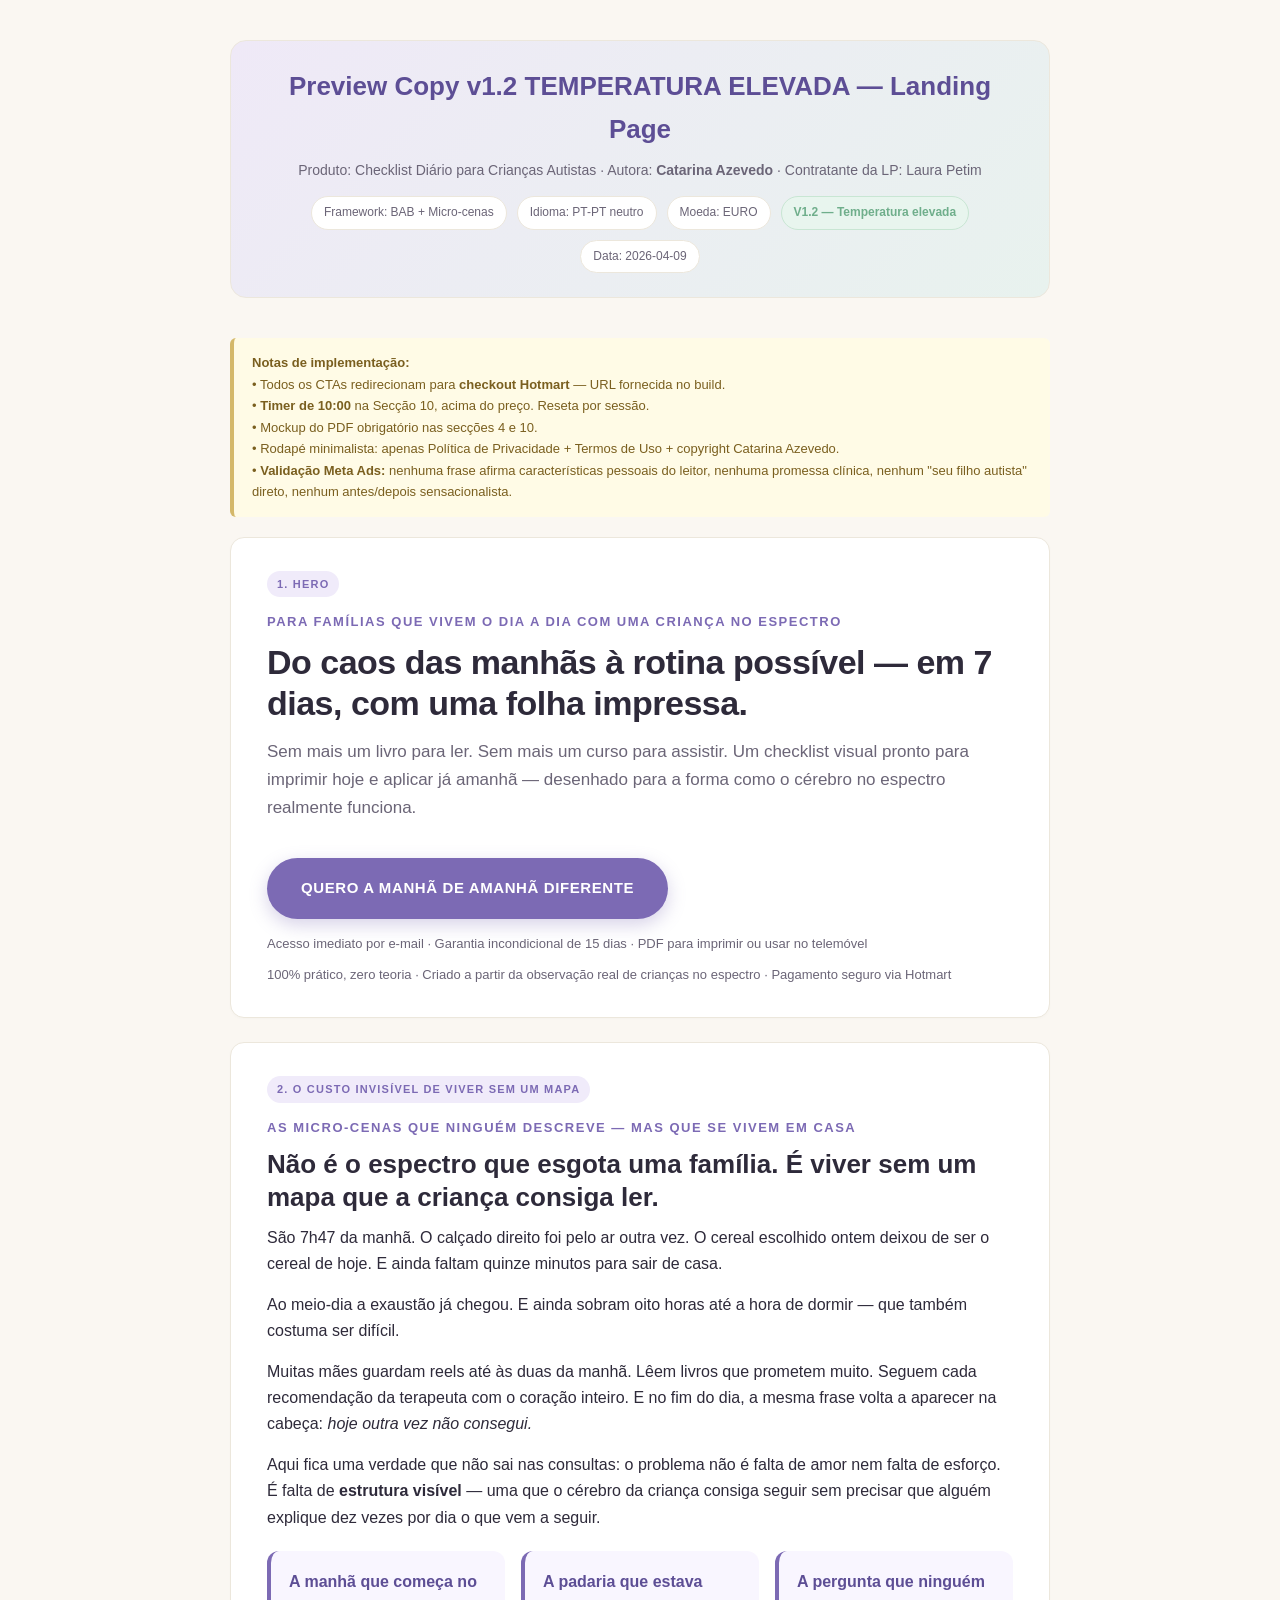
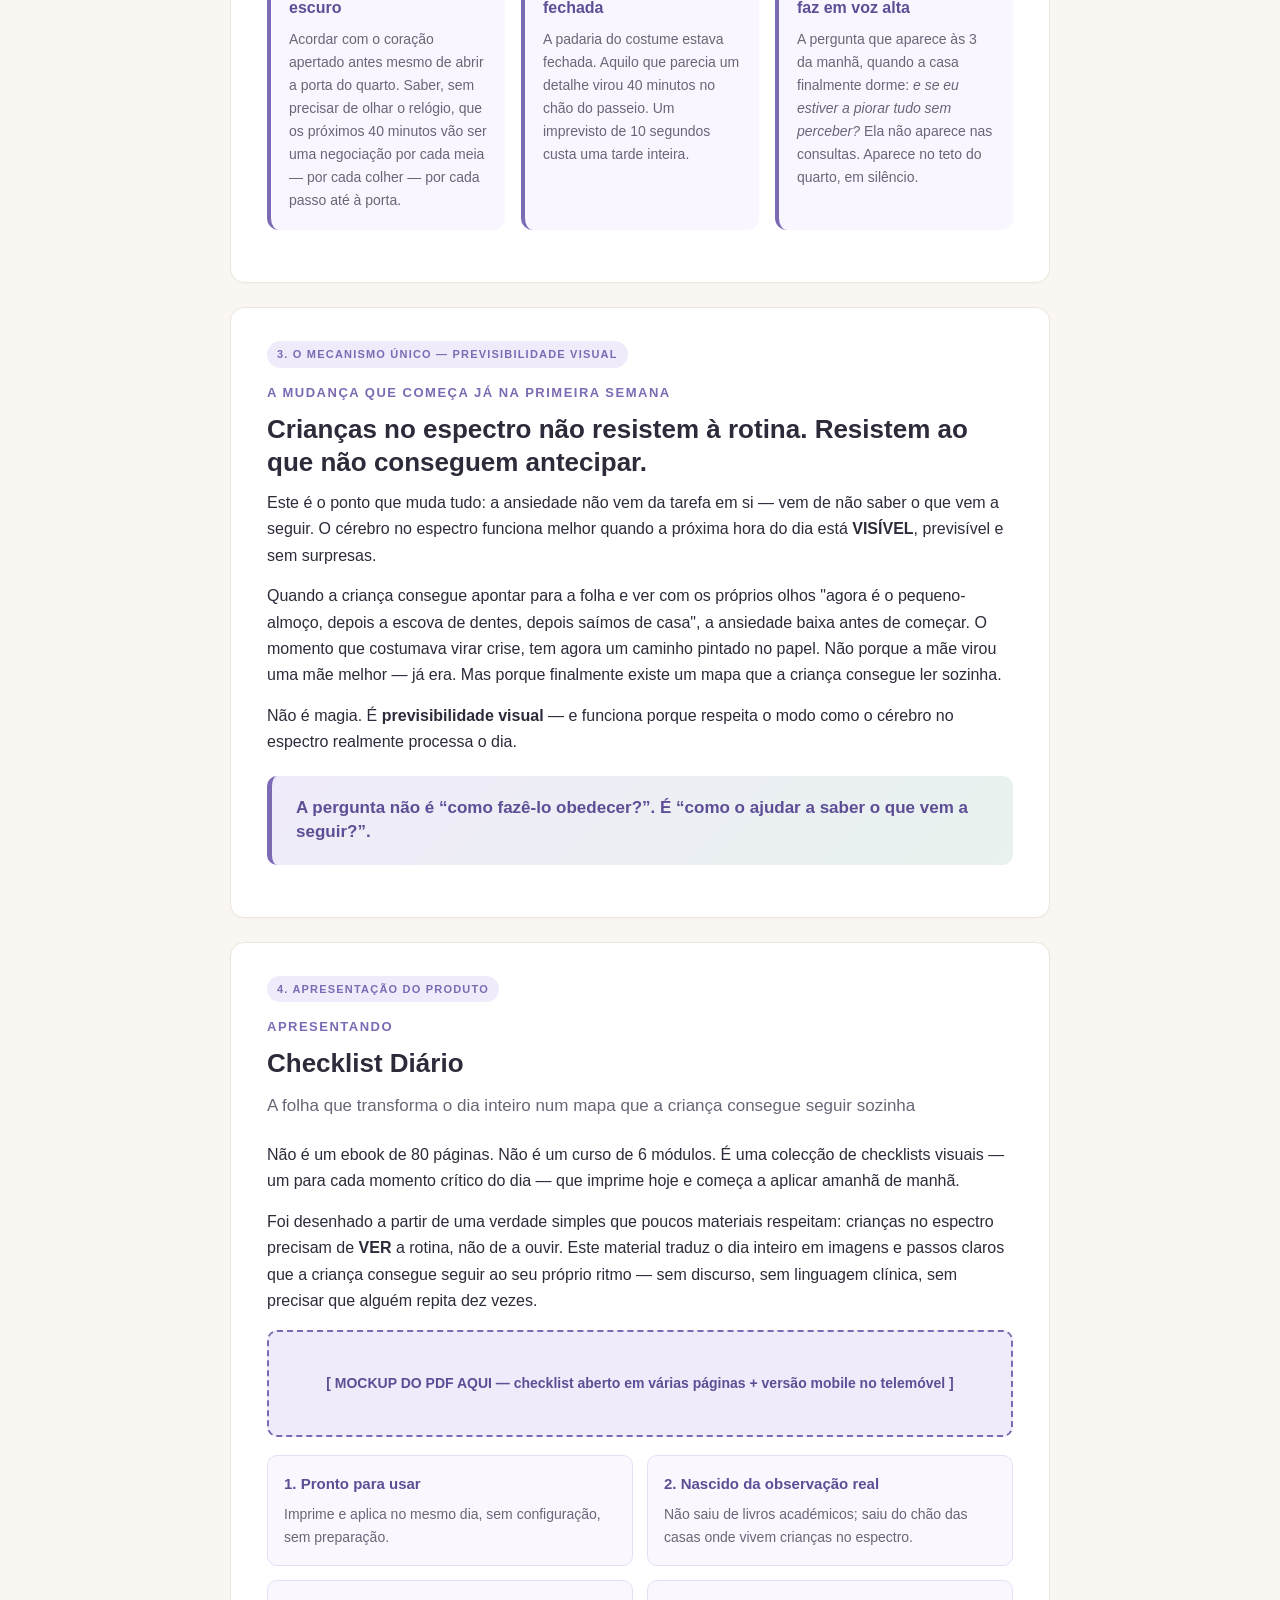
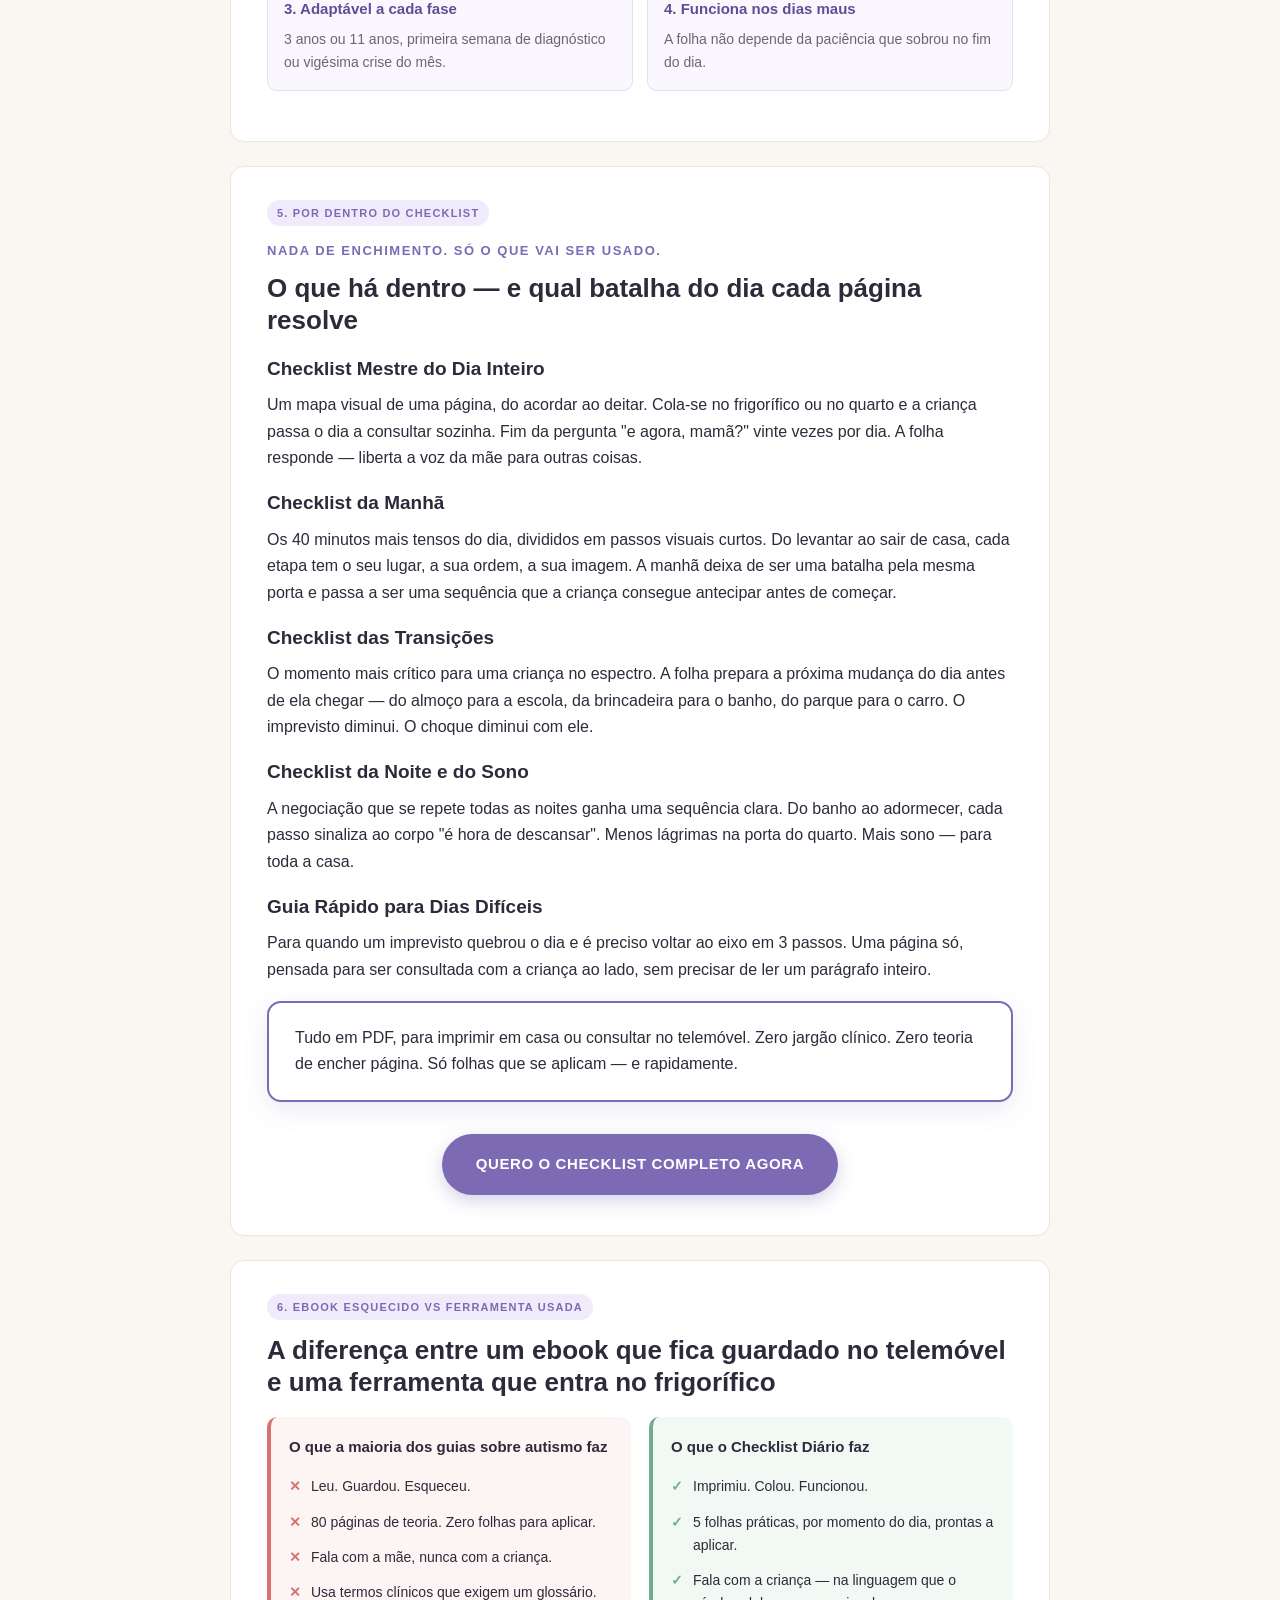
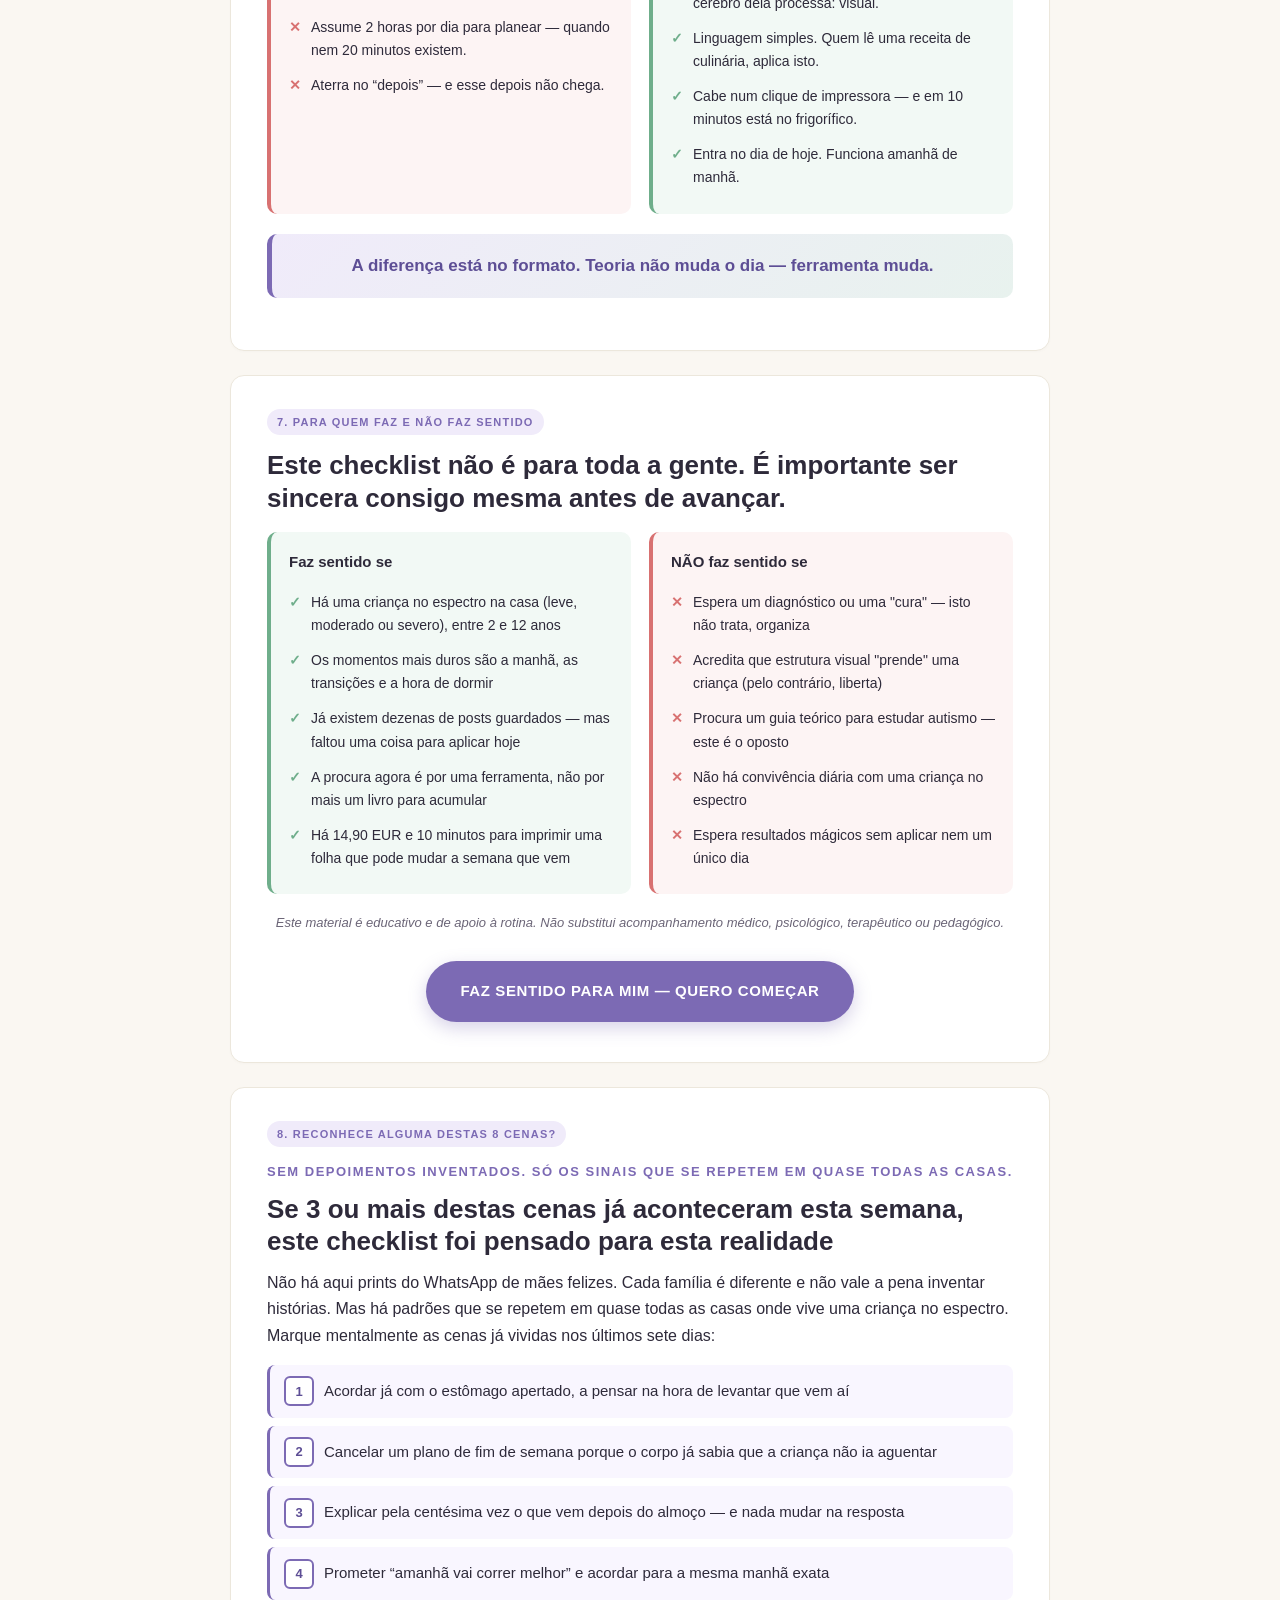
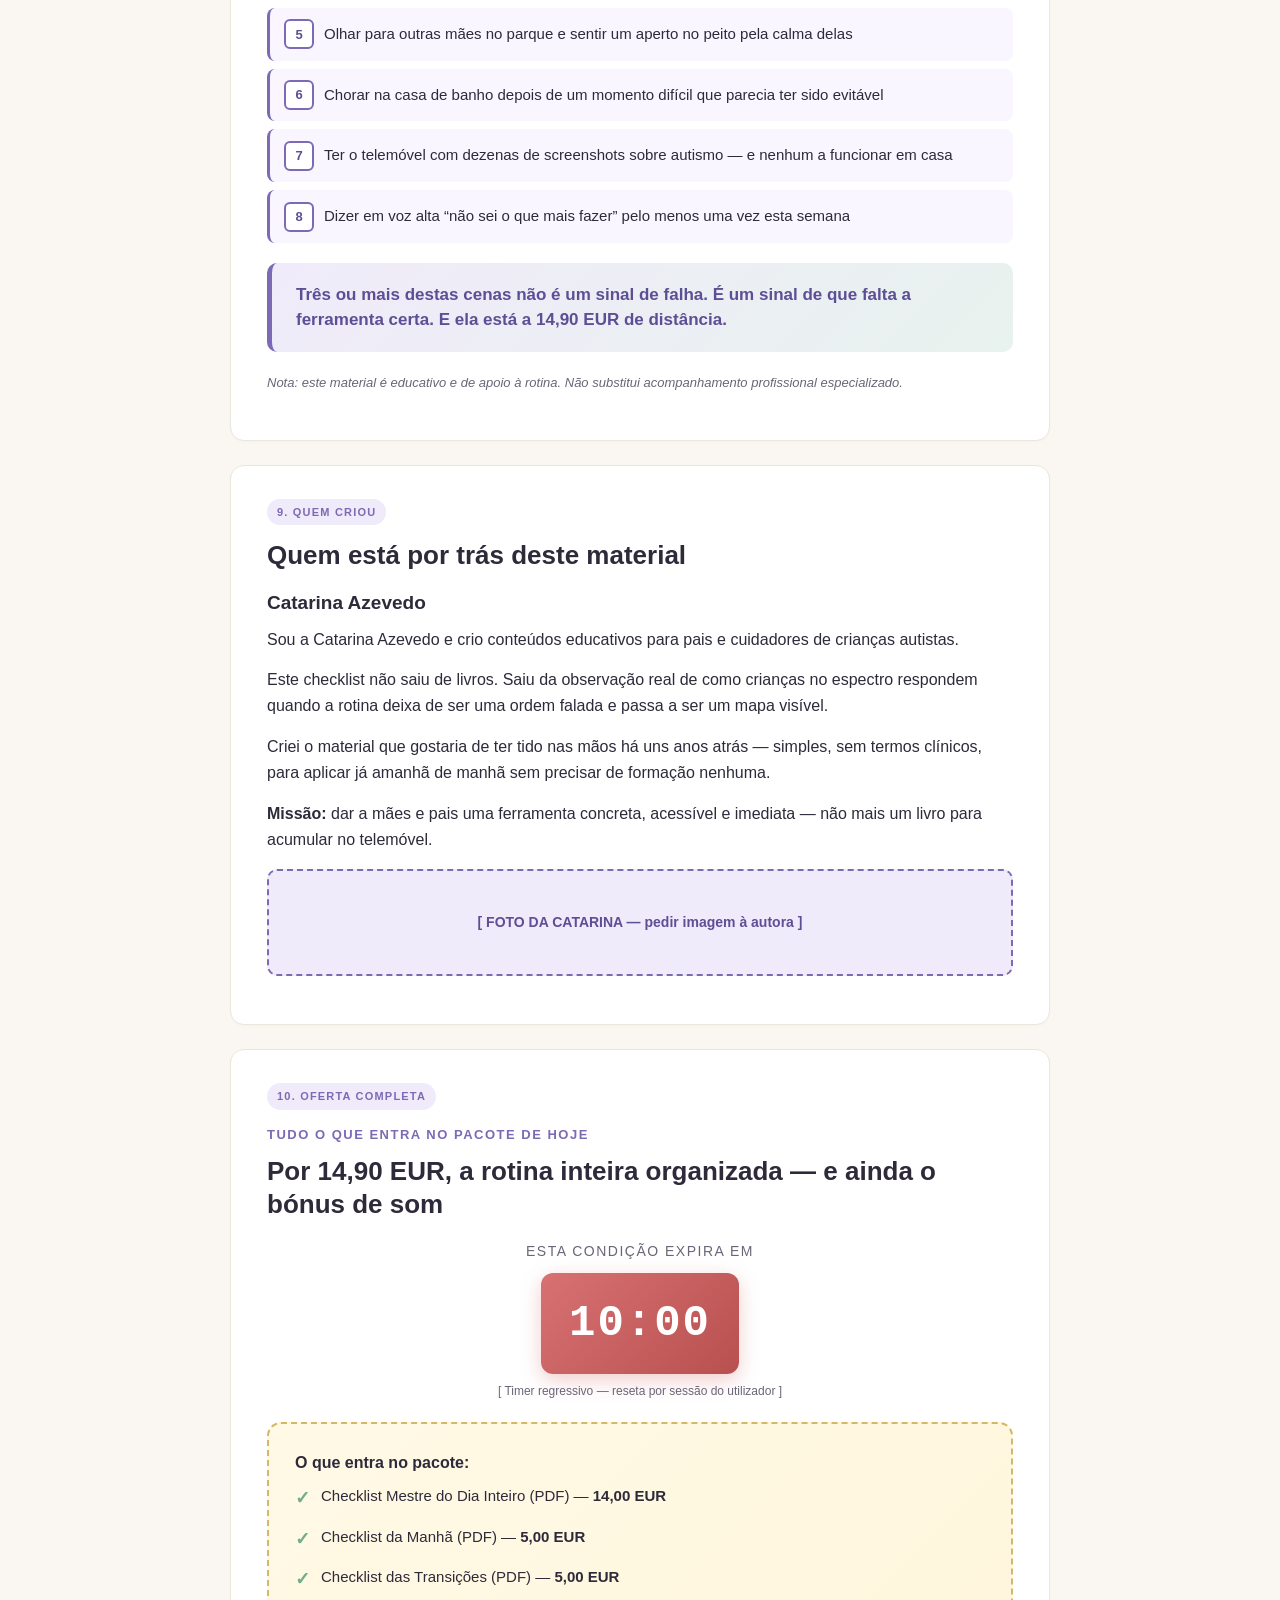
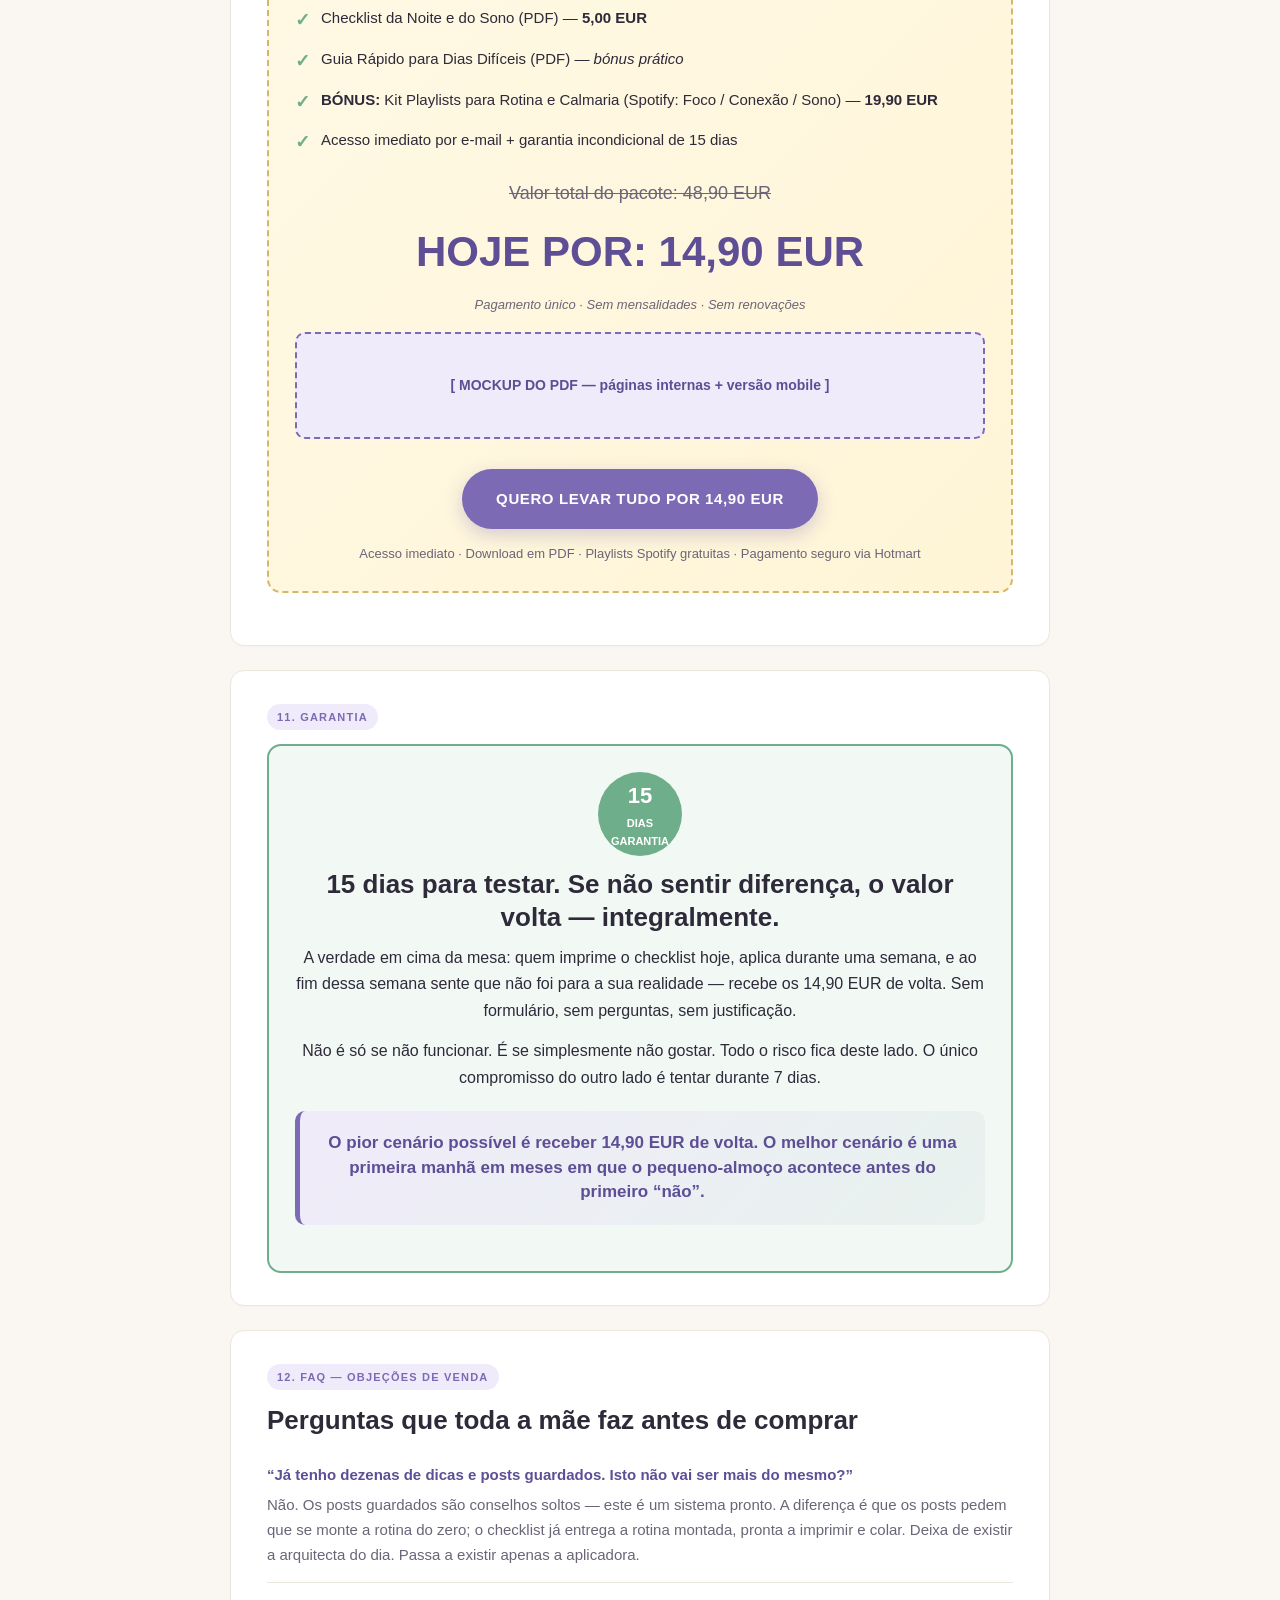
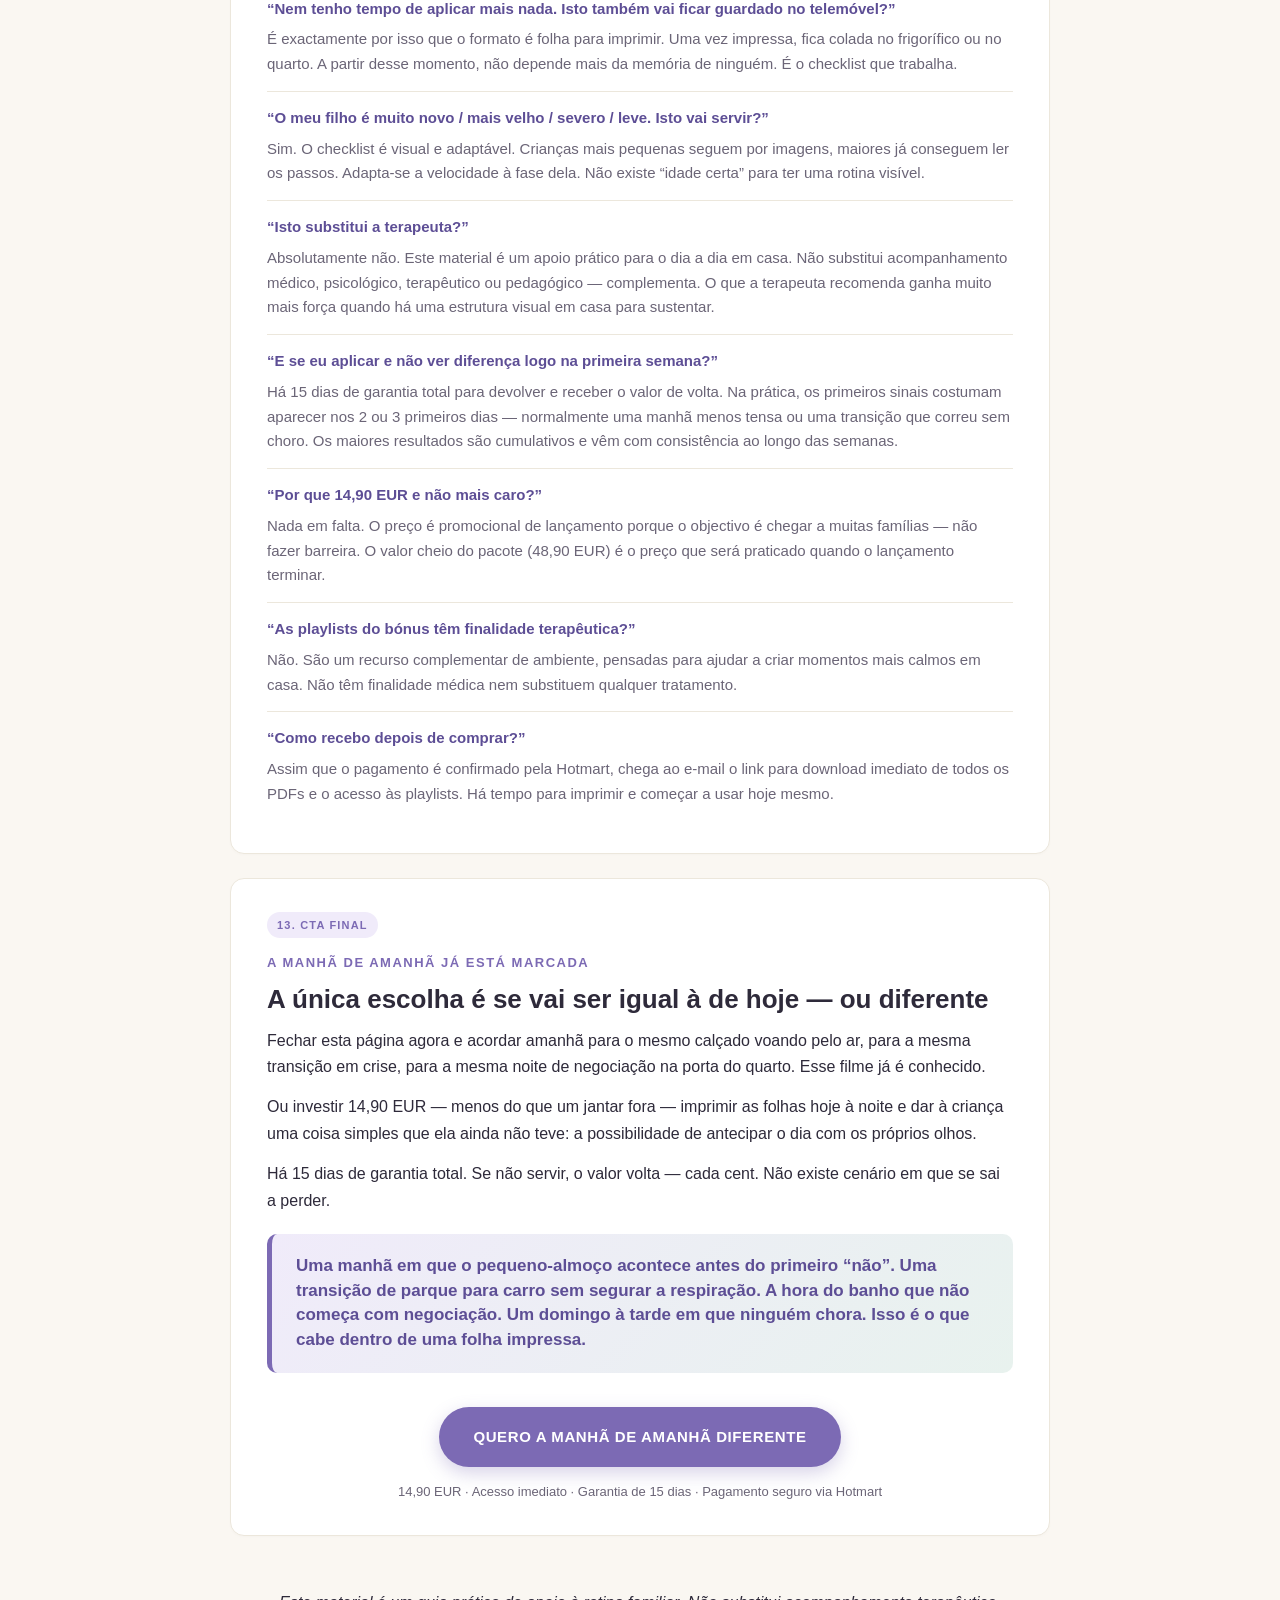
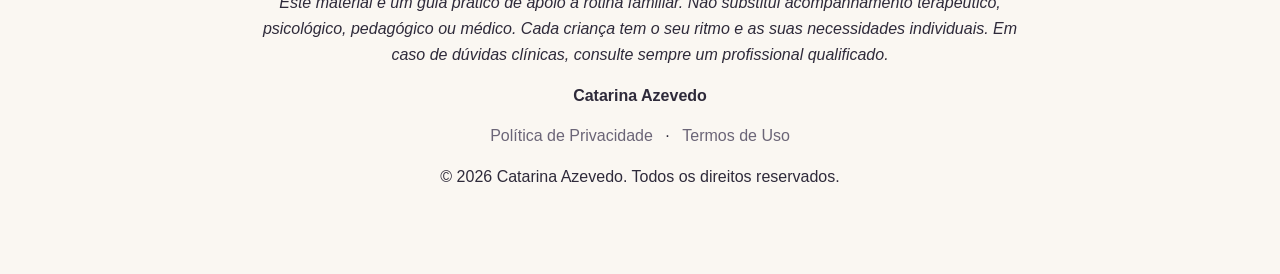
==== preview-copy-v1.html @ 0c99489f "feat: copy v1.2 - raise emotional temperature, Meta-safe" ====
<!DOCTYPE html>
<html lang="pt-PT">
<head>
<meta charset="UTF-8">
<meta name="viewport" content="width=device-width, initial-scale=1.0">
<title>Preview Copy v1.2 TEMPERATURA ELEVADA — Catarina Azevedo | Checklist Diário</title>
<style>
  :root {
    --bg: #faf7f2;
    --card: #ffffff;
    --primary: #7c6ab4;
    --primary-dark: #5d4e95;
    --accent: #a8d8c9;
    --text: #2e2a3a;
    --muted: #6b6577;
    --border: #ece7dc;
    --danger: #d87171;
    --success: #6fae8b;
    --gold: #d4b86a;
  }
  * { box-sizing: border-box; margin: 0; padding: 0; }
  body {
    font-family: -apple-system, "Segoe UI", "Inter", "Helvetica Neue", sans-serif;
    background: var(--bg);
    color: var(--text);
    line-height: 1.65;
    padding: 40px 20px;
  }
  .container { max-width: 820px; margin: 0 auto; }
  .doc-header {
    text-align: center;
    margin-bottom: 40px;
    padding: 24px;
    background: linear-gradient(135deg, #efe9f7 0%, #e8f2ee 100%);
    border-radius: 16px;
    border: 1px solid var(--border);
  }
  .doc-header h1 { font-size: 26px; color: var(--primary-dark); margin-bottom: 8px; }
  .doc-header p { color: var(--muted); font-size: 14px; }
  .doc-header .meta {
    display: flex; gap: 10px; justify-content: center;
    margin-top: 14px; flex-wrap: wrap; font-size: 12px;
  }
  .doc-header .meta span {
    background: white; padding: 6px 12px;
    border-radius: 20px; border: 1px solid var(--border); color: var(--muted);
  }
  .doc-header .meta .ok {
    background: #e8f5ee; color: var(--success);
    border-color: #c8e6d3; font-weight: 600;
  }
  .section {
    background: var(--card); border-radius: 14px;
    padding: 32px 36px; margin-bottom: 24px;
    border: 1px solid var(--border);
    box-shadow: 0 1px 3px rgba(0,0,0,0.02);
  }
  .section-label {
    display: inline-block; font-size: 11px; font-weight: 700;
    letter-spacing: 1.2px; color: var(--primary); text-transform: uppercase;
    background: #f0ebfa; padding: 4px 10px; border-radius: 20px; margin-bottom: 14px;
  }
  .pre-head {
    font-size: 13px; color: var(--primary);
    text-transform: uppercase; letter-spacing: 1.5px;
    font-weight: 600; margin-bottom: 10px;
  }
  .h1 {
    font-size: 34px; line-height: 1.2; font-weight: 800;
    color: var(--text); margin-bottom: 14px; letter-spacing: -0.5px;
  }
  .h2 {
    font-size: 26px; line-height: 1.25; font-weight: 700;
    color: var(--text); margin-bottom: 12px;
  }
  .h3 { font-size: 19px; font-weight: 700; color: var(--text); margin: 16px 0 8px; }
  .sub { font-size: 17px; color: var(--muted); margin-bottom: 22px; }
  p { margin-bottom: 14px; color: var(--text); font-size: 16px; }
  .cta {
    display: inline-block; background: var(--primary); color: white;
    font-weight: 700; text-transform: uppercase; letter-spacing: 0.6px;
    padding: 18px 34px; border-radius: 50px; text-decoration: none;
    font-size: 15px; box-shadow: 0 6px 18px rgba(124, 106, 180, 0.3);
    margin: 14px 0 8px;
  }
  .micro { font-size: 13px; color: var(--muted); margin-top: 6px; }
  .bullets { list-style: none; margin: 14px 0; }
  .bullets li {
    padding: 10px 0 10px 32px; position: relative;
    font-size: 16px; border-bottom: 1px dashed var(--border);
  }
  .bullets li:last-child { border-bottom: none; }
  .bullets li::before {
    content: "\2713"; position: absolute; left: 0; top: 10px;
    width: 22px; height: 22px; background: var(--accent);
    color: white; border-radius: 50%; display: flex;
    align-items: center; justify-content: center;
    font-size: 13px; font-weight: 700;
  }
  .cards-grid {
    display: grid; grid-template-columns: repeat(auto-fit, minmax(220px, 1fr));
    gap: 16px; margin: 20px 0;
  }
  .card {
    background: #f9f6ff; border-radius: 12px;
    padding: 18px; border-left: 4px solid var(--primary);
  }
  .card h4 { font-size: 16px; color: var(--primary-dark); margin-bottom: 6px; }
  .card p { font-size: 14px; margin: 0; color: var(--muted); }
  .two-col {
    display: grid; grid-template-columns: 1fr 1fr;
    gap: 18px; margin: 18px 0;
  }
  .col { padding: 18px; border-radius: 10px; }
  .col.yes { background: #f2f9f5; border-left: 4px solid var(--success); }
  .col.no  { background: #fdf4f4; border-left: 4px solid var(--danger); }
  .col h4 { font-size: 15px; margin-bottom: 10px; }
  .col ul { list-style: none; }
  .col ul li { padding: 6px 0 6px 22px; position: relative; font-size: 14px; }
  .col.yes ul li::before { content: "\2713"; color: var(--success); position: absolute; left: 0; font-weight: 700; }
  .col.no  ul li::before { content: "\2715"; color: var(--danger); position: absolute; left: 0; font-weight: 700; }
  .timer-wrap { text-align: center; margin: 20px 0 14px; }
  .timer-label {
    font-size: 14px; color: var(--muted);
    text-transform: uppercase; letter-spacing: 1.5px; margin-bottom: 10px;
  }
  .timer {
    display: inline-flex; gap: 10px; justify-content: center; align-items: center;
    font-family: "Courier New", monospace; font-size: 44px; font-weight: 800;
    color: white; background: linear-gradient(135deg, #d87171 0%, #b85050 100%);
    padding: 14px 28px; border-radius: 12px;
    box-shadow: 0 6px 20px rgba(216, 113, 113, 0.35); letter-spacing: 2px;
  }
  .timer-note { display: block; font-size: 12px; color: var(--muted); margin-top: 8px; font-family: -apple-system, sans-serif; letter-spacing: 0; }
  .offer-box {
    background: linear-gradient(135deg, #fff9e6 0%, #fff4d6 100%);
    border: 2px dashed var(--gold); border-radius: 14px;
    padding: 26px; margin: 20px 0;
  }
  .offer-box ul { list-style: none; }
  .offer-box ul li { padding: 8px 0 8px 26px; position: relative; font-size: 15px; }
  .offer-box ul li::before {
    content: "\2713"; position: absolute; left: 0;
    color: var(--success); font-weight: 700; font-size: 18px;
  }
  .price-old { text-decoration: line-through; color: var(--muted); font-size: 18px; }
  .price-new { font-size: 42px; font-weight: 800; color: var(--primary-dark); margin: 8px 0; }
  .guarantee-box {
    background: #f2f9f5; border: 2px solid var(--success);
    border-radius: 14px; padding: 26px; text-align: center;
  }
  .guarantee-box .seal {
    background: var(--success); color: white; border-radius: 50%;
    width: 84px; height: 84px; font-weight: 800; font-size: 11px;
    margin-bottom: 12px; display: inline-flex; align-items: center;
    justify-content: center; flex-direction: column; text-align: center;
  }
  .guarantee-box .seal strong { font-size: 22px; display: block; }
  .faq-item { padding: 14px 0; border-bottom: 1px solid var(--border); }
  .faq-item:last-child { border-bottom: none; }
  .faq-item .q { font-weight: 700; color: var(--primary-dark); margin-bottom: 6px; font-size: 15px; }
  .faq-item .a { font-size: 15px; color: var(--muted); }
  .signals-list { list-style: none; margin: 16px 0; counter-reset: sig; }
  .signals-list li {
    padding: 14px 16px 14px 54px; position: relative; font-size: 15px;
    background: #f9f6ff; border-radius: 8px; margin-bottom: 8px;
    border-left: 3px solid var(--primary); counter-increment: sig;
  }
  .signals-list li::before {
    content: counter(sig); position: absolute; left: 14px; top: 50%;
    transform: translateY(-50%); width: 26px; height: 26px;
    border: 2px solid var(--primary); border-radius: 6px;
    background: white; color: var(--primary-dark);
    font-weight: 800; font-size: 13px;
    display: flex; align-items: center; justify-content: center;
  }
  .mockup-placeholder {
    background: #f0ebfa; border: 2px dashed var(--primary);
    padding: 40px 20px; text-align: center; border-radius: 10px;
    color: var(--primary-dark); margin: 16px 0;
    font-weight: 600; font-size: 14px;
  }
  .impl-note {
    background: #fffbe6; border-left: 4px solid var(--gold);
    padding: 14px 18px; border-radius: 6px; margin: 20px 0;
    font-size: 13px; color: #7a5f1f;
  }
  .highlight-box {
    background: linear-gradient(135deg, #f0ebfa 0%, #e8f2ee 100%);
    border-left: 5px solid var(--primary); padding: 20px 24px;
    border-radius: 10px; margin: 20px 0; font-size: 17px;
    font-weight: 600; color: var(--primary-dark); line-height: 1.45;
  }
  .mechanism-box {
    background: #fff; border: 2px solid var(--primary);
    border-radius: 14px; padding: 22px 26px; margin: 18px 0;
    box-shadow: 0 8px 26px rgba(124,106,180,0.14);
  }
  .mechanism-box .tag {
    display: inline-block; background: var(--primary); color: white;
    font-size: 11px; font-weight: 700; letter-spacing: 1.2px;
    text-transform: uppercase; padding: 4px 10px; border-radius: 20px;
    margin-bottom: 10px;
  }
  .mechanism-box h3 { color: var(--primary-dark); font-size: 20px; margin-bottom: 8px; }
  .pillars {
    display: grid; grid-template-columns: repeat(auto-fit, minmax(260px, 1fr));
    gap: 14px; margin: 18px 0;
  }
  .pillar {
    background: #faf7ff; border-radius: 10px;
    padding: 16px; border: 1px solid #e6def5;
  }
  .pillar h4 { color: var(--primary-dark); font-size: 15px; margin-bottom: 6px; }
  .pillar p { font-size: 14px; color: var(--muted); margin: 0; }
  footer { text-align: center; padding: 30px; color: var(--muted); font-size: 13px; }
  footer a { color: var(--muted); text-decoration: none; margin: 0 8px; }
  @media (max-width: 640px) {
    body { padding: 20px 12px; }
    .section { padding: 22px 20px; }
    .h1 { font-size: 26px; }
    .h2 { font-size: 22px; }
    .two-col { grid-template-columns: 1fr; }
    .timer { font-size: 32px; padding: 12px 20px; }
    .price-new { font-size: 34px; }
  }
</style>
</head>
<body>

<div class="container">

  <div class="doc-header">
    <h1>Preview Copy v1.2 TEMPERATURA ELEVADA — Landing Page</h1>
    <p>Produto: Checklist Diário para Crianças Autistas &middot; Autora: <strong>Catarina Azevedo</strong> &middot; Contratante da LP: Laura Petim</p>
    <div class="meta">
      <span>Framework: BAB + Micro-cenas</span>
      <span>Idioma: PT-PT neutro</span>
      <span>Moeda: EURO</span>
      <span class="ok">V1.2 — Temperatura elevada</span>
      <span>Data: 2026-04-09</span>
    </div>
  </div>

  <div class="impl-note">
    <strong>Notas de implementação:</strong><br>
    &bull; Todos os CTAs redirecionam para <strong>checkout Hotmart</strong> — URL fornecida no build.<br>
    &bull; <strong>Timer de 10:00</strong> na Secção 10, acima do preço. Reseta por sessão.<br>
    &bull; Mockup do PDF obrigatório nas secções 4 e 10.<br>
    &bull; Rodapé minimalista: apenas Política de Privacidade + Termos de Uso + copyright Catarina Azevedo.<br>
    &bull; <strong>Validação Meta Ads:</strong> nenhuma frase afirma características pessoais do leitor, nenhuma promessa clínica, nenhum "seu filho autista" direto, nenhum antes/depois sensacionalista.
  </div>

  <!-- SECÇÃO 1 — HERO -->
  <div class="section">
    <span class="section-label">1. Hero</span>
    <div class="pre-head">Para famílias que vivem o dia a dia com uma criança no espectro</div>
    <h1 class="h1">Do caos das manhãs à rotina possível — em 7 dias, com uma folha impressa.</h1>
    <p class="sub">Sem mais um livro para ler. Sem mais um curso para assistir. Um checklist visual pronto para imprimir hoje e aplicar já amanhã — desenhado para a forma como o cérebro no espectro realmente funciona.</p>
    <a href="#oferta" class="cta">Quero a manhã de amanhã diferente</a>
    <div class="micro">Acesso imediato por e-mail &middot; Garantia incondicional de 15 dias &middot; PDF para imprimir ou usar no telemóvel</div>
    <div class="micro" style="margin-top:10px;">100% prático, zero teoria &middot; Criado a partir da observação real de crianças no espectro &middot; Pagamento seguro via Hotmart</div>
  </div>

  <!-- SECÇÃO 2 — BEFORE (custo invisível) -->
  <div class="section">
    <span class="section-label">2. O custo invisível de viver sem um mapa</span>
    <div class="pre-head">As micro-cenas que ninguém descreve — mas que se vivem em casa</div>
    <h2 class="h2">Não é o espectro que esgota uma família. É viver sem um mapa que a criança consiga ler.</h2>
    <p>São 7h47 da manhã. O calçado direito foi pelo ar outra vez. O cereal escolhido ontem deixou de ser o cereal de hoje. E ainda faltam quinze minutos para sair de casa.</p>
    <p>Ao meio-dia a exaustão já chegou. E ainda sobram oito horas até a hora de dormir — que também costuma ser difícil.</p>
    <p>Muitas mães guardam reels até às duas da manhã. Lêem livros que prometem muito. Seguem cada recomendação da terapeuta com o coração inteiro. E no fim do dia, a mesma frase volta a aparecer na cabeça: <em>hoje outra vez não consegui.</em></p>
    <p>Aqui fica uma verdade que não sai nas consultas: o problema não é falta de amor nem falta de esforço. É falta de <strong>estrutura visível</strong> — uma que o cérebro da criança consiga seguir sem precisar que alguém explique dez vezes por dia o que vem a seguir.</p>

    <div class="cards-grid">
      <div class="card">
        <h4>A manhã que começa no escuro</h4>
        <p>Acordar com o coração apertado antes mesmo de abrir a porta do quarto. Saber, sem precisar de olhar o relógio, que os próximos 40 minutos vão ser uma negociação por cada meia — por cada colher — por cada passo até à porta.</p>
      </div>
      <div class="card">
        <h4>A padaria que estava fechada</h4>
        <p>A padaria do costume estava fechada. Aquilo que parecia um detalhe virou 40 minutos no chão do passeio. Um imprevisto de 10 segundos custa uma tarde inteira.</p>
      </div>
      <div class="card">
        <h4>A pergunta que ninguém faz em voz alta</h4>
        <p>A pergunta que aparece às 3 da manhã, quando a casa finalmente dorme: <em>e se eu estiver a piorar tudo sem perceber?</em> Ela não aparece nas consultas. Aparece no teto do quarto, em silêncio.</p>
      </div>
    </div>
  </div>

  <!-- SECÇÃO 3 — EDUCAÇÃO DO MECANISMO -->
  <div class="section">
    <span class="section-label">3. O mecanismo único — previsibilidade visual</span>
    <div class="pre-head">A mudança que começa já na primeira semana</div>
    <h2 class="h2">Crianças no espectro não resistem à rotina. Resistem ao que não conseguem antecipar.</h2>
    <p>Este é o ponto que muda tudo: a ansiedade não vem da tarefa em si — vem de não saber o que vem a seguir. O cérebro no espectro funciona melhor quando a próxima hora do dia está <strong>VISÍVEL</strong>, previsível e sem surpresas.</p>
    <p>Quando a criança consegue apontar para a folha e ver com os próprios olhos "agora é o pequeno-almoço, depois a escova de dentes, depois saímos de casa", a ansiedade baixa antes de começar. O momento que costumava virar crise, tem agora um caminho pintado no papel. Não porque a mãe virou uma mãe melhor — já era. Mas porque finalmente existe um mapa que a criança consegue ler sozinha.</p>
    <p>Não é magia. É <strong>previsibilidade visual</strong> — e funciona porque respeita o modo como o cérebro no espectro realmente processa o dia.</p>

    <div class="highlight-box">
      A pergunta não é &ldquo;como fazê-lo obedecer?&rdquo;. É &ldquo;como o ajudar a saber o que vem a seguir?&rdquo;.
    </div>
  </div>

  <!-- SECÇÃO 4 — APRESENTAÇÃO DO PRODUTO -->
  <div class="section">
    <span class="section-label">4. Apresentação do produto</span>
    <div class="pre-head">Apresentando</div>
    <h2 class="h2">Checklist Diário</h2>
    <p class="sub">A folha que transforma o dia inteiro num mapa que a criança consegue seguir sozinha</p>
    <p>Não é um ebook de 80 páginas. Não é um curso de 6 módulos. É uma colecção de checklists visuais — um para cada momento crítico do dia — que imprime hoje e começa a aplicar amanhã de manhã.</p>
    <p>Foi desenhado a partir de uma verdade simples que poucos materiais respeitam: crianças no espectro precisam de <strong>VER</strong> a rotina, não de a ouvir. Este material traduz o dia inteiro em imagens e passos claros que a criança consegue seguir ao seu próprio ritmo — sem discurso, sem linguagem clínica, sem precisar que alguém repita dez vezes.</p>

    <div class="mockup-placeholder">[ MOCKUP DO PDF AQUI — checklist aberto em várias páginas + versão mobile no telemóvel ]</div>

    <div class="pillars">
      <div class="pillar"><h4>1. Pronto para usar</h4><p>Imprime e aplica no mesmo dia, sem configuração, sem preparação.</p></div>
      <div class="pillar"><h4>2. Nascido da observação real</h4><p>Não saiu de livros académicos; saiu do chão das casas onde vivem crianças no espectro.</p></div>
      <div class="pillar"><h4>3. Adaptável a cada fase</h4><p>3 anos ou 11 anos, primeira semana de diagnóstico ou vigésima crise do mês.</p></div>
      <div class="pillar"><h4>4. Funciona nos dias maus</h4><p>A folha não depende da paciência que sobrou no fim do dia.</p></div>
    </div>
  </div>

  <!-- SECÇÃO 5 — POR DENTRO DO CHECKLIST -->
  <div class="section">
    <span class="section-label">5. Por dentro do checklist</span>
    <div class="pre-head">Nada de enchimento. Só o que vai ser usado.</div>
    <h2 class="h2">O que há dentro — e qual batalha do dia cada página resolve</h2>

    <h3 class="h3">Checklist Mestre do Dia Inteiro</h3>
    <p>Um mapa visual de uma página, do acordar ao deitar. Cola-se no frigorífico ou no quarto e a criança passa o dia a consultar sozinha. Fim da pergunta "e agora, mamã?" vinte vezes por dia. A folha responde — liberta a voz da mãe para outras coisas.</p>

    <h3 class="h3">Checklist da Manhã</h3>
    <p>Os 40 minutos mais tensos do dia, divididos em passos visuais curtos. Do levantar ao sair de casa, cada etapa tem o seu lugar, a sua ordem, a sua imagem. A manhã deixa de ser uma batalha pela mesma porta e passa a ser uma sequência que a criança consegue antecipar antes de começar.</p>

    <h3 class="h3">Checklist das Transições</h3>
    <p>O momento mais crítico para uma criança no espectro. A folha prepara a próxima mudança do dia antes de ela chegar — do almoço para a escola, da brincadeira para o banho, do parque para o carro. O imprevisto diminui. O choque diminui com ele.</p>

    <h3 class="h3">Checklist da Noite e do Sono</h3>
    <p>A negociação que se repete todas as noites ganha uma sequência clara. Do banho ao adormecer, cada passo sinaliza ao corpo "é hora de descansar". Menos lágrimas na porta do quarto. Mais sono — para toda a casa.</p>

    <h3 class="h3">Guia Rápido para Dias Difíceis</h3>
    <p>Para quando um imprevisto quebrou o dia e é preciso voltar ao eixo em 3 passos. Uma página só, pensada para ser consultada com a criança ao lado, sem precisar de ler um parágrafo inteiro.</p>

    <div class="mechanism-box">
      Tudo em PDF, para imprimir em casa ou consultar no telemóvel. Zero jargão clínico. Zero teoria de encher página. Só folhas que se aplicam — e rapidamente.
    </div>

    <div style="text-align:center;margin-top:16px;">
      <a href="#oferta" class="cta">Quero o checklist completo agora</a>
    </div>
  </div>

  <!-- SECÇÃO 6 — COMPARATIVO -->
  <div class="section">
    <span class="section-label">6. Ebook esquecido vs Ferramenta usada</span>
    <h2 class="h2">A diferença entre um ebook que fica guardado no telemóvel e uma ferramenta que entra no frigorífico</h2>
    <div class="two-col">
      <div class="col no">
        <h4>O que a maioria dos guias sobre autismo faz</h4>
        <ul>
          <li>Leu. Guardou. Esqueceu.</li>
          <li>80 páginas de teoria. Zero folhas para aplicar.</li>
          <li>Fala com a mãe, nunca com a criança.</li>
          <li>Usa termos clínicos que exigem um glossário.</li>
          <li>Assume 2 horas por dia para planear — quando nem 20 minutos existem.</li>
          <li>Aterra no &ldquo;depois&rdquo; — e esse depois não chega.</li>
        </ul>
      </div>
      <div class="col yes">
        <h4>O que o Checklist Diário faz</h4>
        <ul>
          <li>Imprimiu. Colou. Funcionou.</li>
          <li>5 folhas práticas, por momento do dia, prontas a aplicar.</li>
          <li>Fala com a criança — na linguagem que o cérebro dela processa: visual.</li>
          <li>Linguagem simples. Quem lê uma receita de culinária, aplica isto.</li>
          <li>Cabe num clique de impressora — e em 10 minutos está no frigorífico.</li>
          <li>Entra no dia de hoje. Funciona amanhã de manhã.</li>
        </ul>
      </div>
    </div>
    <div class="highlight-box" style="text-align:center;">
      A diferença está no formato. Teoria não muda o dia — ferramenta muda.
    </div>
  </div>

  <!-- SECÇÃO 7 — PARA QUEM FAZ / NÃO FAZ SENTIDO -->
  <div class="section">
    <span class="section-label">7. Para quem faz e não faz sentido</span>
    <h2 class="h2">Este checklist não é para toda a gente. É importante ser sincera consigo mesma antes de avançar.</h2>
    <div class="two-col">
      <div class="col yes">
        <h4>Faz sentido se</h4>
        <ul>
          <li>Há uma criança no espectro na casa (leve, moderado ou severo), entre 2 e 12 anos</li>
          <li>Os momentos mais duros são a manhã, as transições e a hora de dormir</li>
          <li>Já existem dezenas de posts guardados — mas faltou uma coisa para aplicar hoje</li>
          <li>A procura agora é por uma ferramenta, não por mais um livro para acumular</li>
          <li>Há 14,90 EUR e 10 minutos para imprimir uma folha que pode mudar a semana que vem</li>
        </ul>
      </div>
      <div class="col no">
        <h4>NÃO faz sentido se</h4>
        <ul>
          <li>Espera um diagnóstico ou uma "cura" — isto não trata, organiza</li>
          <li>Acredita que estrutura visual "prende" uma criança (pelo contrário, liberta)</li>
          <li>Procura um guia teórico para estudar autismo — este é o oposto</li>
          <li>Não há convivência diária com uma criança no espectro</li>
          <li>Espera resultados mágicos sem aplicar nem um único dia</li>
        </ul>
      </div>
    </div>
    <p class="micro" style="text-align:center;margin-top:16px;"><em>Este material é educativo e de apoio à rotina. Não substitui acompanhamento médico, psicológico, terapêutico ou pedagógico.</em></p>
    <div style="text-align:center;margin-top:10px;">
      <a href="#oferta" class="cta">Faz sentido para mim — quero começar</a>
    </div>
  </div>

  <!-- SECÇÃO 8 — RECONHECE ESTAS 8 CENAS? -->
  <div class="section">
    <span class="section-label">8. Reconhece alguma destas 8 cenas?</span>
    <div class="pre-head">Sem depoimentos inventados. Só os sinais que se repetem em quase todas as casas.</div>
    <h2 class="h2">Se 3 ou mais destas cenas já aconteceram esta semana, este checklist foi pensado para esta realidade</h2>
    <p>Não há aqui prints do WhatsApp de mães felizes. Cada família é diferente e não vale a pena inventar histórias. Mas há padrões que se repetem em quase todas as casas onde vive uma criança no espectro. Marque mentalmente as cenas já vividas nos últimos sete dias:</p>

    <ol class="signals-list">
      <li>Acordar já com o estômago apertado, a pensar na hora de levantar que vem aí</li>
      <li>Cancelar um plano de fim de semana porque o corpo já sabia que a criança não ia aguentar</li>
      <li>Explicar pela centésima vez o que vem depois do almoço — e nada mudar na resposta</li>
      <li>Prometer &ldquo;amanhã vai correr melhor&rdquo; e acordar para a mesma manhã exata</li>
      <li>Olhar para outras mães no parque e sentir um aperto no peito pela calma delas</li>
      <li>Chorar na casa de banho depois de um momento difícil que parecia ter sido evitável</li>
      <li>Ter o telemóvel com dezenas de screenshots sobre autismo — e nenhum a funcionar em casa</li>
      <li>Dizer em voz alta &ldquo;não sei o que mais fazer&rdquo; pelo menos uma vez esta semana</li>
    </ol>

    <div class="highlight-box">
      Três ou mais destas cenas não é um sinal de falha. É um sinal de que falta a ferramenta certa. E ela está a 14,90 EUR de distância.
    </div>
    <p class="micro"><em>Nota: este material é educativo e de apoio à rotina. Não substitui acompanhamento profissional especializado.</em></p>
  </div>

  <!-- SECÇÃO 9 — AUTORA -->
  <div class="section">
    <span class="section-label">9. Quem criou</span>
    <h2 class="h2">Quem está por trás deste material</h2>
    <h3 class="h3">Catarina Azevedo</h3>
    <p>Sou a Catarina Azevedo e crio conteúdos educativos para pais e cuidadores de crianças autistas.</p>
    <p>Este checklist não saiu de livros. Saiu da observação real de como crianças no espectro respondem quando a rotina deixa de ser uma ordem falada e passa a ser um mapa visível.</p>
    <p>Criei o material que gostaria de ter tido nas mãos há uns anos atrás — simples, sem termos clínicos, para aplicar já amanhã de manhã sem precisar de formação nenhuma.</p>
    <p><strong>Missão:</strong> dar a mães e pais uma ferramenta concreta, acessível e imediata — não mais um livro para acumular no telemóvel.</p>
    <div class="mockup-placeholder">[ FOTO DA CATARINA — pedir imagem à autora ]</div>
  </div>

  <!-- SECÇÃO 10 — OFERTA -->
  <div class="section" id="oferta">
    <span class="section-label">10. Oferta completa</span>
    <div class="pre-head">Tudo o que entra no pacote de hoje</div>
    <h2 class="h2">Por 14,90 EUR, a rotina inteira organizada — e ainda o bónus de som</h2>

    <div class="timer-wrap">
      <div class="timer-label">Esta condição expira em</div>
      <div class="timer">10:00</div>
      <span class="timer-note">[ Timer regressivo — reseta por sessão do utilizador ]</span>
    </div>

    <div class="offer-box">
      <strong>O que entra no pacote:</strong>
      <ul>
        <li>Checklist Mestre do Dia Inteiro (PDF) — <strong>14,00 EUR</strong></li>
        <li>Checklist da Manhã (PDF) — <strong>5,00 EUR</strong></li>
        <li>Checklist das Transições (PDF) — <strong>5,00 EUR</strong></li>
        <li>Checklist da Noite e do Sono (PDF) — <strong>5,00 EUR</strong></li>
        <li>Guia Rápido para Dias Difíceis (PDF) — <em>bónus prático</em></li>
        <li><strong>BÓNUS:</strong> Kit Playlists para Rotina e Calmaria (Spotify: Foco / Conexão / Sono) — <strong>19,90 EUR</strong></li>
        <li>Acesso imediato por e-mail + garantia incondicional de 15 dias</li>
      </ul>
      <div style="text-align:center;margin-top:18px;">
        <span class="price-old">Valor total do pacote: 48,90 EUR</span>
        <div class="price-new">HOJE POR: 14,90 EUR</div>
        <p class="micro"><em>Pagamento único &middot; Sem mensalidades &middot; Sem renovações</em></p>
      </div>

      <div class="mockup-placeholder">[ MOCKUP DO PDF — páginas internas + versão mobile ]</div>

      <div style="text-align:center;">
        <a href="#" class="cta">Quero levar tudo por 14,90 EUR</a>
        <div class="micro">Acesso imediato &middot; Download em PDF &middot; Playlists Spotify gratuitas &middot; Pagamento seguro via Hotmart</div>
      </div>
    </div>
  </div>

  <!-- SECÇÃO 11 — GARANTIA -->
  <div class="section">
    <span class="section-label">11. Garantia</span>
    <div class="guarantee-box">
      <div class="seal"><strong>15</strong>DIAS<br>GARANTIA</div>
      <h2 class="h2">15 dias para testar. Se não sentir diferença, o valor volta — integralmente.</h2>
      <p>A verdade em cima da mesa: quem imprime o checklist hoje, aplica durante uma semana, e ao fim dessa semana sente que não foi para a sua realidade — recebe os 14,90 EUR de volta. Sem formulário, sem perguntas, sem justificação.</p>
      <p>Não é só se não funcionar. É se simplesmente não gostar. Todo o risco fica deste lado. O único compromisso do outro lado é tentar durante 7 dias.</p>
      <div class="highlight-box">
        O pior cenário possível é receber 14,90 EUR de volta. O melhor cenário é uma primeira manhã em meses em que o pequeno-almoço acontece antes do primeiro &ldquo;não&rdquo;.
      </div>
    </div>
  </div>

  <!-- SECÇÃO 12 — FAQ -->
  <div class="section">
    <span class="section-label">12. FAQ — objeções de venda</span>
    <h2 class="h2">Perguntas que toda a mãe faz antes de comprar</h2>

    <div class="faq-item">
      <div class="q">&ldquo;Já tenho dezenas de dicas e posts guardados. Isto não vai ser mais do mesmo?&rdquo;</div>
      <div class="a">Não. Os posts guardados são conselhos soltos — este é um sistema pronto. A diferença é que os posts pedem que se monte a rotina do zero; o checklist já entrega a rotina montada, pronta a imprimir e colar. Deixa de existir a arquitecta do dia. Passa a existir apenas a aplicadora.</div>
    </div>

    <div class="faq-item">
      <div class="q">&ldquo;Nem tenho tempo de aplicar mais nada. Isto também vai ficar guardado no telemóvel?&rdquo;</div>
      <div class="a">É exactamente por isso que o formato é folha para imprimir. Uma vez impressa, fica colada no frigorífico ou no quarto. A partir desse momento, não depende mais da memória de ninguém. É o checklist que trabalha.</div>
    </div>

    <div class="faq-item">
      <div class="q">&ldquo;O meu filho é muito novo / mais velho / severo / leve. Isto vai servir?&rdquo;</div>
      <div class="a">Sim. O checklist é visual e adaptável. Crianças mais pequenas seguem por imagens, maiores já conseguem ler os passos. Adapta-se a velocidade à fase dela. Não existe &ldquo;idade certa&rdquo; para ter uma rotina visível.</div>
    </div>

    <div class="faq-item">
      <div class="q">&ldquo;Isto substitui a terapeuta?&rdquo;</div>
      <div class="a">Absolutamente não. Este material é um apoio prático para o dia a dia em casa. Não substitui acompanhamento médico, psicológico, terapêutico ou pedagógico — complementa. O que a terapeuta recomenda ganha muito mais força quando há uma estrutura visual em casa para sustentar.</div>
    </div>

    <div class="faq-item">
      <div class="q">&ldquo;E se eu aplicar e não ver diferença logo na primeira semana?&rdquo;</div>
      <div class="a">Há 15 dias de garantia total para devolver e receber o valor de volta. Na prática, os primeiros sinais costumam aparecer nos 2 ou 3 primeiros dias — normalmente uma manhã menos tensa ou uma transição que correu sem choro. Os maiores resultados são cumulativos e vêm com consistência ao longo das semanas.</div>
    </div>

    <div class="faq-item">
      <div class="q">&ldquo;Por que 14,90 EUR e não mais caro?&rdquo;</div>
      <div class="a">Nada em falta. O preço é promocional de lançamento porque o objectivo é chegar a muitas famílias — não fazer barreira. O valor cheio do pacote (48,90 EUR) é o preço que será praticado quando o lançamento terminar.</div>
    </div>

    <div class="faq-item">
      <div class="q">&ldquo;As playlists do bónus têm finalidade terapêutica?&rdquo;</div>
      <div class="a">Não. São um recurso complementar de ambiente, pensadas para ajudar a criar momentos mais calmos em casa. Não têm finalidade médica nem substituem qualquer tratamento.</div>
    </div>

    <div class="faq-item">
      <div class="q">&ldquo;Como recebo depois de comprar?&rdquo;</div>
      <div class="a">Assim que o pagamento é confirmado pela Hotmart, chega ao e-mail o link para download imediato de todos os PDFs e o acesso às playlists. Há tempo para imprimir e começar a usar hoje mesmo.</div>
    </div>
  </div>

  <!-- SECÇÃO 13 — CTA FINAL -->
  <div class="section">
    <span class="section-label">13. CTA final</span>
    <div class="pre-head">A manhã de amanhã já está marcada</div>
    <h2 class="h2">A única escolha é se vai ser igual à de hoje — ou diferente</h2>
    <p>Fechar esta página agora e acordar amanhã para o mesmo calçado voando pelo ar, para a mesma transição em crise, para a mesma noite de negociação na porta do quarto. Esse filme já é conhecido.</p>
    <p>Ou investir 14,90 EUR — menos do que um jantar fora — imprimir as folhas hoje à noite e dar à criança uma coisa simples que ela ainda não teve: a possibilidade de antecipar o dia com os próprios olhos.</p>
    <p>Há 15 dias de garantia total. Se não servir, o valor volta — cada cent. Não existe cenário em que se sai a perder.</p>

    <div class="highlight-box">
      Uma manhã em que o pequeno-almoço acontece antes do primeiro &ldquo;não&rdquo;. Uma transição de parque para carro sem segurar a respiração. A hora do banho que não começa com negociação. Um domingo à tarde em que ninguém chora. Isso é o que cabe dentro de uma folha impressa.
    </div>

    <div style="text-align:center;margin-top:16px;">
      <a href="#" class="cta">Quero a manhã de amanhã diferente</a>
      <div class="micro">14,90 EUR &middot; Acesso imediato &middot; Garantia de 15 dias &middot; Pagamento seguro via Hotmart</div>
    </div>
  </div>

  <footer>
    <p><em>Este material é um guia prático de apoio à rotina familiar. Não substitui acompanhamento terapêutico, psicológico, pedagógico ou médico. Cada criança tem o seu ritmo e as suas necessidades individuais. Em caso de dúvidas clínicas, consulte sempre um profissional qualificado.</em></p>
    <p style="margin-top:14px;"><strong>Catarina Azevedo</strong></p>
    <p><a href="#">Política de Privacidade</a> &middot; <a href="#">Termos de Uso</a></p>
    <p style="margin-top:8px;">&copy; 2026 Catarina Azevedo. Todos os direitos reservados.</p>
  </footer>

</div>
</body>
</html>
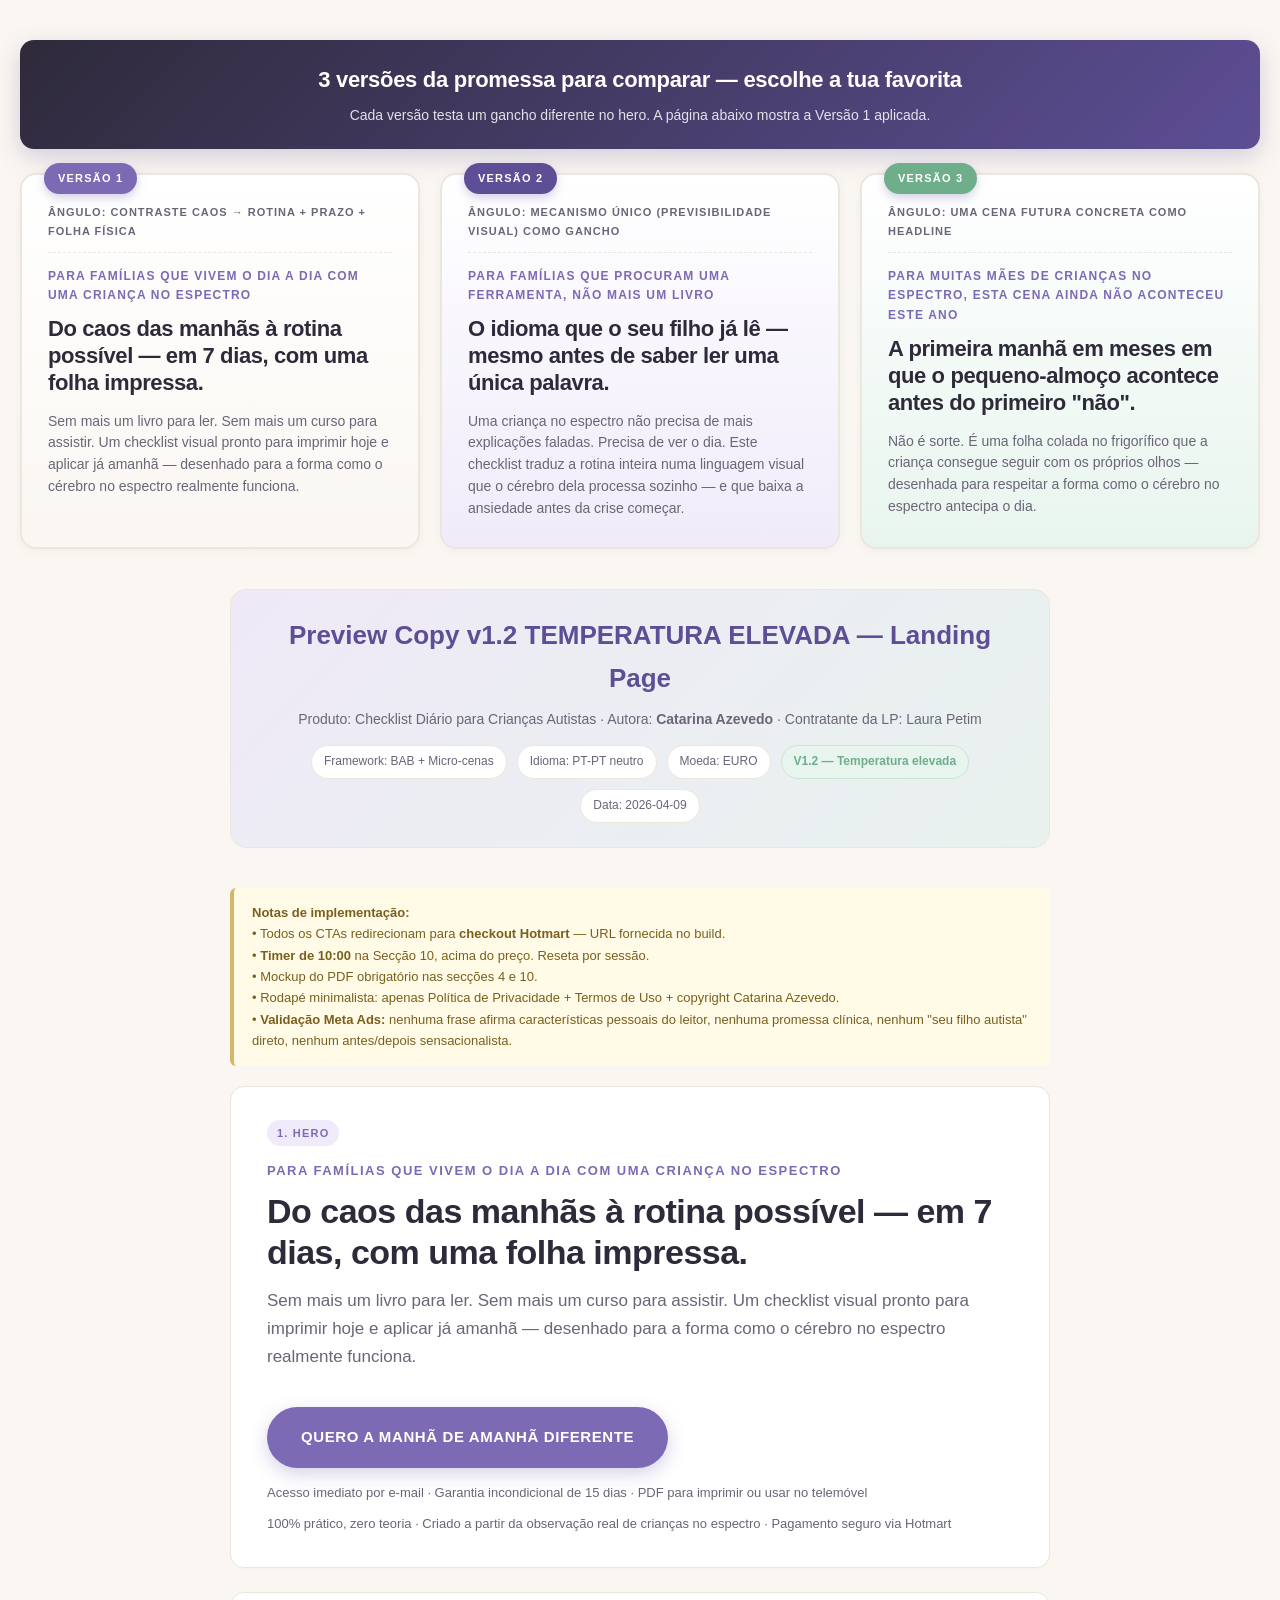
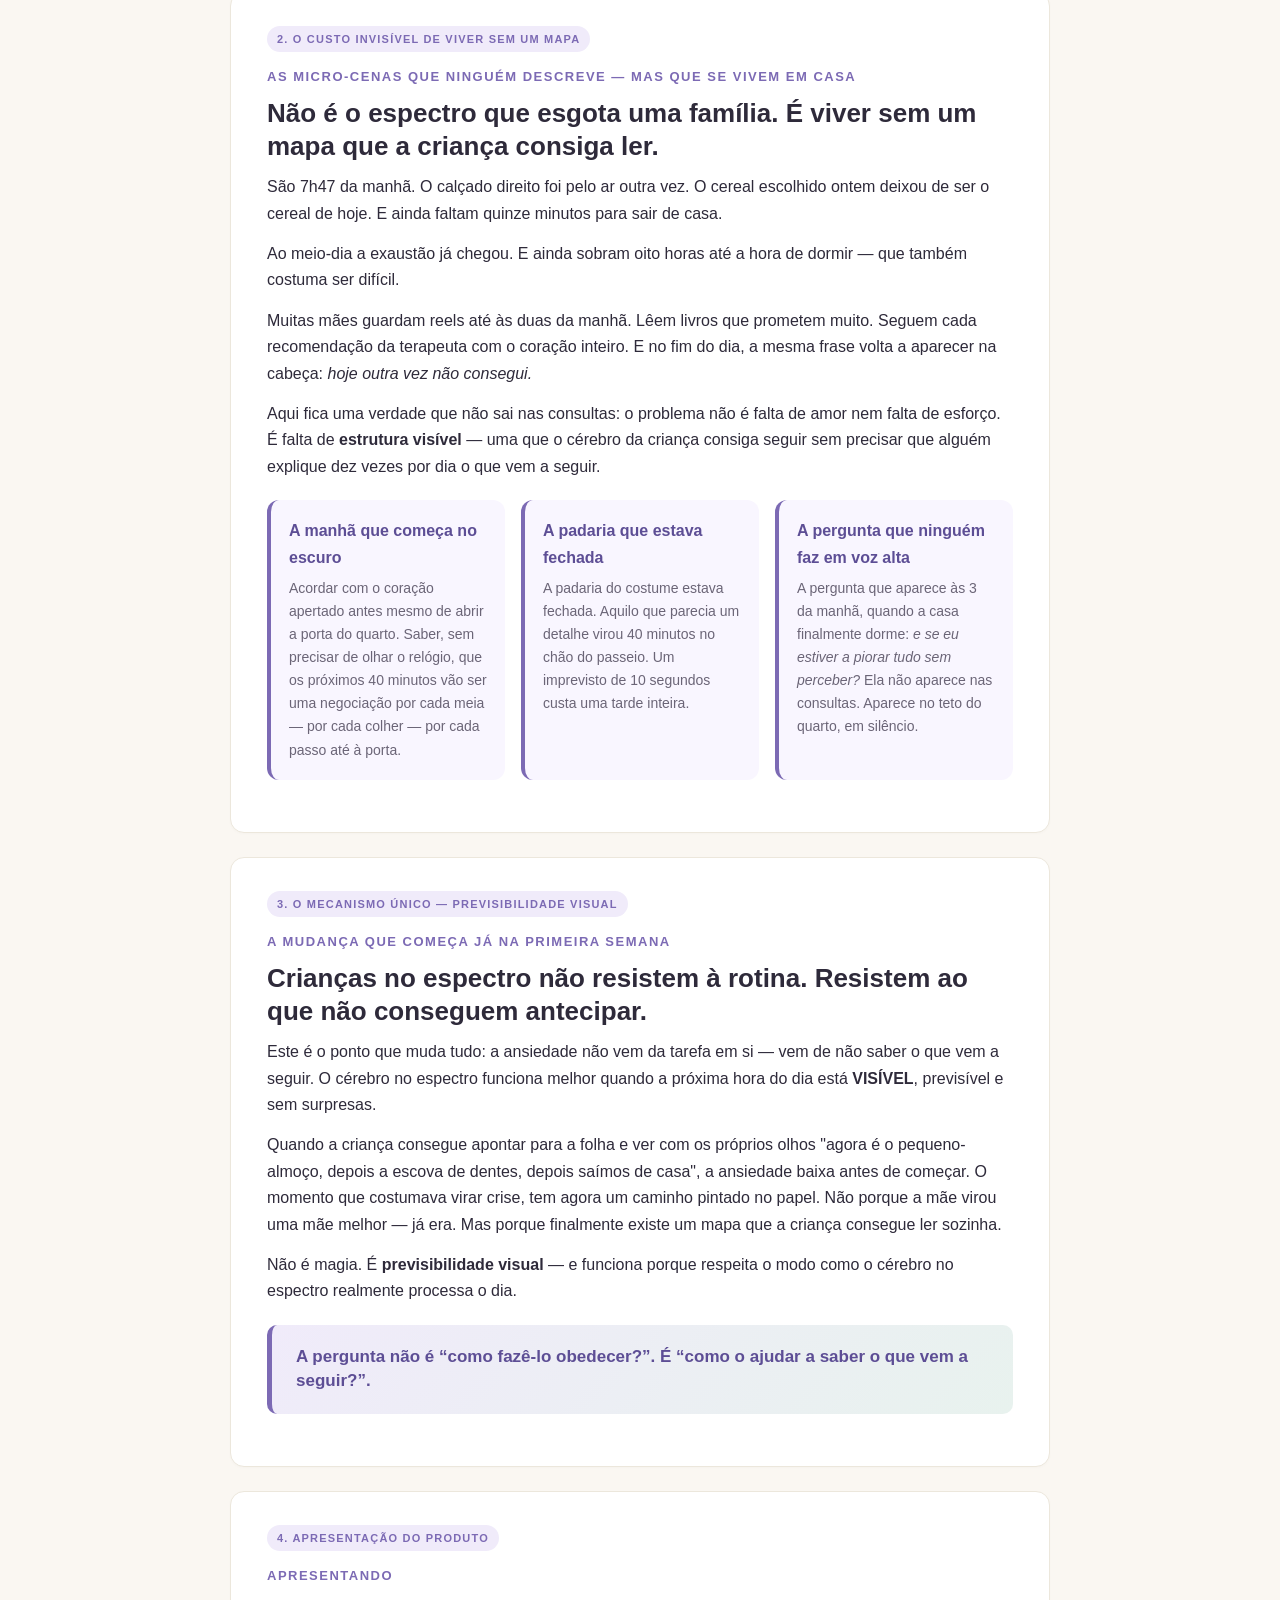
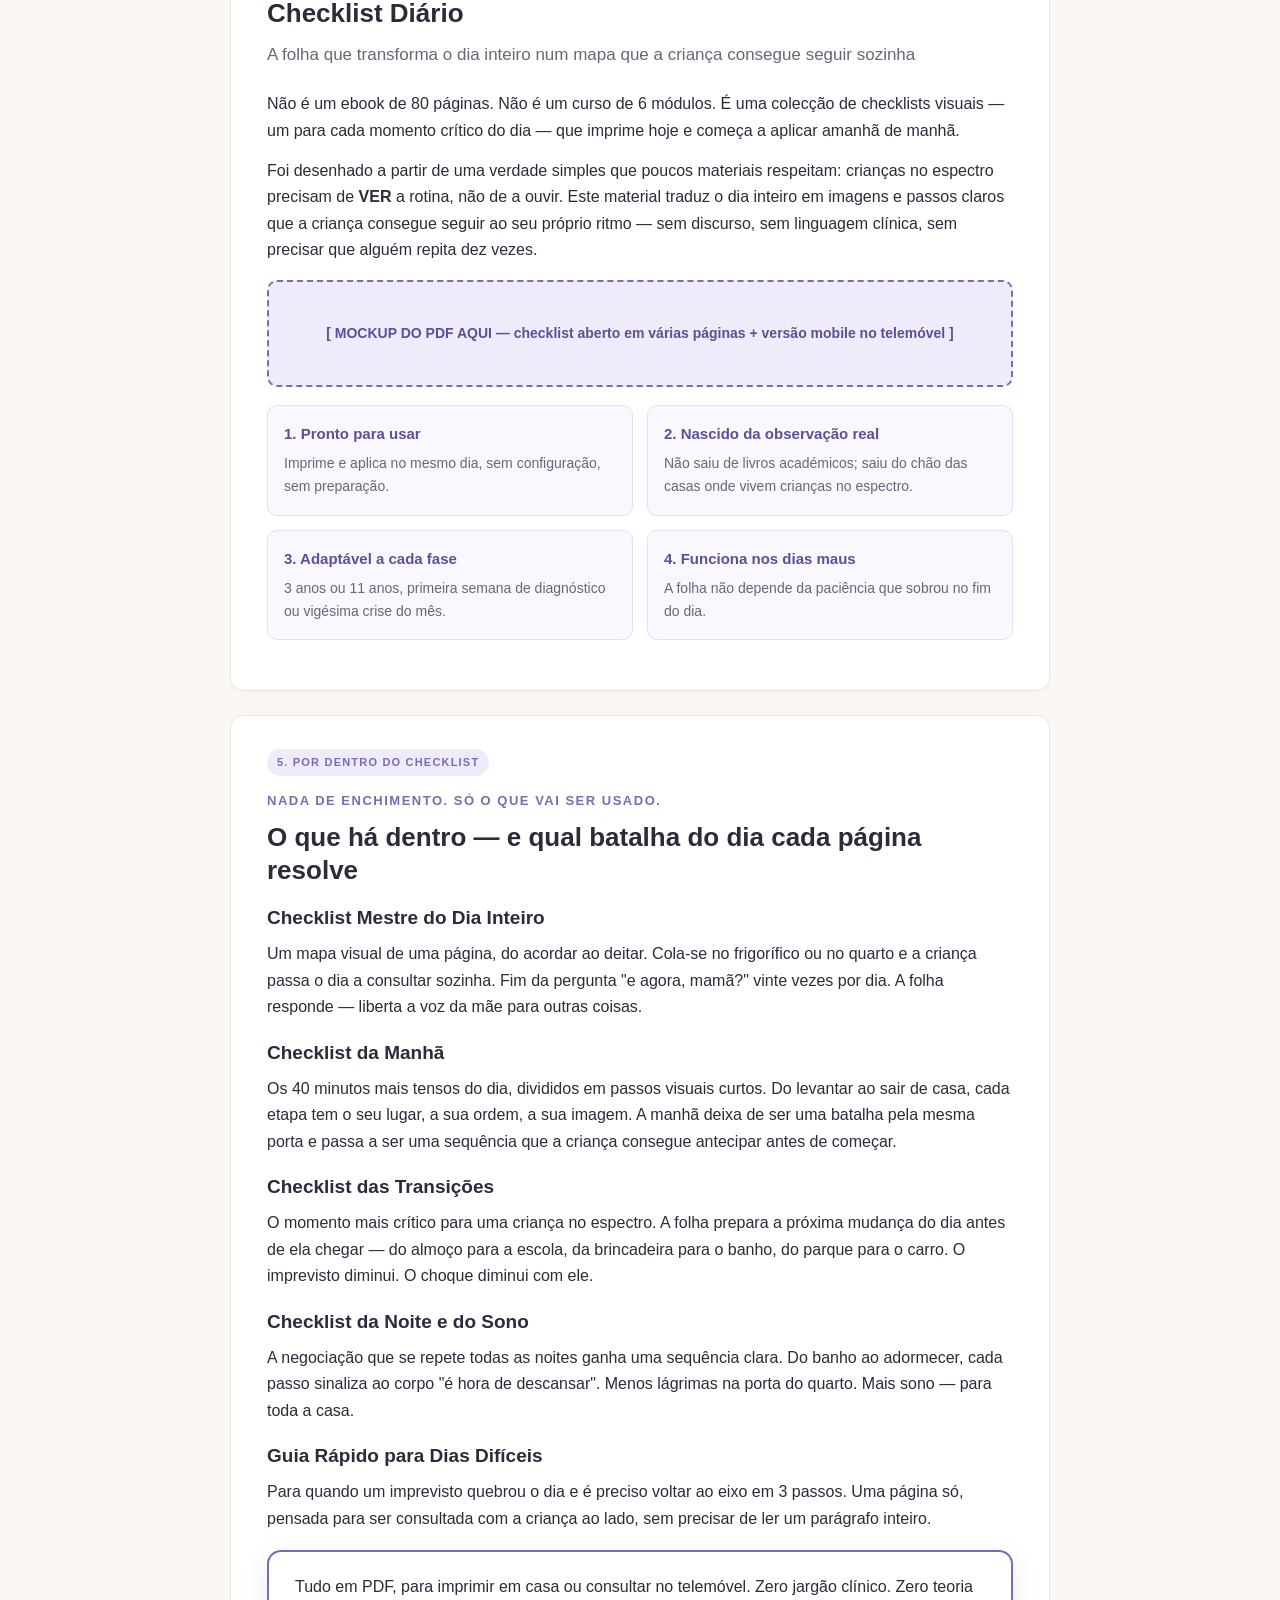
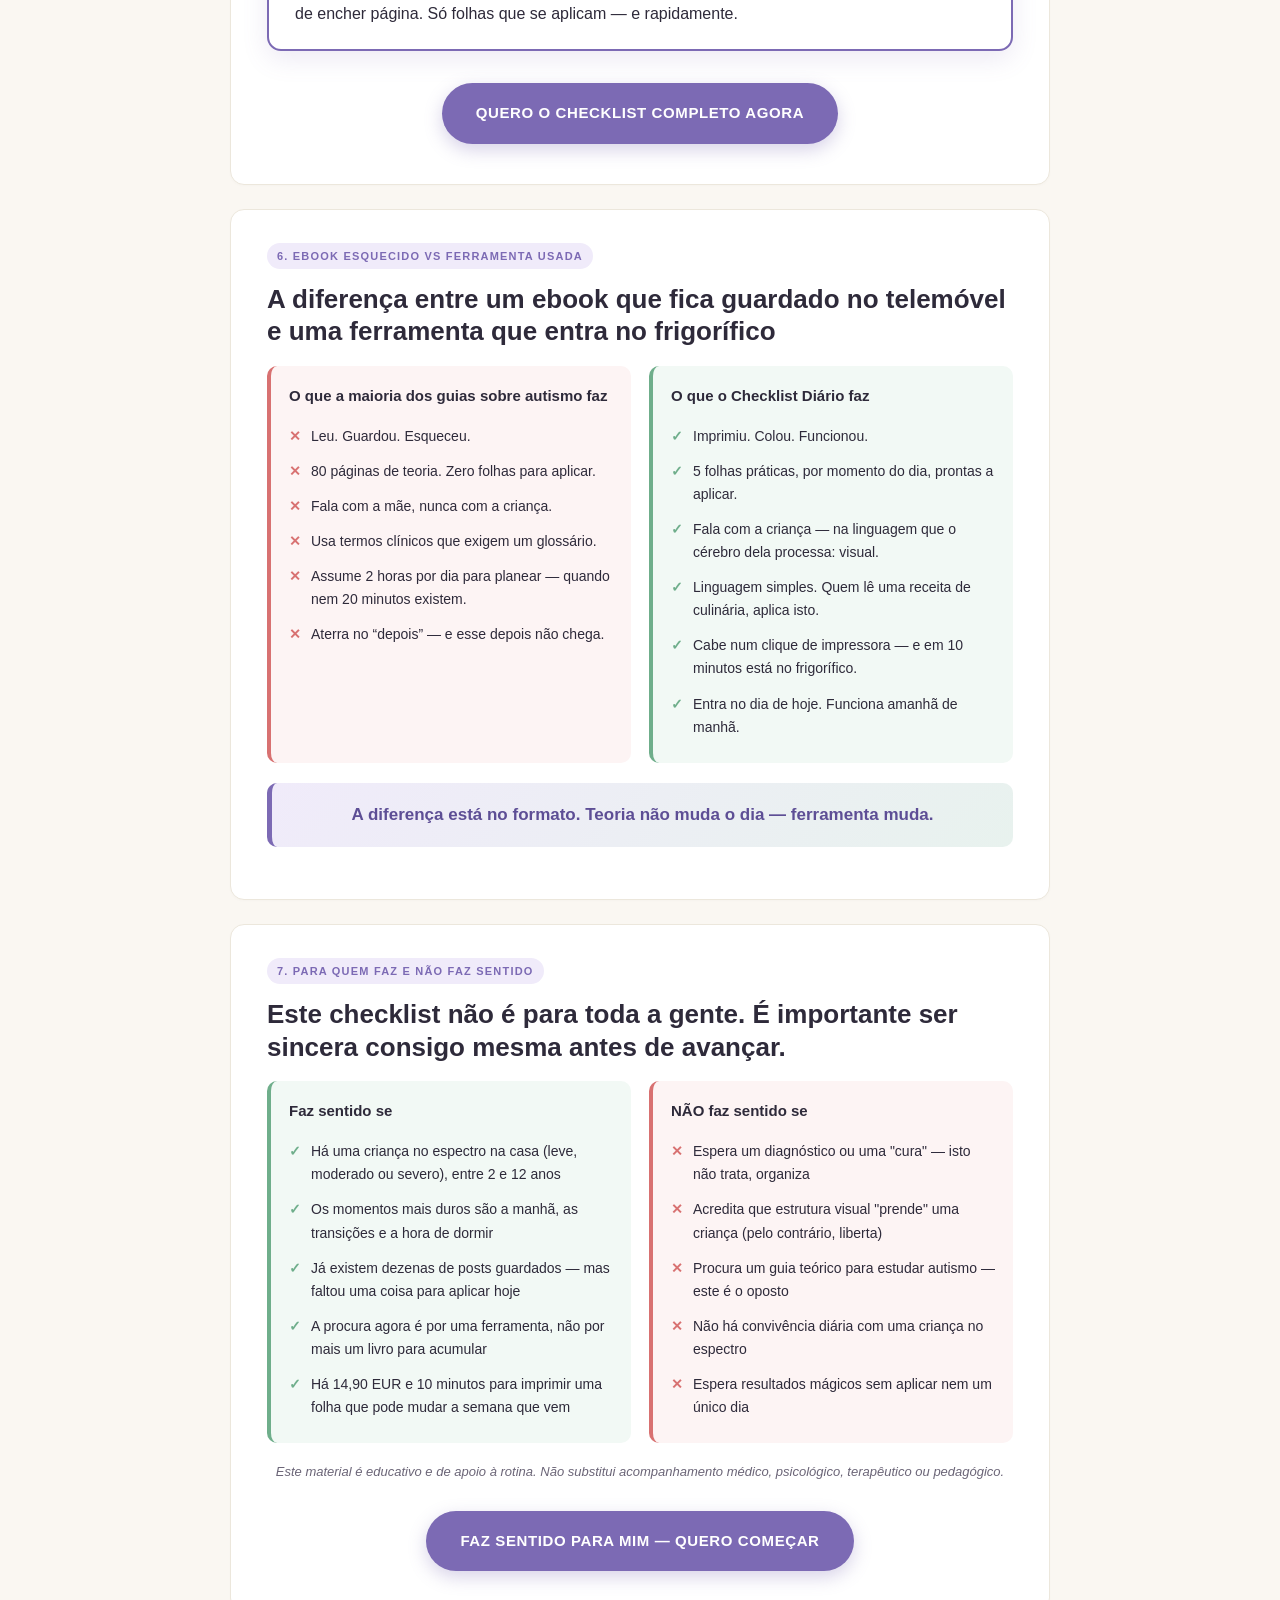
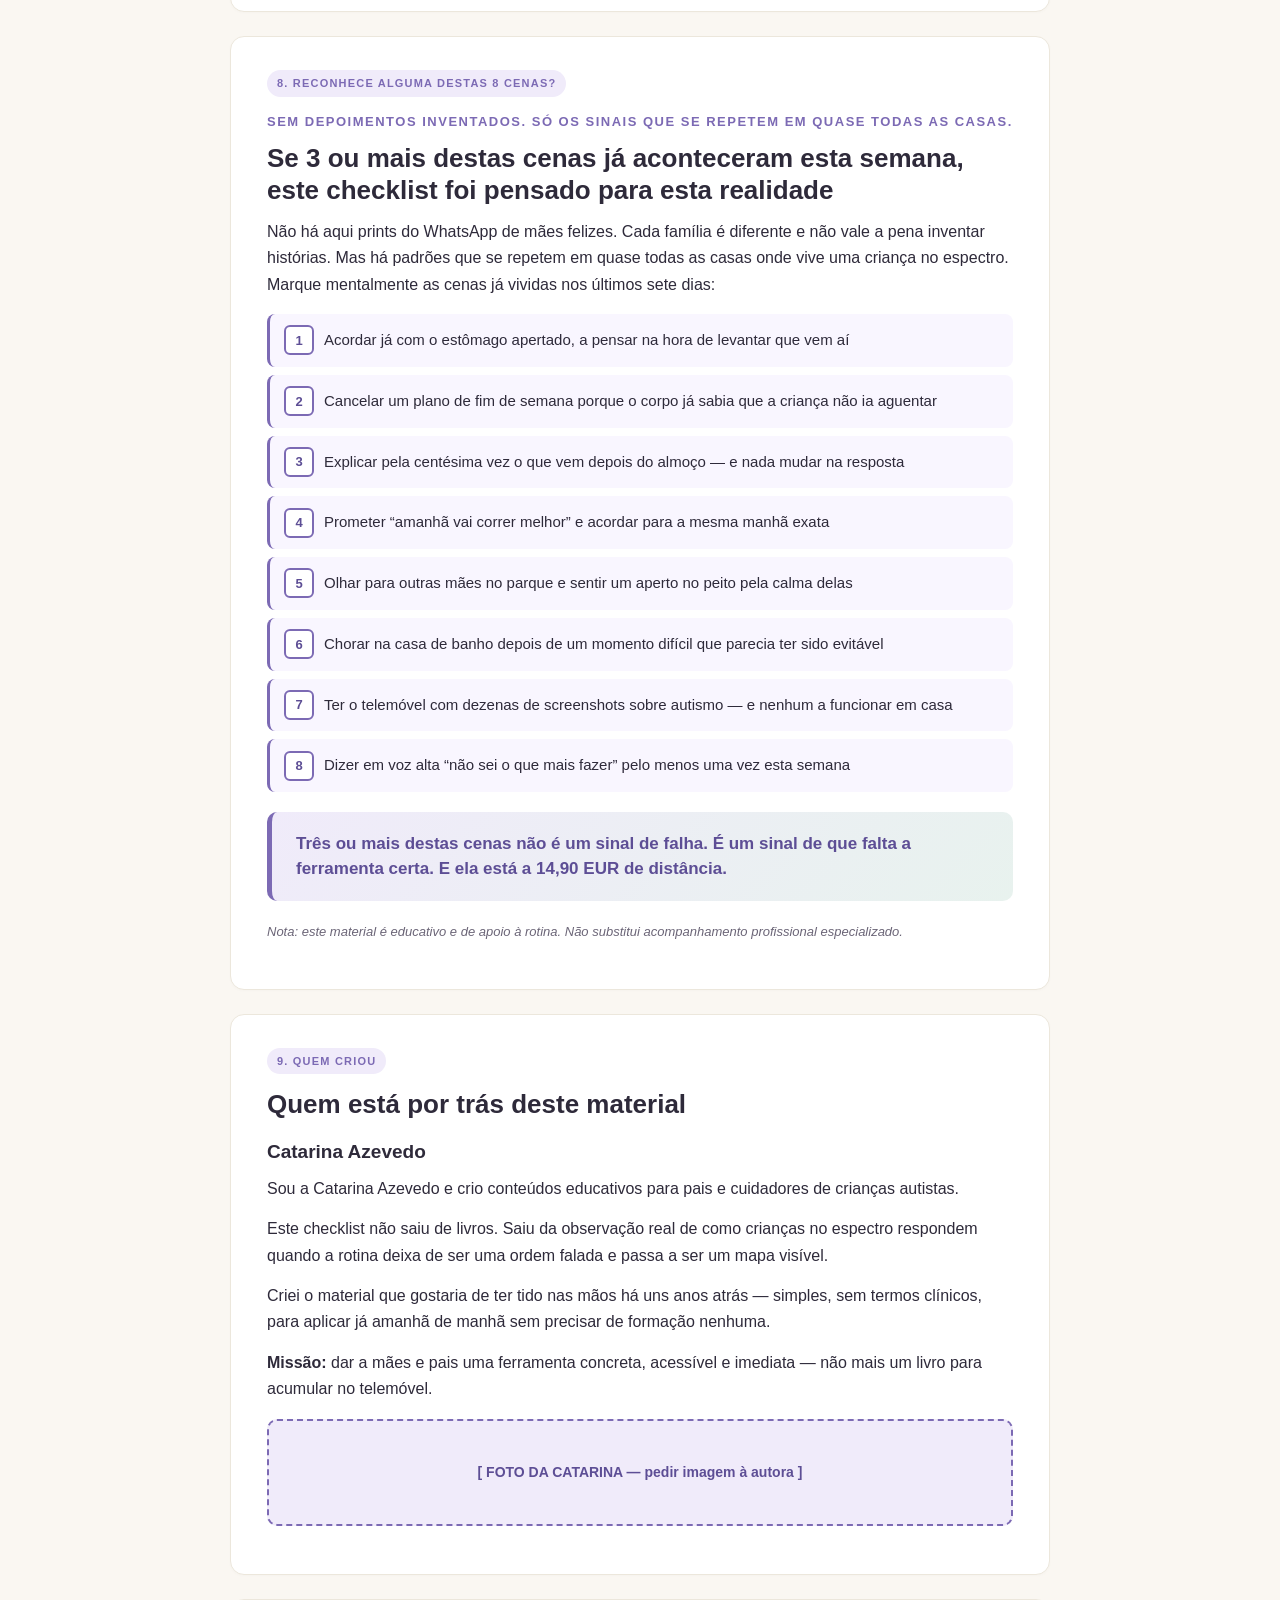
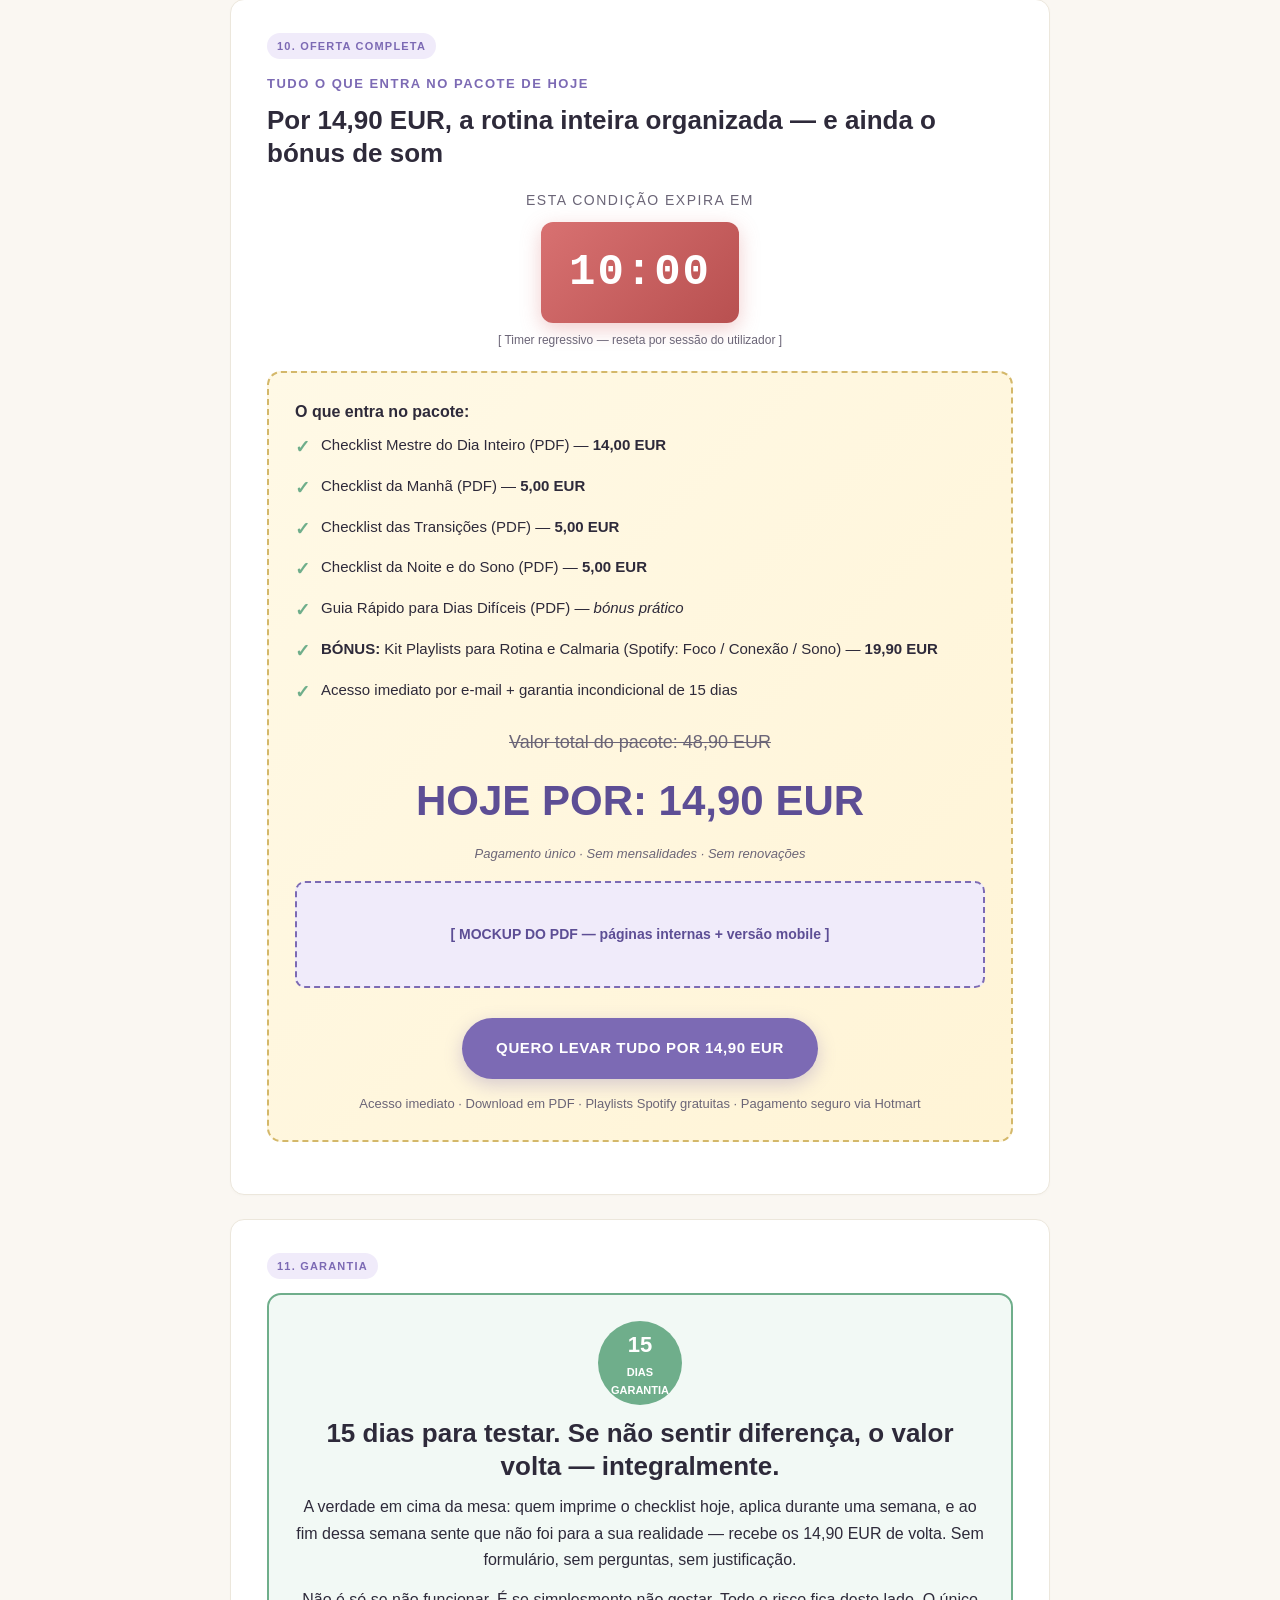
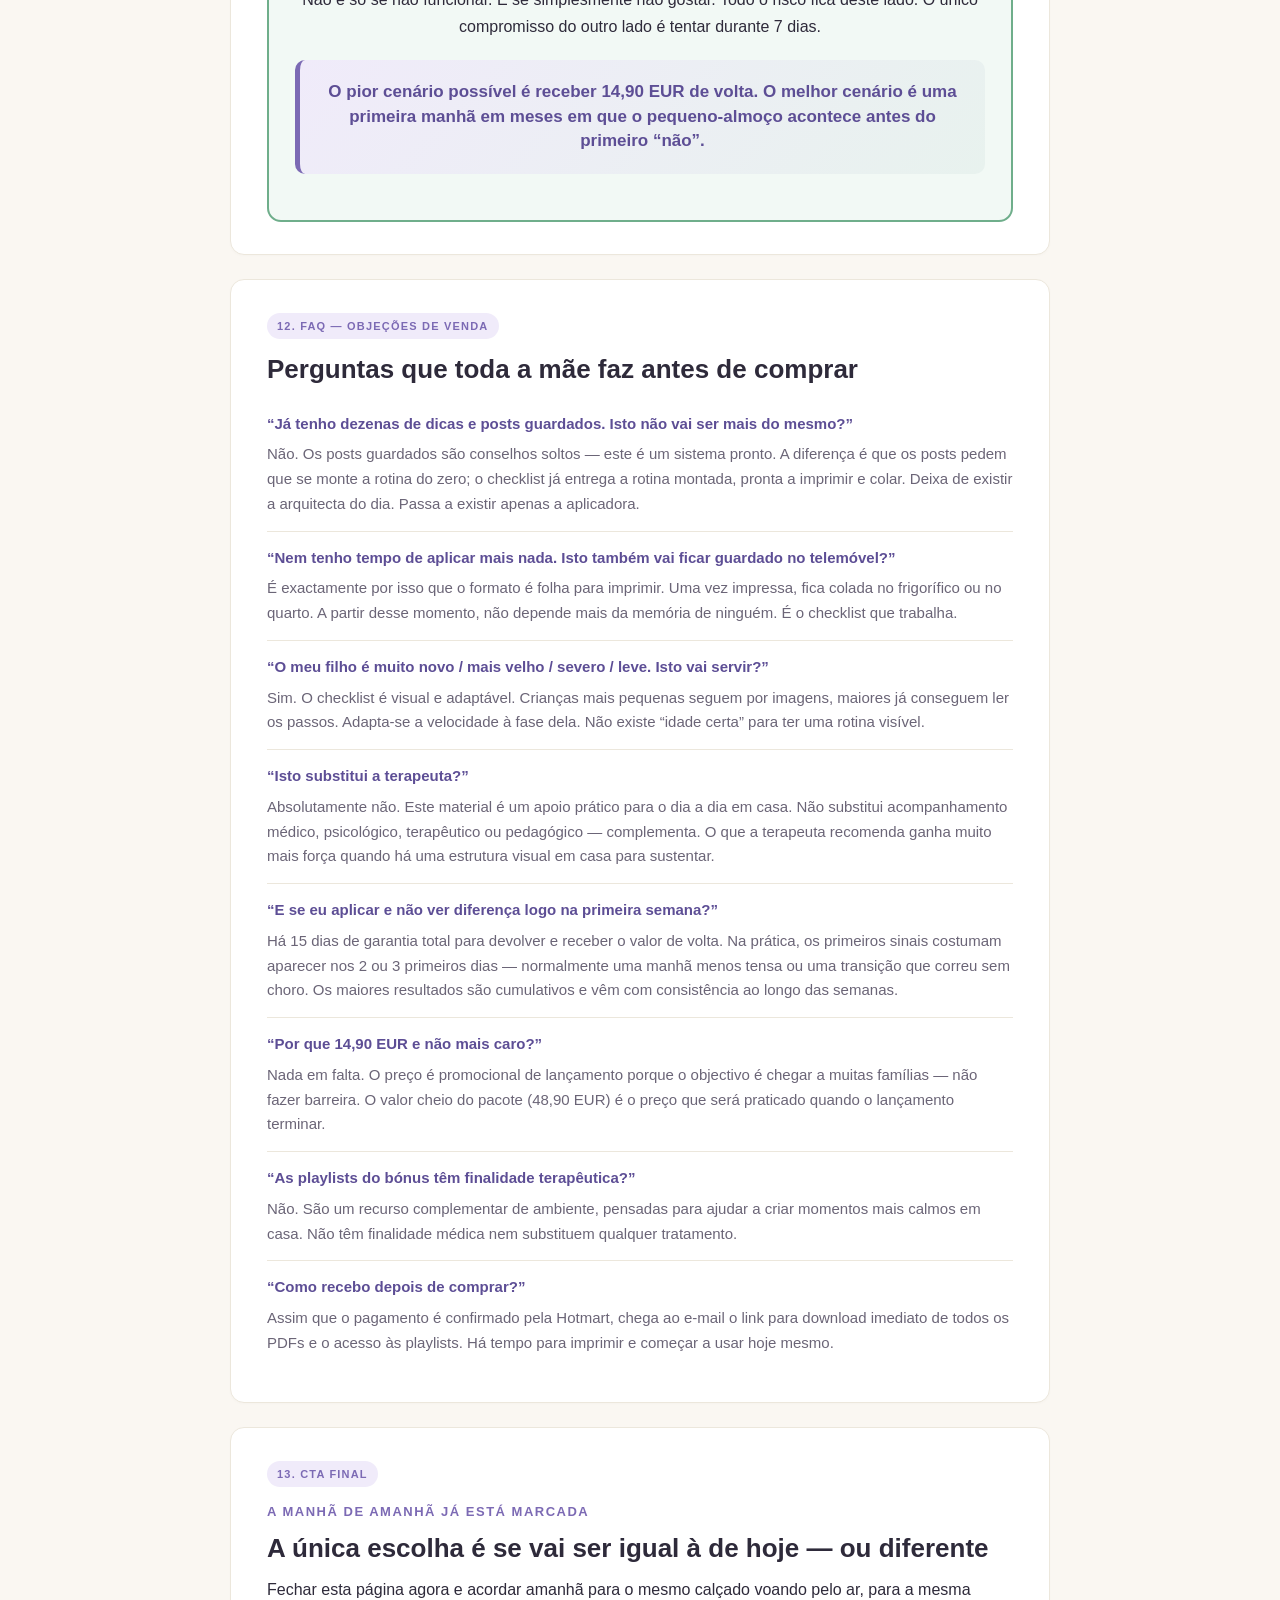
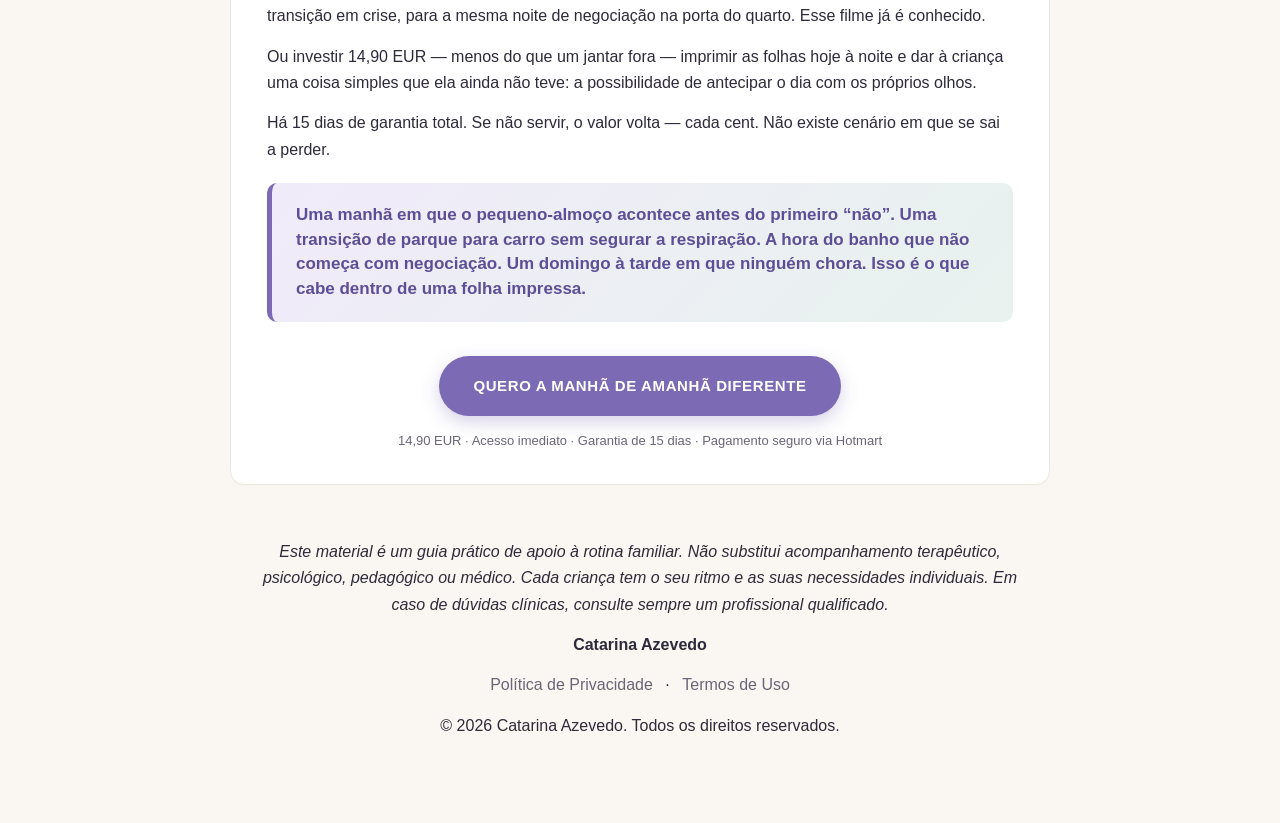
==== commit a8b7ece3: "feat: add 3 promise variations comparator at top of page" ====
--- a/preview-copy-v1.html
+++ b/preview-copy-v1.html
@@ -224,9 +224,154 @@
     .timer { font-size: 32px; padding: 12px 20px; }
     .price-new { font-size: 34px; }
   }
+
+  /* ===== Seção comparadora de versões de promessa ===== */
+  .versions-wrap {
+    max-width: 1240px;
+    margin: 0 auto 40px;
+  }
+  .versions-banner {
+    text-align: center;
+    background: linear-gradient(135deg, #2e2a3a 0%, #5d4e95 100%);
+    color: #fff;
+    padding: 22px 24px;
+    border-radius: 14px;
+    margin-bottom: 24px;
+    box-shadow: 0 8px 24px rgba(93, 78, 149, 0.25);
+  }
+  .versions-banner h2 {
+    font-size: 22px;
+    font-weight: 800;
+    letter-spacing: -0.3px;
+    margin-bottom: 6px;
+  }
+  .versions-banner p {
+    font-size: 14px;
+    opacity: 0.85;
+    color: #fff;
+    margin: 0;
+  }
+  .versions-grid {
+    display: grid;
+    grid-template-columns: repeat(3, 1fr);
+    gap: 20px;
+  }
+  .version-card {
+    background: #fff;
+    border: 2px solid var(--border);
+    border-radius: 16px;
+    padding: 28px 26px;
+    position: relative;
+    display: flex;
+    flex-direction: column;
+    box-shadow: 0 2px 10px rgba(0,0,0,0.04);
+    transition: transform 0.2s, border-color 0.2s;
+  }
+  .version-card:hover {
+    transform: translateY(-3px);
+    border-color: var(--primary);
+  }
+  .version-card.v1 { background: linear-gradient(180deg, #fff 0%, #faf7f2 100%); }
+  .version-card.v2 { background: linear-gradient(180deg, #fff 0%, #f0ebfa 100%); }
+  .version-card.v3 { background: linear-gradient(180deg, #fff 0%, #e8f5ee 100%); }
+  .version-badge {
+    position: absolute;
+    top: -12px;
+    left: 22px;
+    background: var(--primary);
+    color: #fff;
+    font-size: 11px;
+    font-weight: 800;
+    letter-spacing: 1.2px;
+    text-transform: uppercase;
+    padding: 6px 14px;
+    border-radius: 20px;
+    box-shadow: 0 4px 10px rgba(124, 106, 180, 0.3);
+  }
+  .version-card.v1 .version-badge { background: var(--primary); }
+  .version-card.v2 .version-badge { background: #5d4e95; }
+  .version-card.v3 .version-badge { background: var(--success); }
+  .version-angle {
+    font-size: 11px;
+    font-weight: 700;
+    text-transform: uppercase;
+    letter-spacing: 1px;
+    color: var(--muted);
+    margin-bottom: 14px;
+    padding-bottom: 12px;
+    border-bottom: 1px dashed var(--border);
+  }
+  .version-prehead {
+    font-size: 12px;
+    font-weight: 600;
+    color: var(--primary);
+    text-transform: uppercase;
+    letter-spacing: 1.2px;
+    margin-bottom: 10px;
+  }
+  .version-h1 {
+    font-size: 22px;
+    line-height: 1.22;
+    font-weight: 800;
+    color: var(--text);
+    letter-spacing: -0.4px;
+    margin-bottom: 14px;
+  }
+  .version-sub {
+    font-size: 14px;
+    line-height: 1.55;
+    color: var(--muted);
+    margin: 0;
+  }
+  @media (max-width: 900px) {
+    .versions-grid { grid-template-columns: 1fr; }
+    .version-h1 { font-size: 20px; }
+    .versions-banner h2 { font-size: 18px; }
+  }
 </style>
 </head>
 <body>
+
+<!-- ============================================ -->
+<!-- SEÇÃO COMPARADORA — 3 VERSÕES DE PROMESSA    -->
+<!-- ============================================ -->
+<div class="versions-wrap">
+  <div class="versions-banner">
+    <h2>3 versões da promessa para comparar — escolhe a tua favorita</h2>
+    <p>Cada versão testa um gancho diferente no hero. A página abaixo mostra a Versão 1 aplicada.</p>
+  </div>
+
+  <div class="versions-grid">
+
+    <!-- VERSÃO 1 — Contraste + prazo + tangibilidade -->
+    <div class="version-card v1">
+      <div class="version-badge">Versão 1</div>
+      <div class="version-angle">Ângulo: Contraste caos → rotina + prazo + folha física</div>
+      <div class="version-prehead">Para famílias que vivem o dia a dia com uma criança no espectro</div>
+      <h3 class="version-h1">Do caos das manhãs à rotina possível — em 7 dias, com uma folha impressa.</h3>
+      <p class="version-sub">Sem mais um livro para ler. Sem mais um curso para assistir. Um checklist visual pronto para imprimir hoje e aplicar já amanhã — desenhado para a forma como o cérebro no espectro realmente funciona.</p>
+    </div>
+
+    <!-- VERSÃO 2 — Mecanismo único: previsibilidade visual -->
+    <div class="version-card v2">
+      <div class="version-badge">Versão 2</div>
+      <div class="version-angle">Ângulo: Mecanismo único (previsibilidade visual) como gancho</div>
+      <div class="version-prehead">Para famílias que procuram uma ferramenta, não mais um livro</div>
+      <h3 class="version-h1">O idioma que o seu filho já lê — mesmo antes de saber ler uma única palavra.</h3>
+      <p class="version-sub">Uma criança no espectro não precisa de mais explicações faladas. Precisa de ver o dia. Este checklist traduz a rotina inteira numa linguagem visual que o cérebro dela processa sozinho — e que baixa a ansiedade antes da crise começar.</p>
+    </div>
+
+    <!-- VERSÃO 3 — Cena sensorial futura específica -->
+    <div class="version-card v3">
+      <div class="version-badge">Versão 3</div>
+      <div class="version-angle">Ângulo: Uma cena futura concreta como headline</div>
+      <div class="version-prehead">Para muitas mães de crianças no espectro, esta cena ainda não aconteceu este ano</div>
+      <h3 class="version-h1">A primeira manhã em meses em que o pequeno-almoço acontece antes do primeiro "não".</h3>
+      <p class="version-sub">Não é sorte. É uma folha colada no frigorífico que a criança consegue seguir com os próprios olhos — desenhada para respeitar a forma como o cérebro no espectro antecipa o dia.</p>
+    </div>
+
+  </div>
+</div>
 
 <div class="container">
 
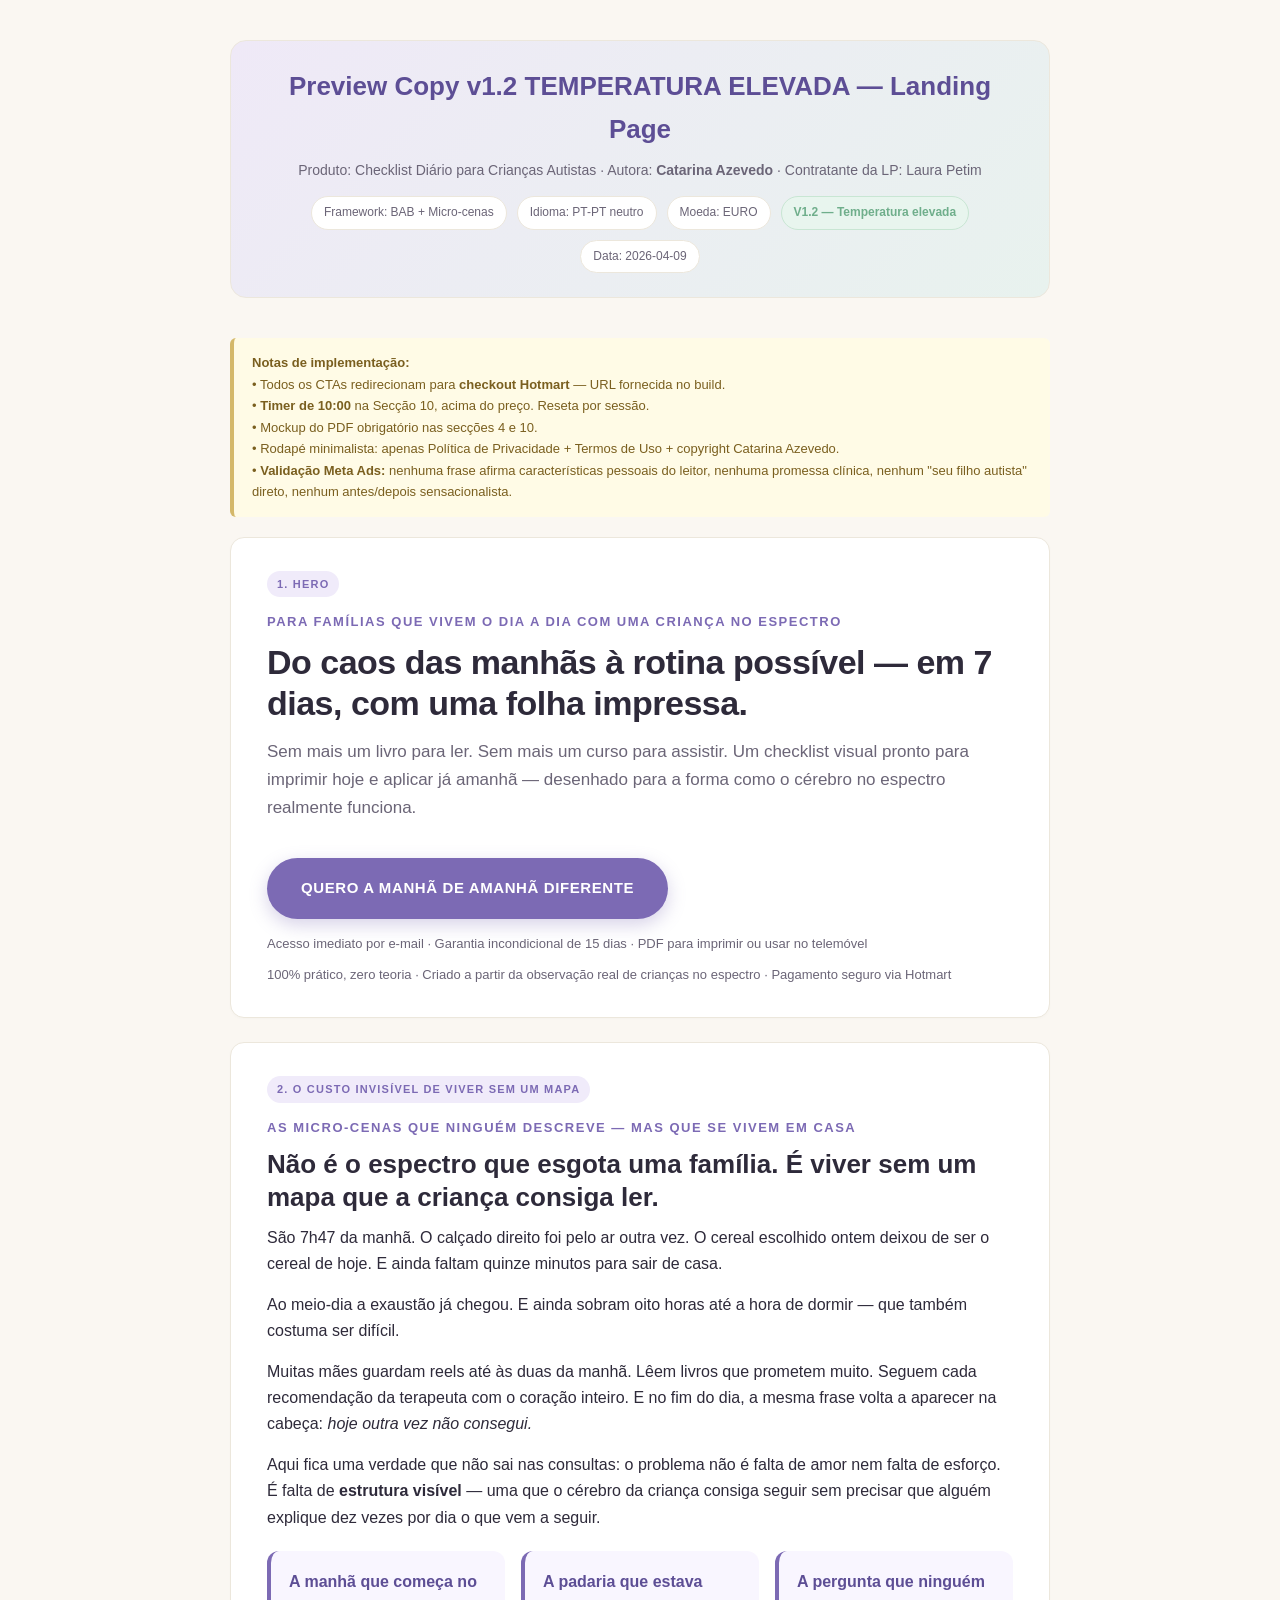
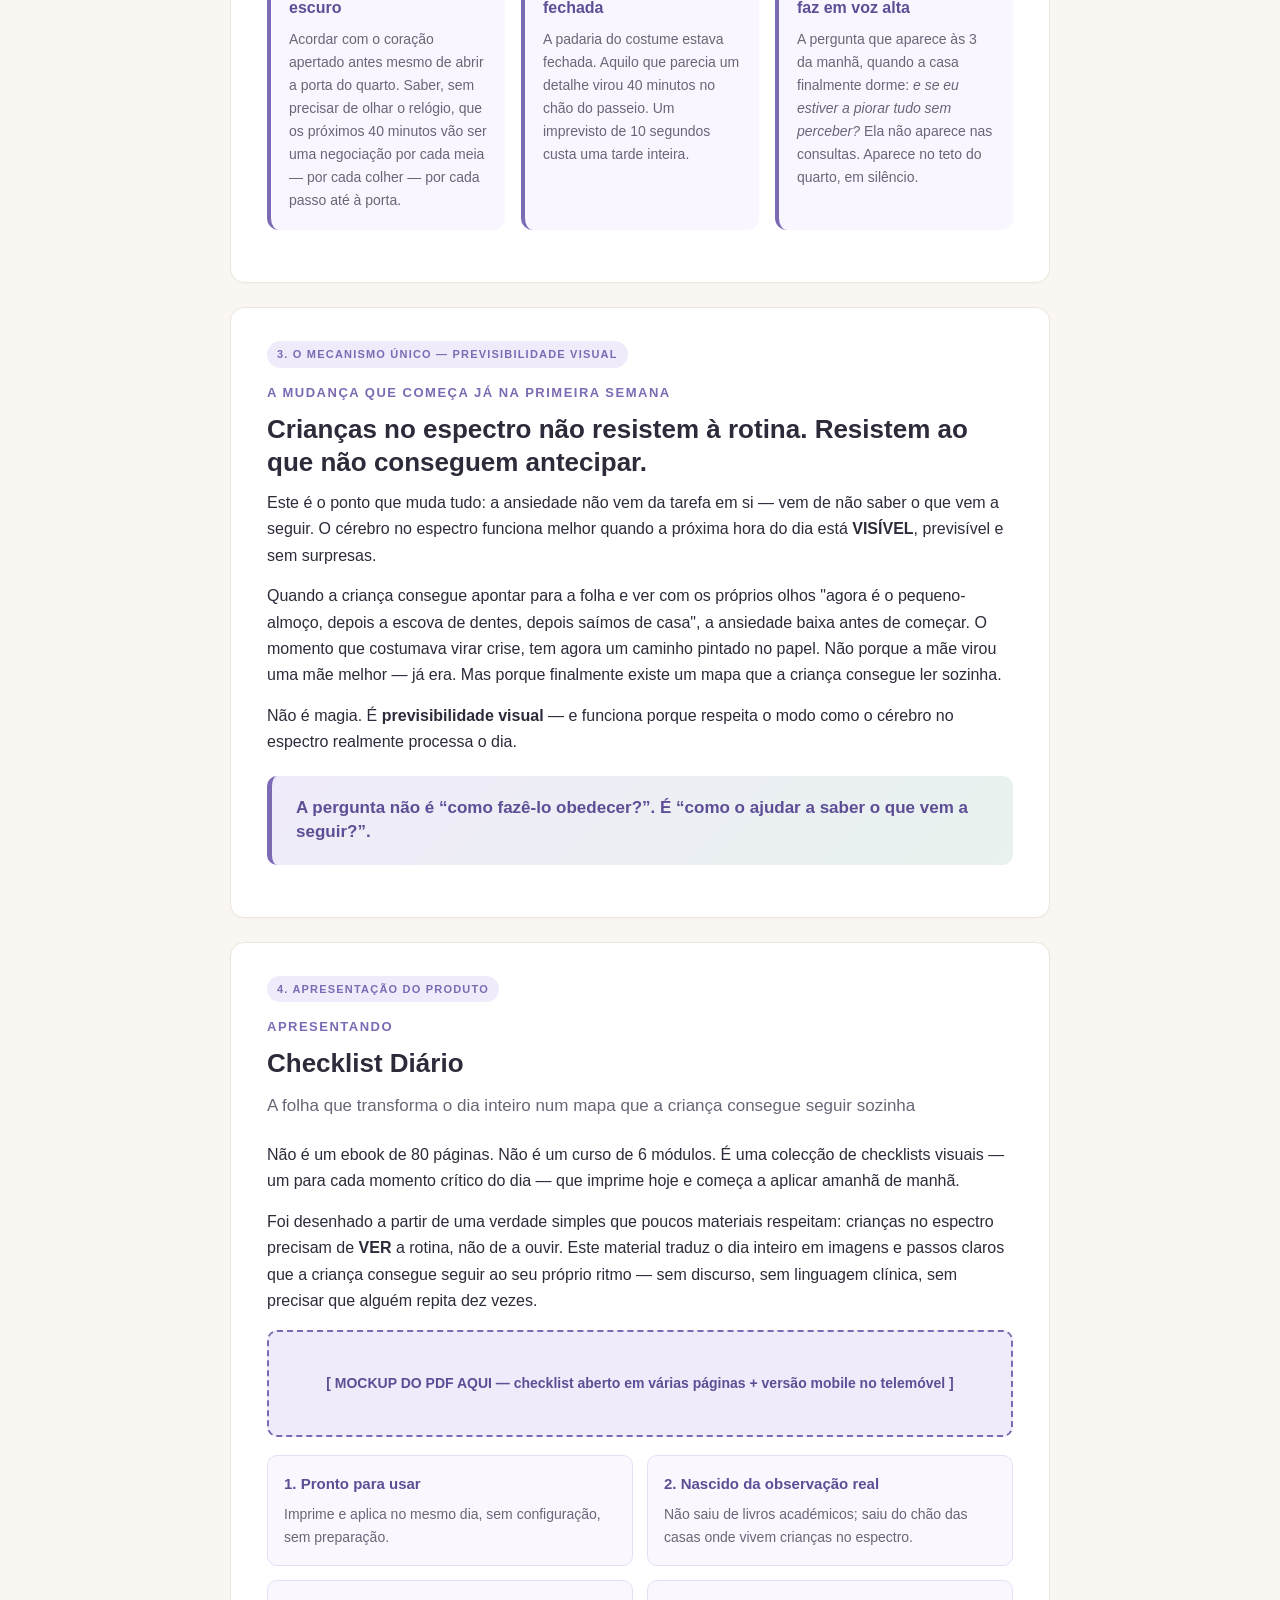
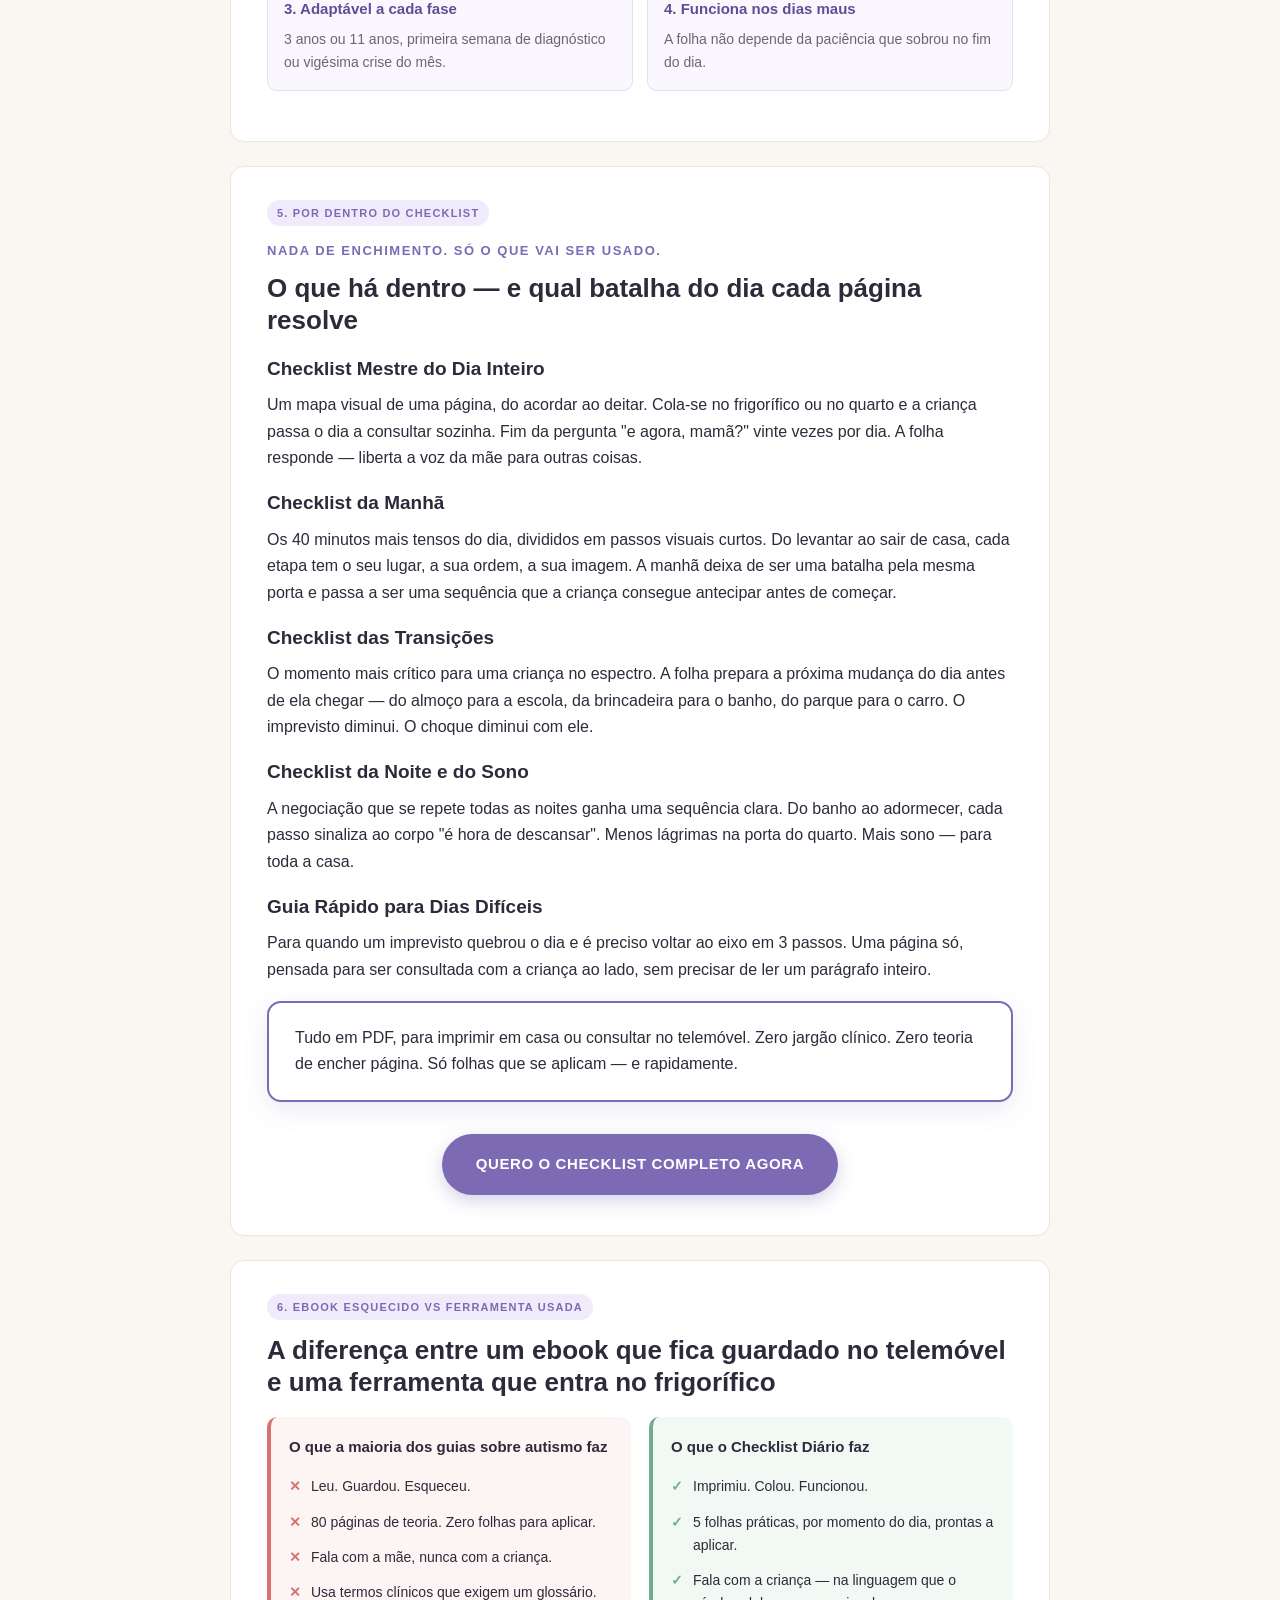
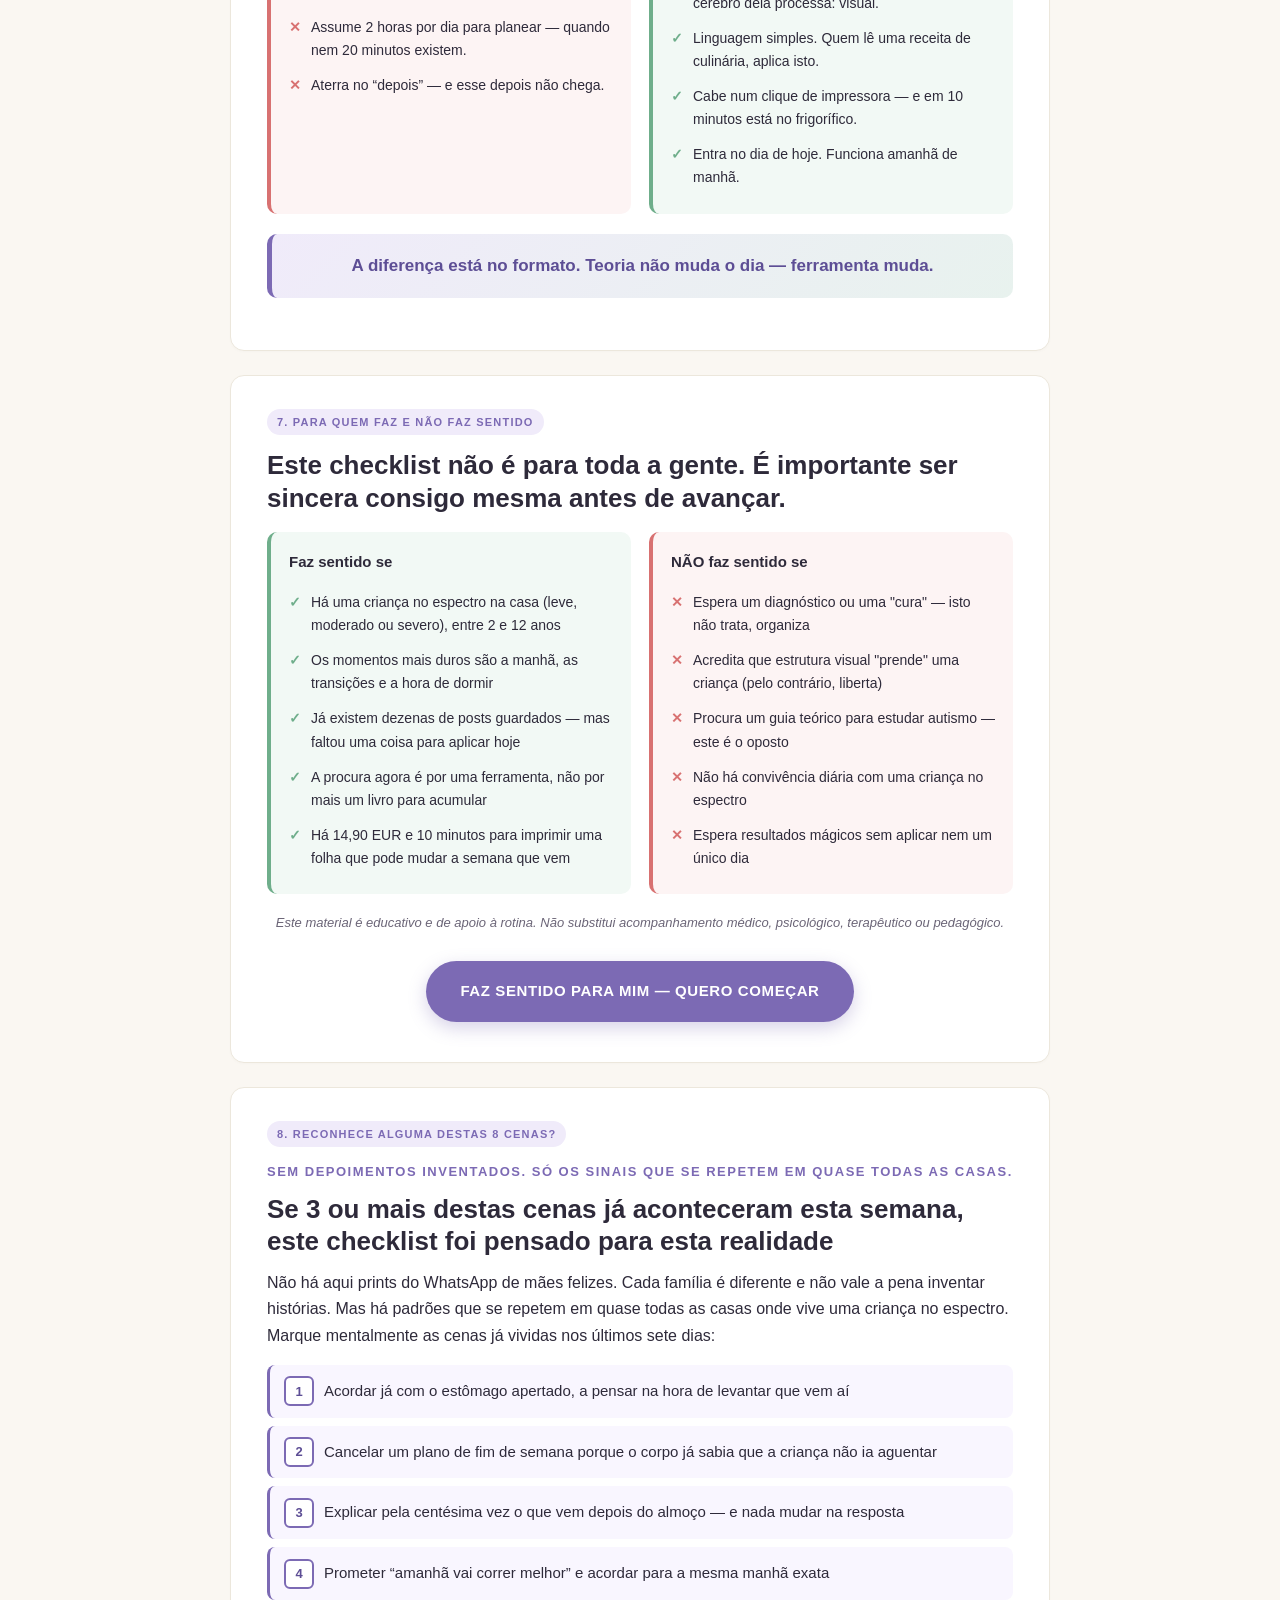
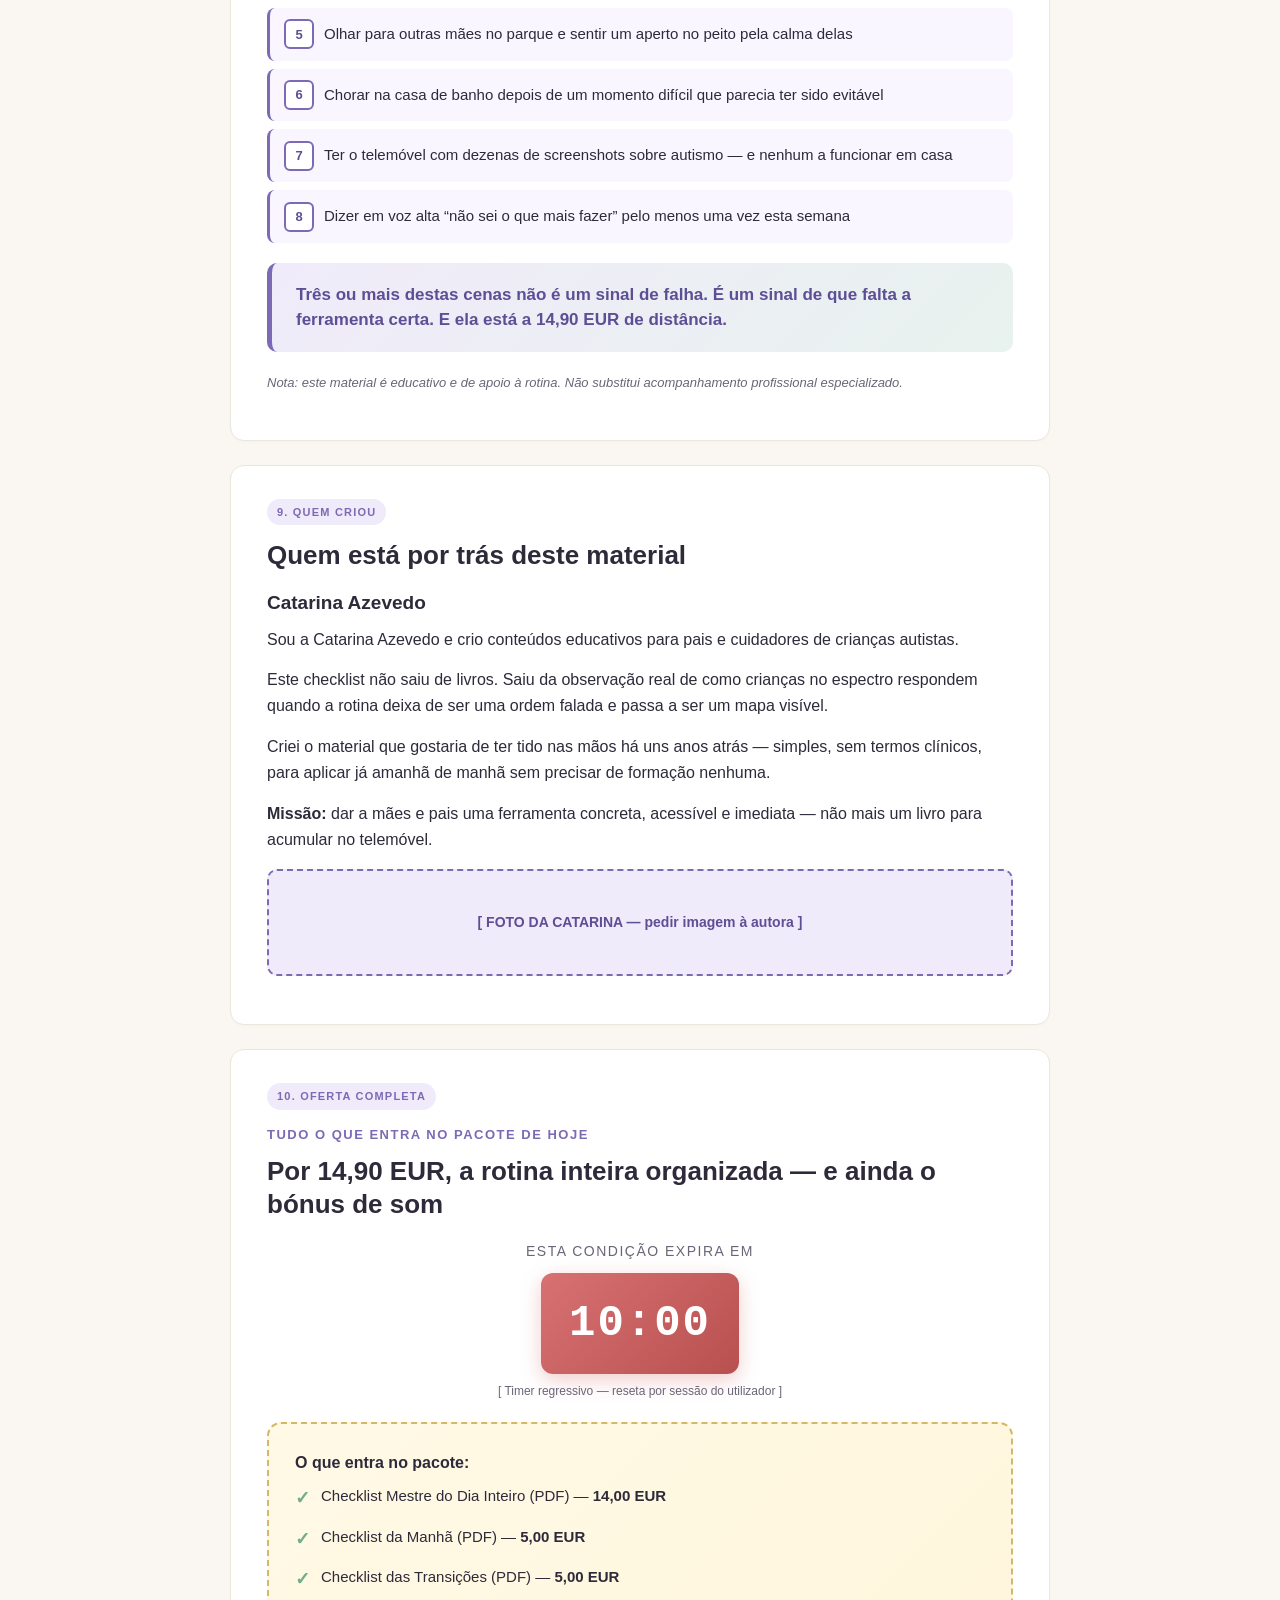
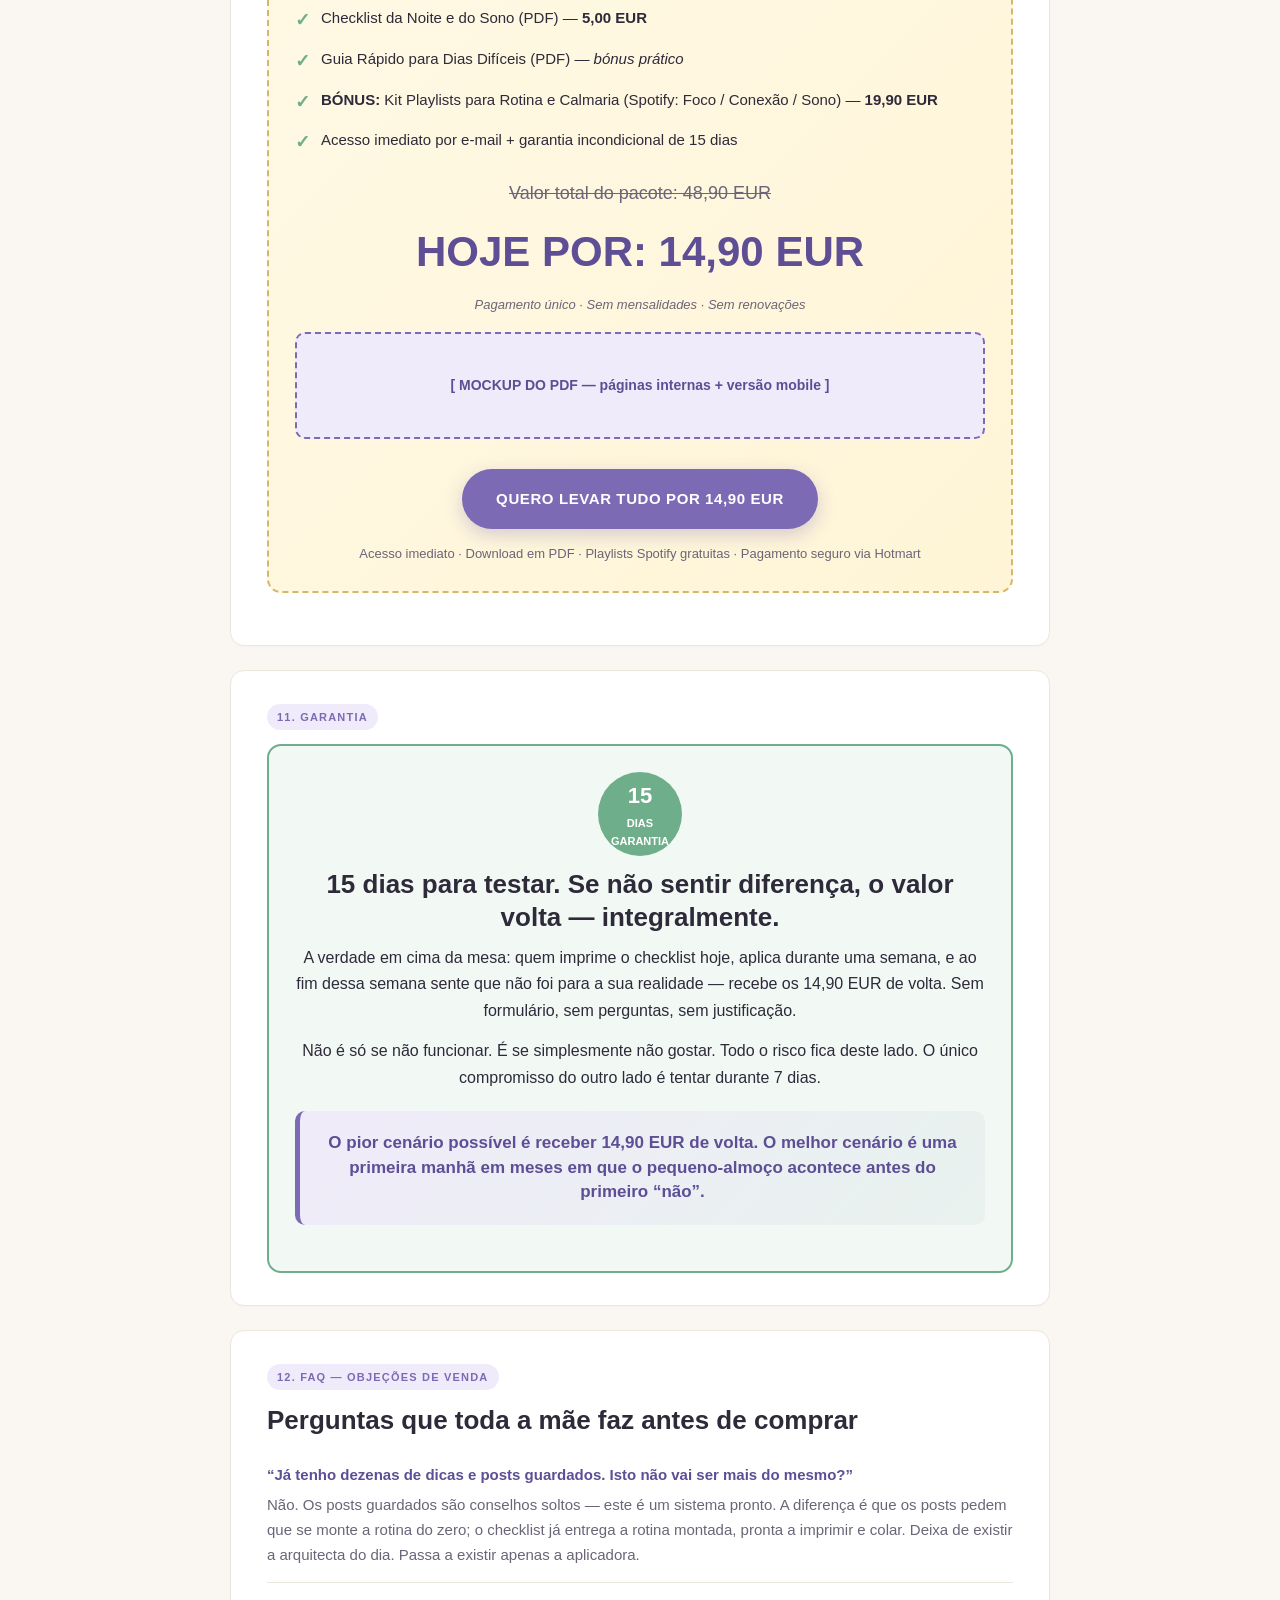
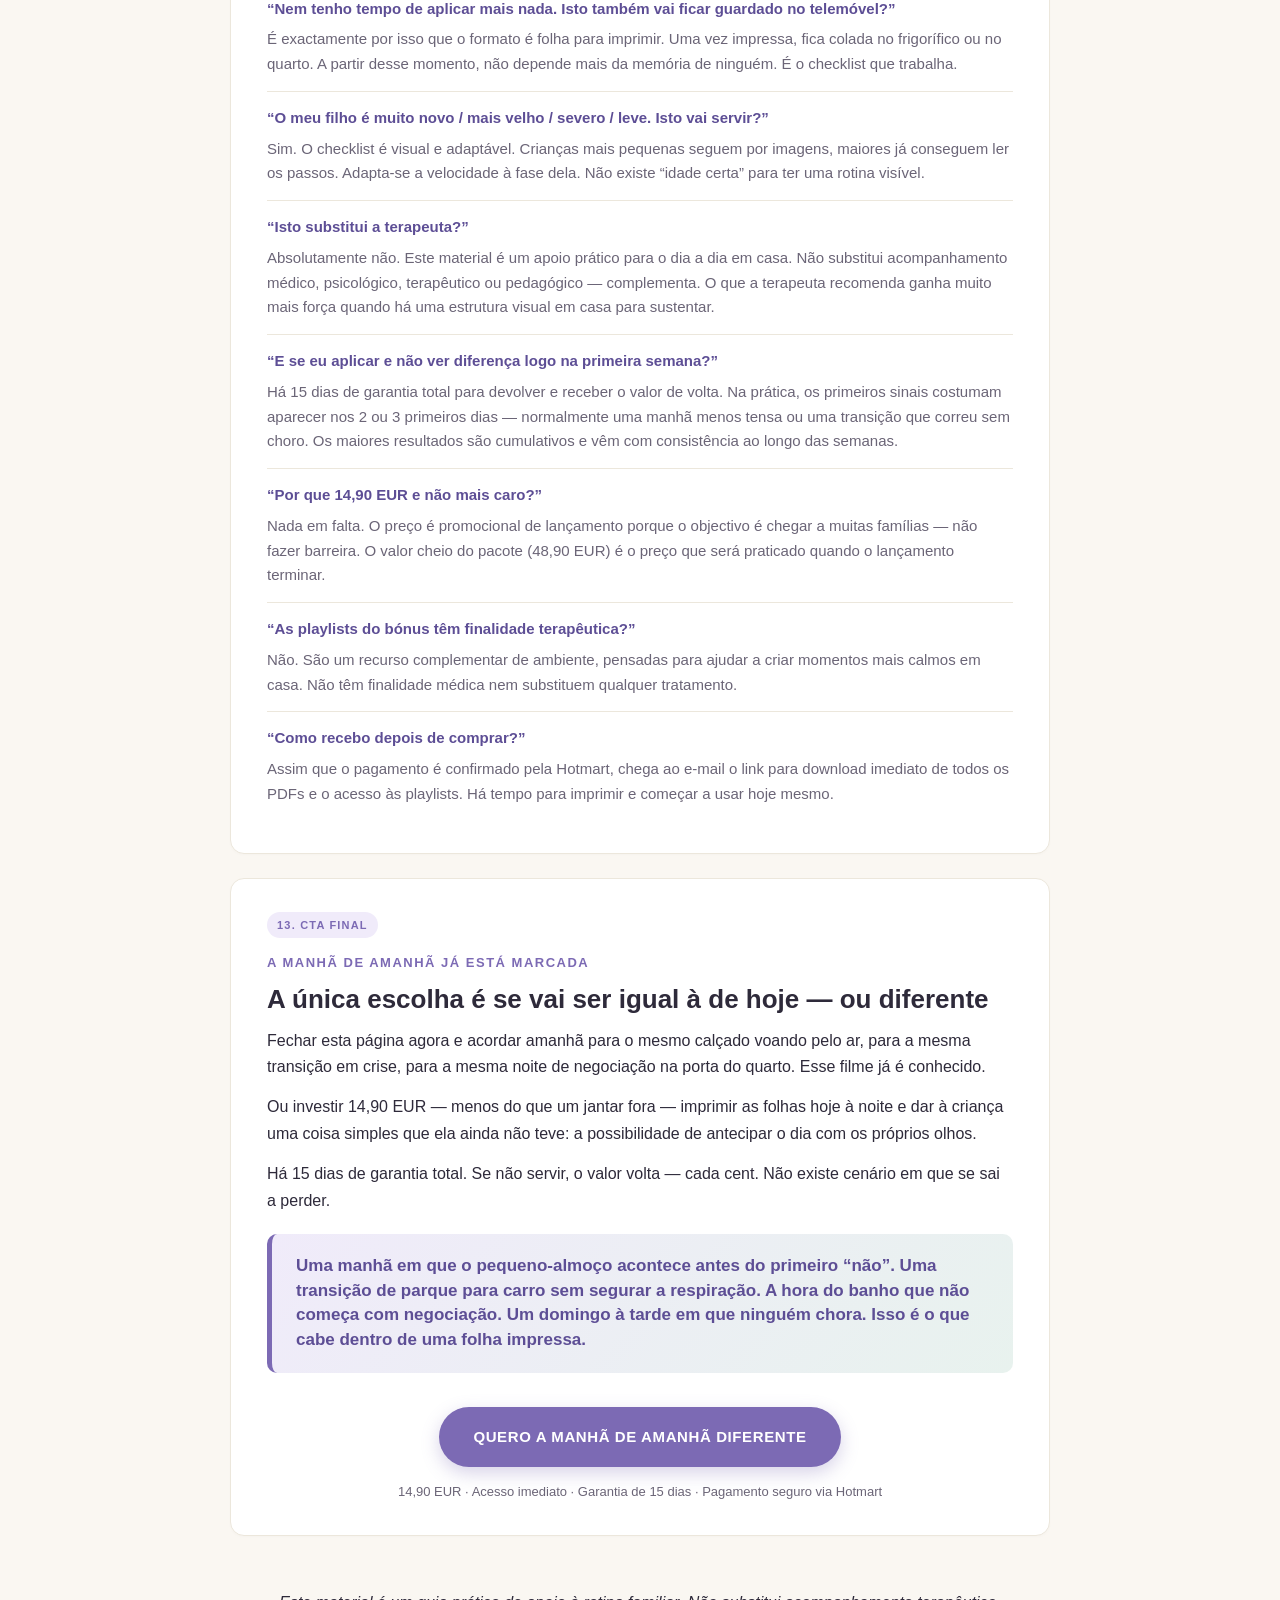
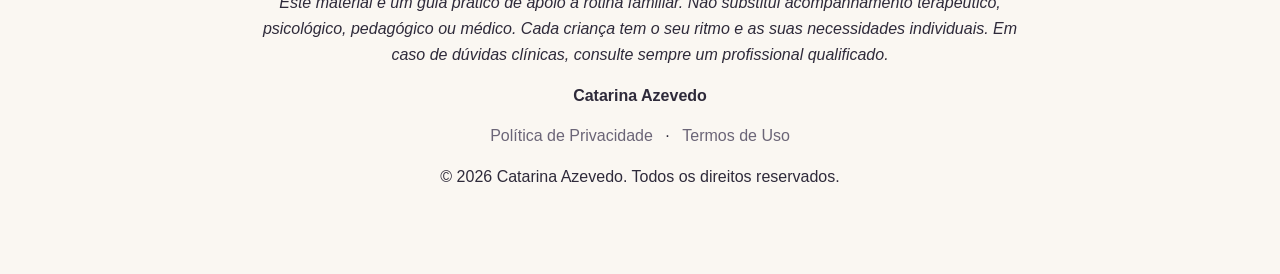
==== commit 589c8aa4: "remove: drop 3 promise variations comparator, keep V1 as final" ====
--- a/preview-copy-v1.html
+++ b/preview-copy-v1.html
@@ -332,47 +332,6 @@
 </head>
 <body>
 
-<!-- ============================================ -->
-<!-- SEÇÃO COMPARADORA — 3 VERSÕES DE PROMESSA    -->
-<!-- ============================================ -->
-<div class="versions-wrap">
-  <div class="versions-banner">
-    <h2>3 versões da promessa para comparar — escolhe a tua favorita</h2>
-    <p>Cada versão testa um gancho diferente no hero. A página abaixo mostra a Versão 1 aplicada.</p>
-  </div>
-
-  <div class="versions-grid">
-
-    <!-- VERSÃO 1 — Contraste + prazo + tangibilidade -->
-    <div class="version-card v1">
-      <div class="version-badge">Versão 1</div>
-      <div class="version-angle">Ângulo: Contraste caos → rotina + prazo + folha física</div>
-      <div class="version-prehead">Para famílias que vivem o dia a dia com uma criança no espectro</div>
-      <h3 class="version-h1">Do caos das manhãs à rotina possível — em 7 dias, com uma folha impressa.</h3>
-      <p class="version-sub">Sem mais um livro para ler. Sem mais um curso para assistir. Um checklist visual pronto para imprimir hoje e aplicar já amanhã — desenhado para a forma como o cérebro no espectro realmente funciona.</p>
-    </div>
-
-    <!-- VERSÃO 2 — Mecanismo único: previsibilidade visual -->
-    <div class="version-card v2">
-      <div class="version-badge">Versão 2</div>
-      <div class="version-angle">Ângulo: Mecanismo único (previsibilidade visual) como gancho</div>
-      <div class="version-prehead">Para famílias que procuram uma ferramenta, não mais um livro</div>
-      <h3 class="version-h1">O idioma que o seu filho já lê — mesmo antes de saber ler uma única palavra.</h3>
-      <p class="version-sub">Uma criança no espectro não precisa de mais explicações faladas. Precisa de ver o dia. Este checklist traduz a rotina inteira numa linguagem visual que o cérebro dela processa sozinho — e que baixa a ansiedade antes da crise começar.</p>
-    </div>
-
-    <!-- VERSÃO 3 — Cena sensorial futura específica -->
-    <div class="version-card v3">
-      <div class="version-badge">Versão 3</div>
-      <div class="version-angle">Ângulo: Uma cena futura concreta como headline</div>
-      <div class="version-prehead">Para muitas mães de crianças no espectro, esta cena ainda não aconteceu este ano</div>
-      <h3 class="version-h1">A primeira manhã em meses em que o pequeno-almoço acontece antes do primeiro "não".</h3>
-      <p class="version-sub">Não é sorte. É uma folha colada no frigorífico que a criança consegue seguir com os próprios olhos — desenhada para respeitar a forma como o cérebro no espectro antecipa o dia.</p>
-    </div>
-
-  </div>
-</div>
-
 <div class="container">
 
   <div class="doc-header">
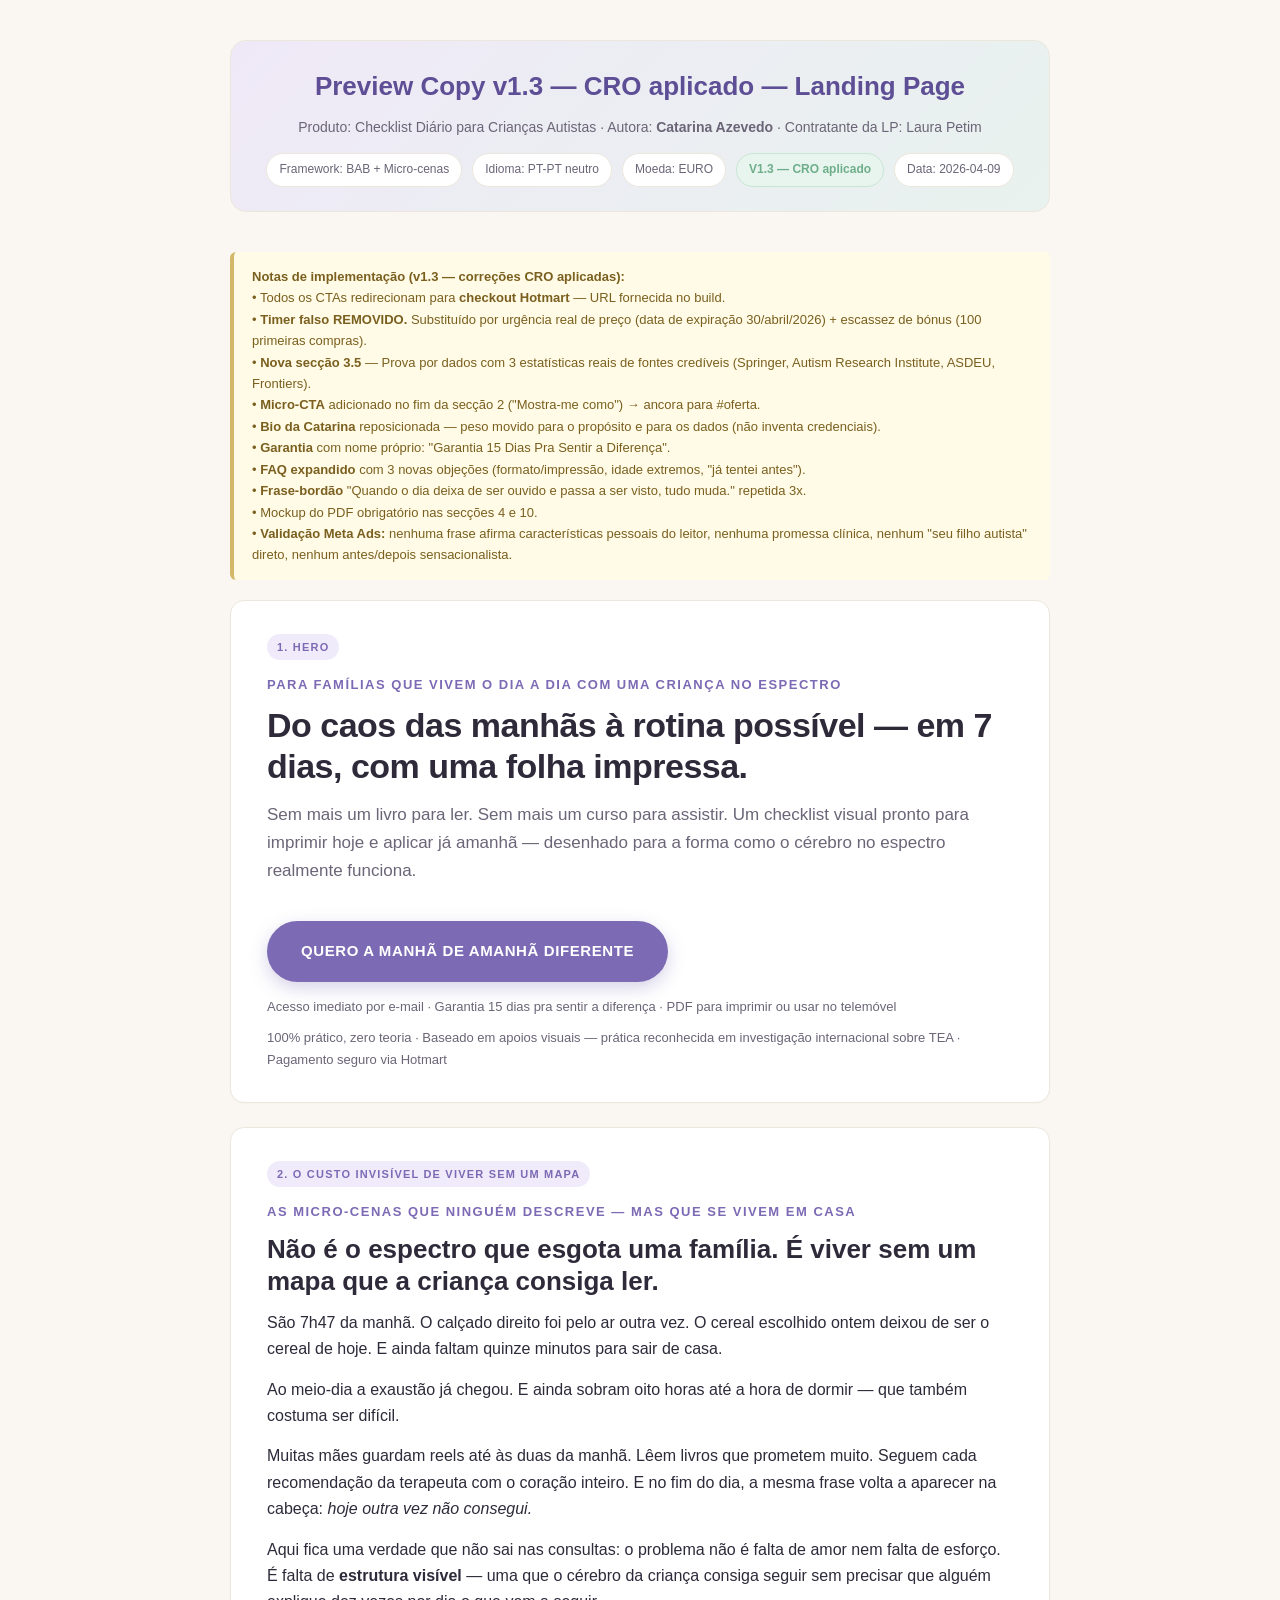
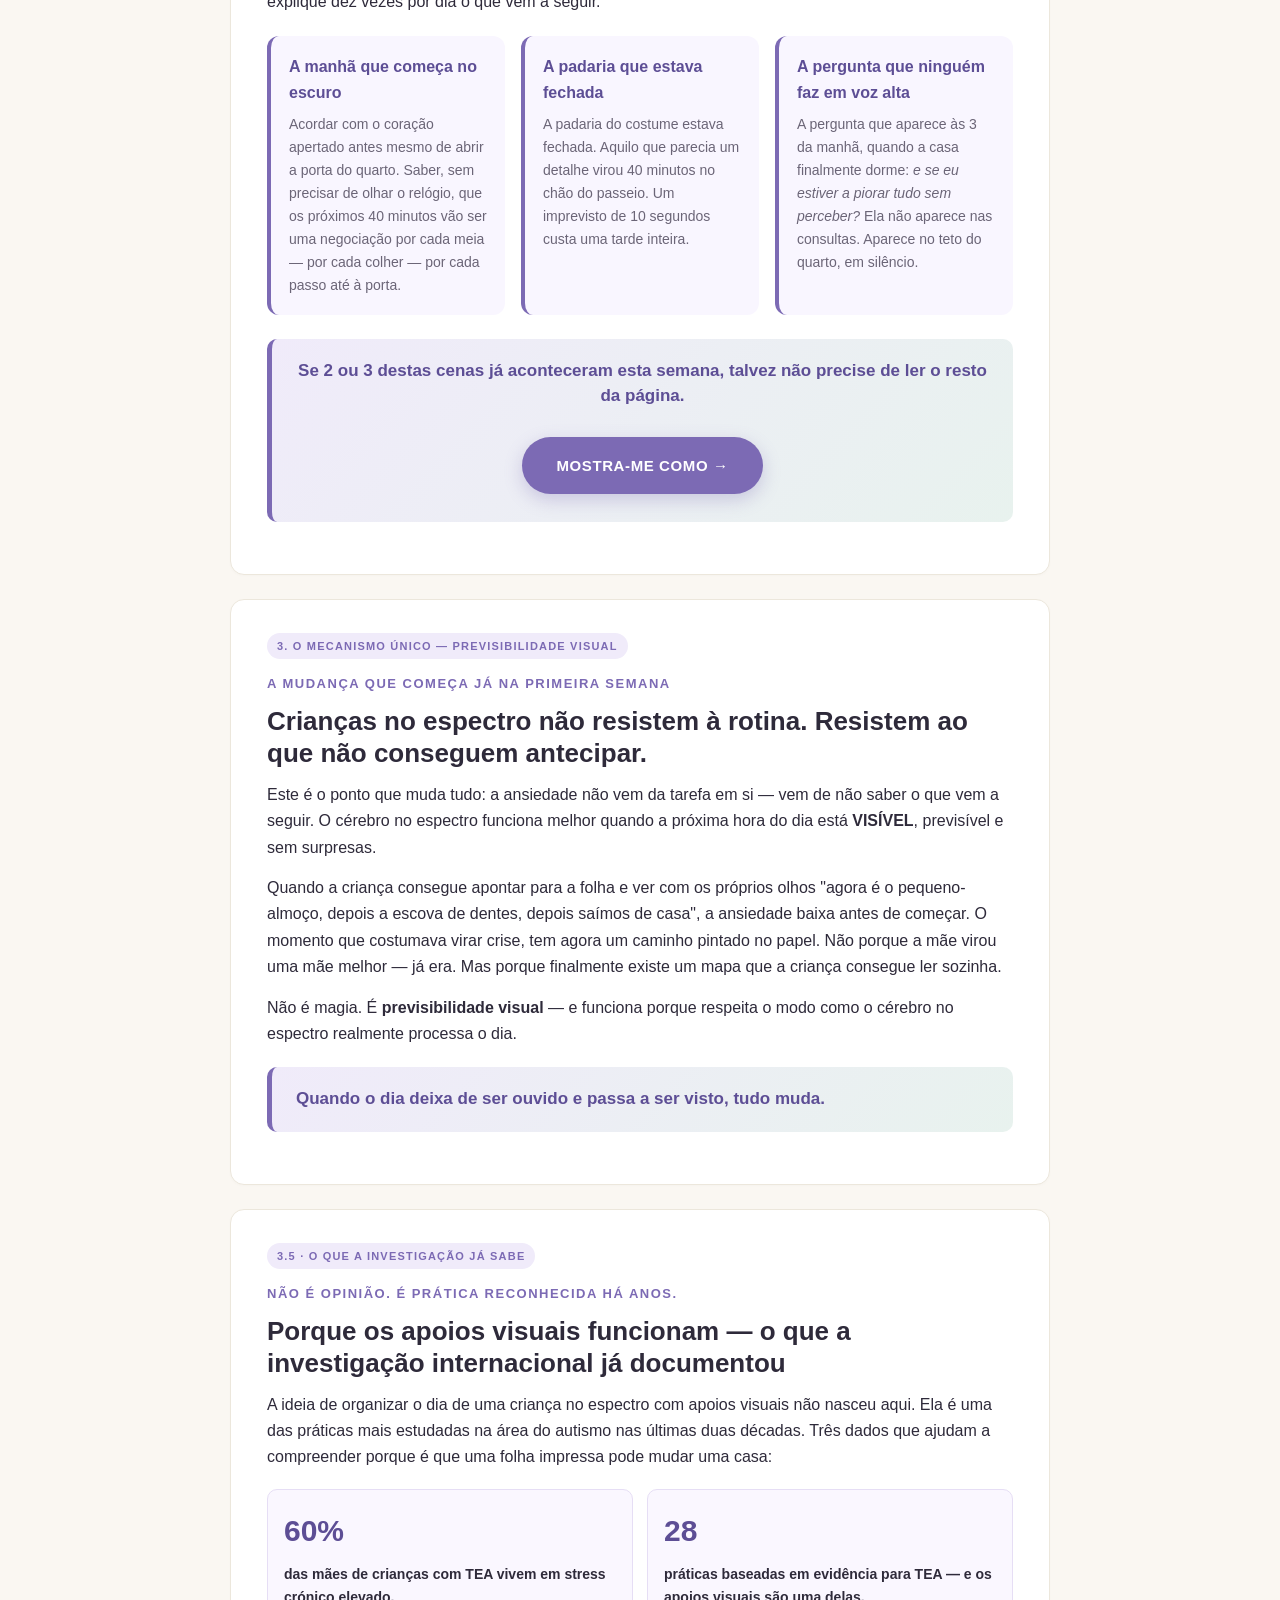
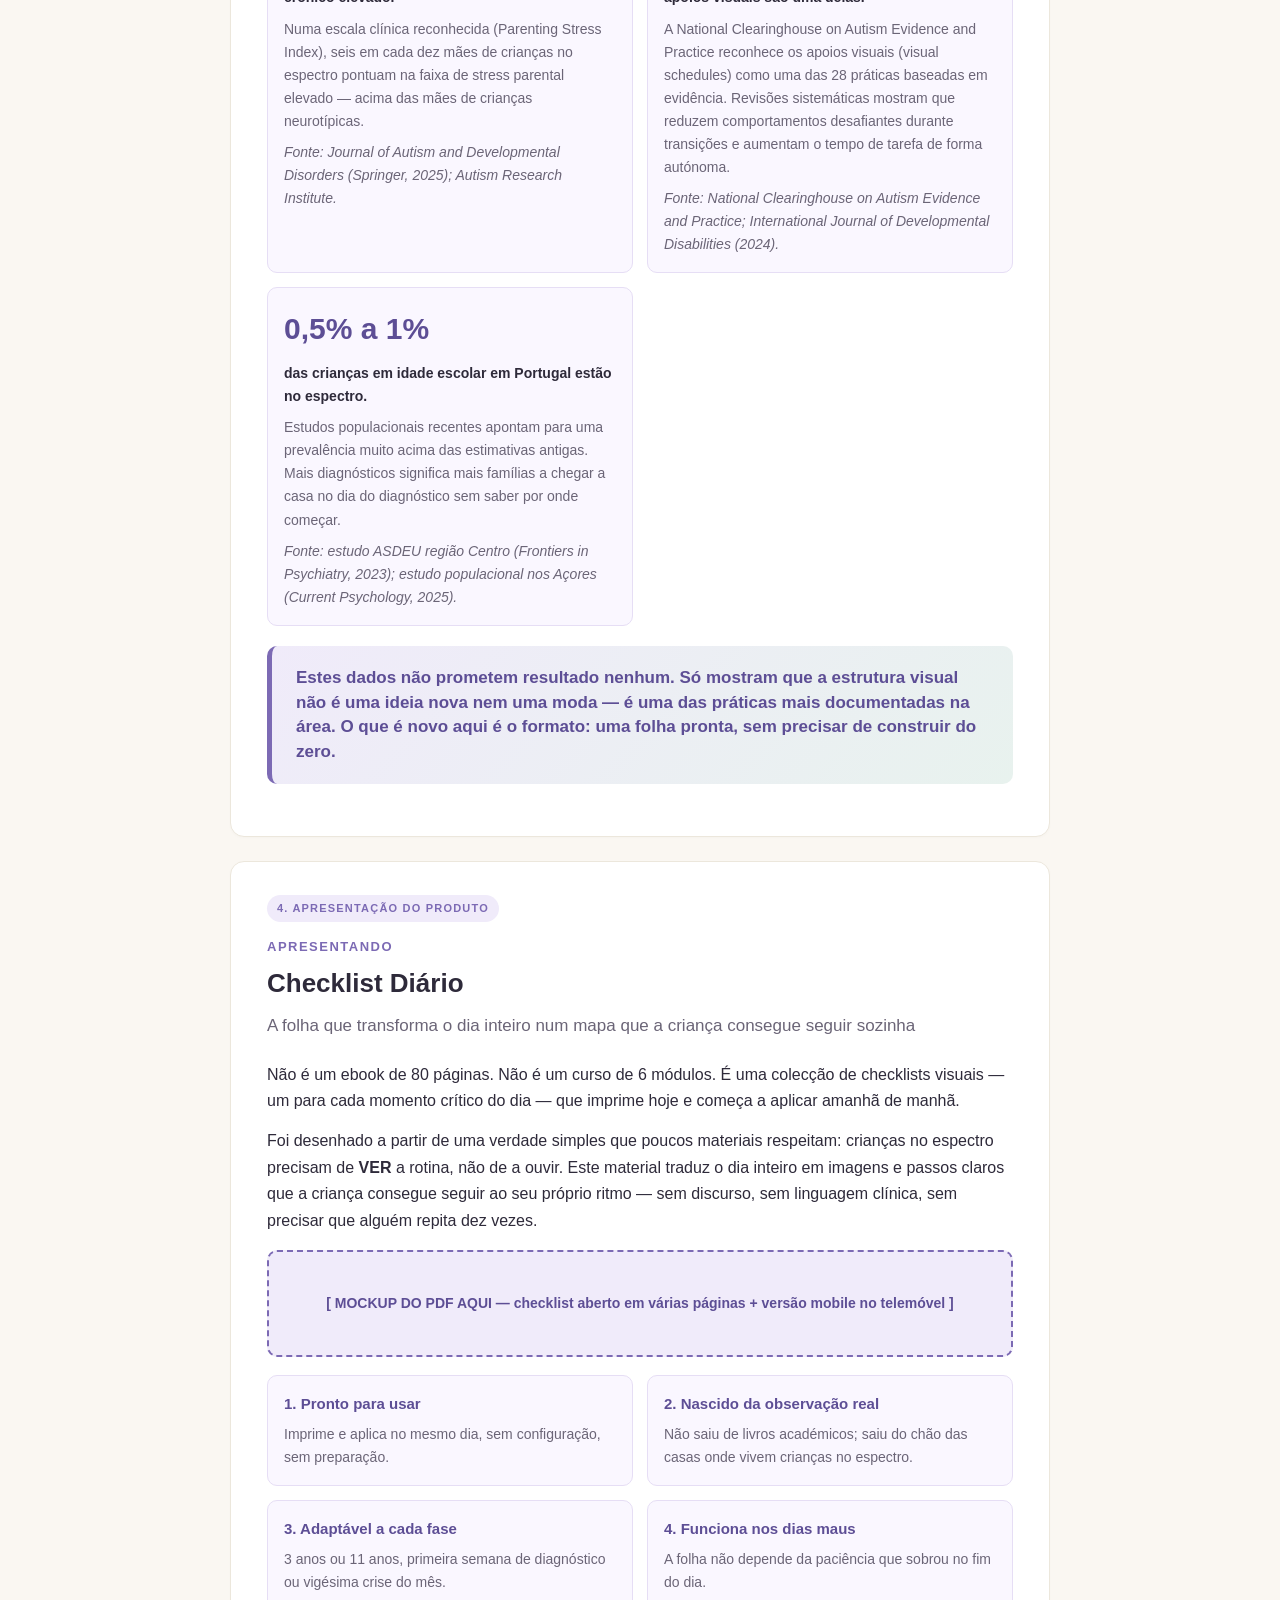
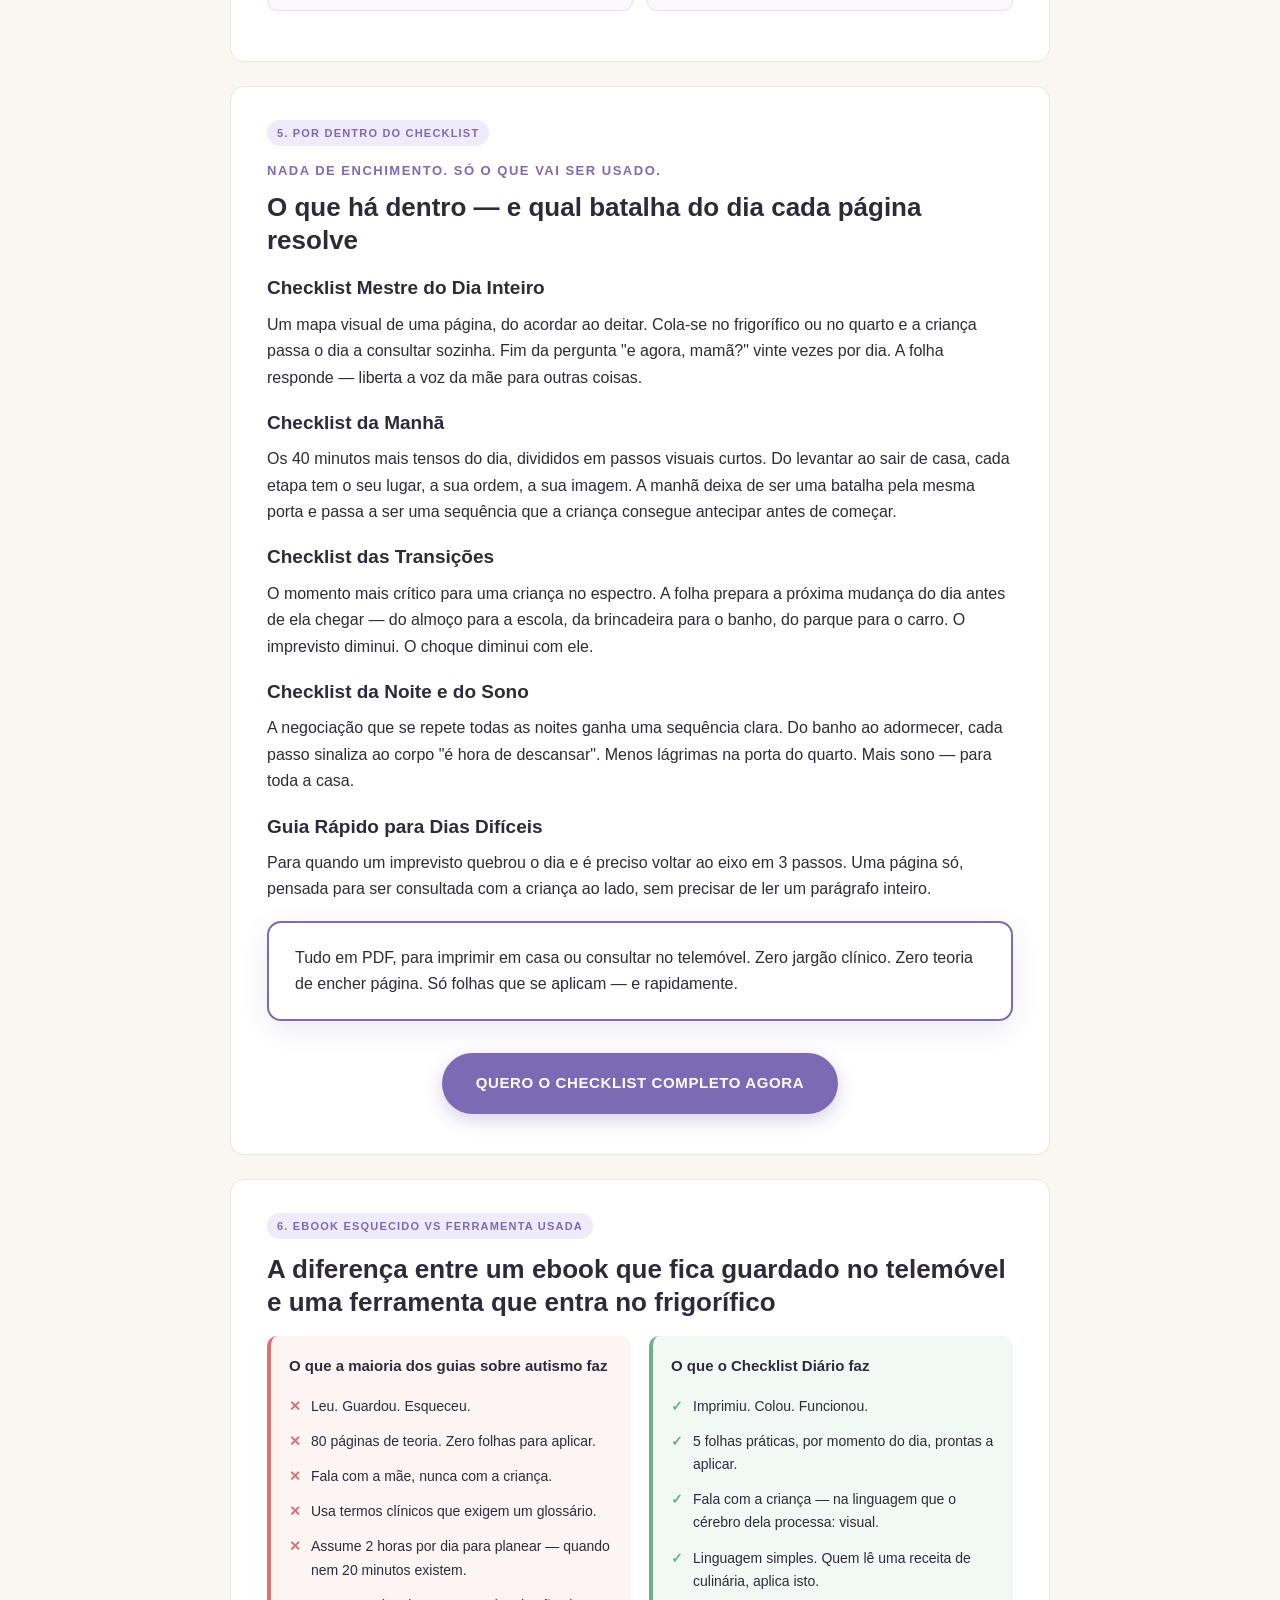
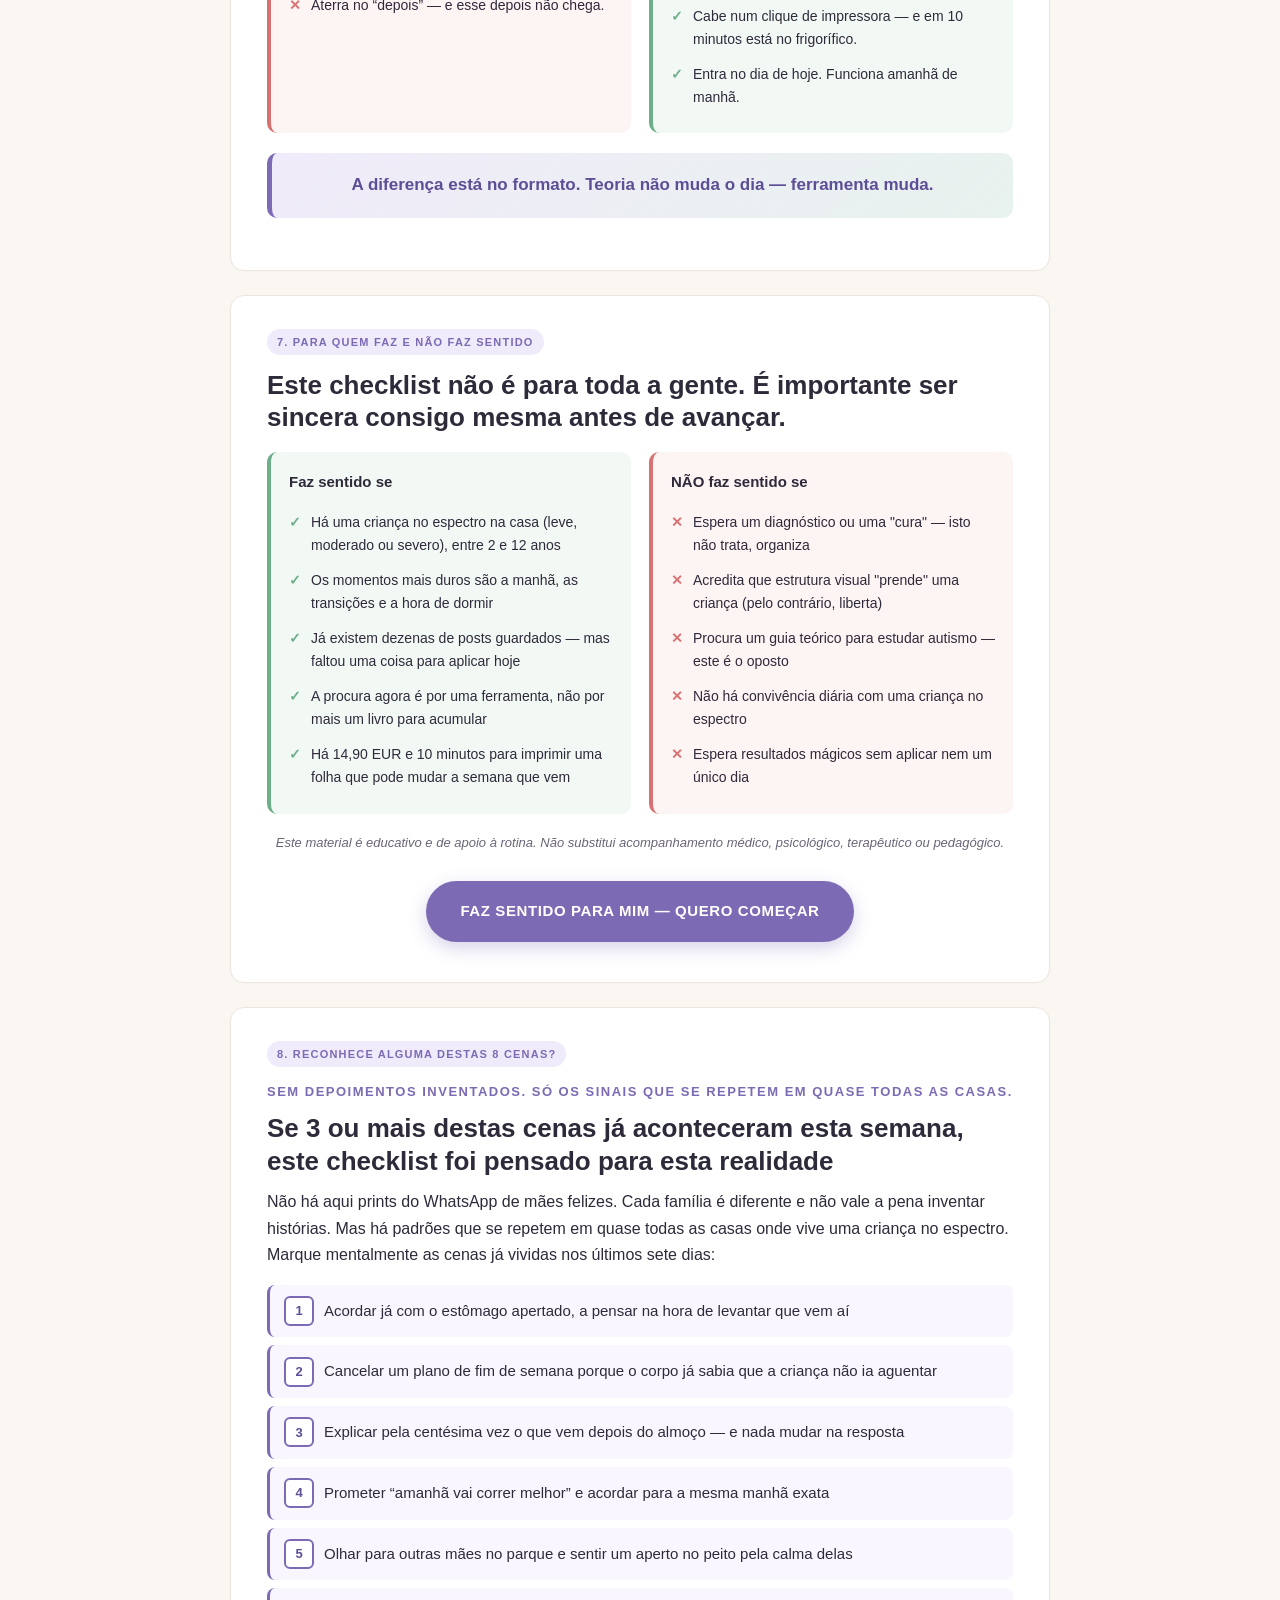
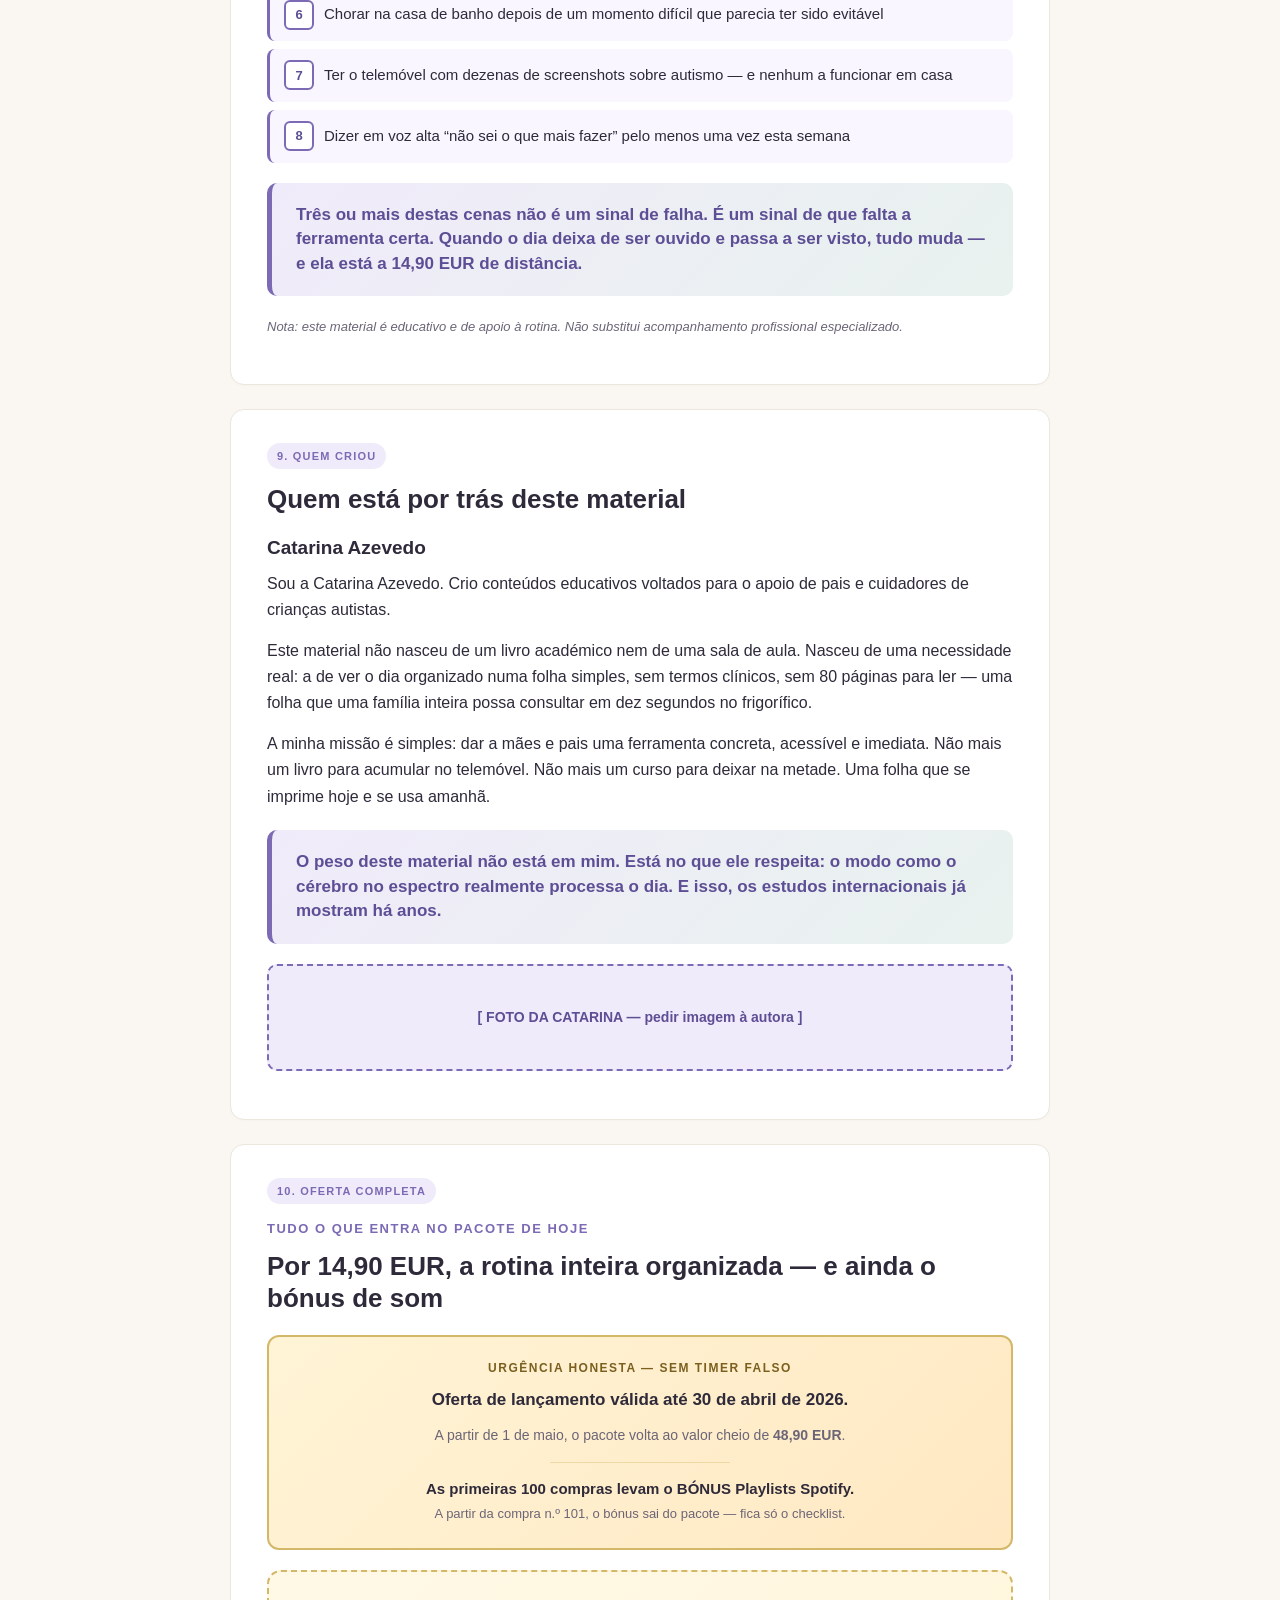
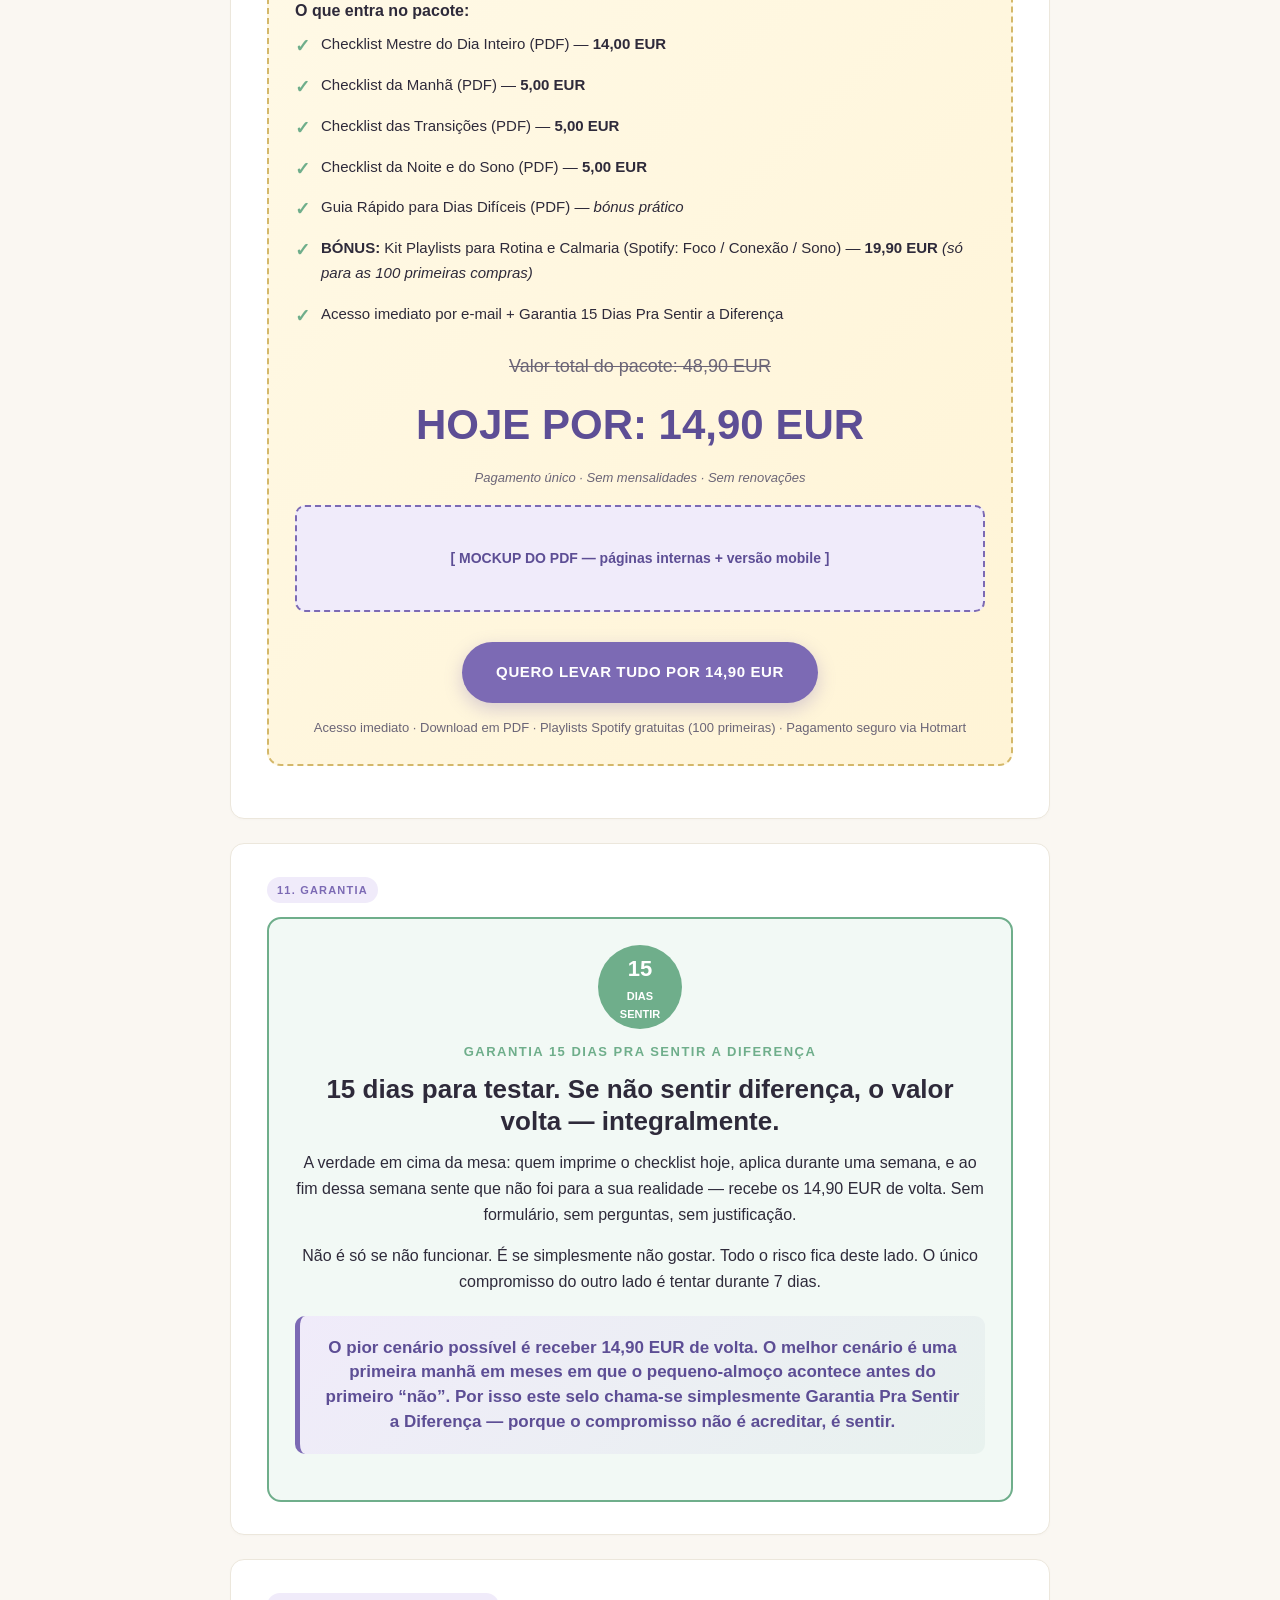
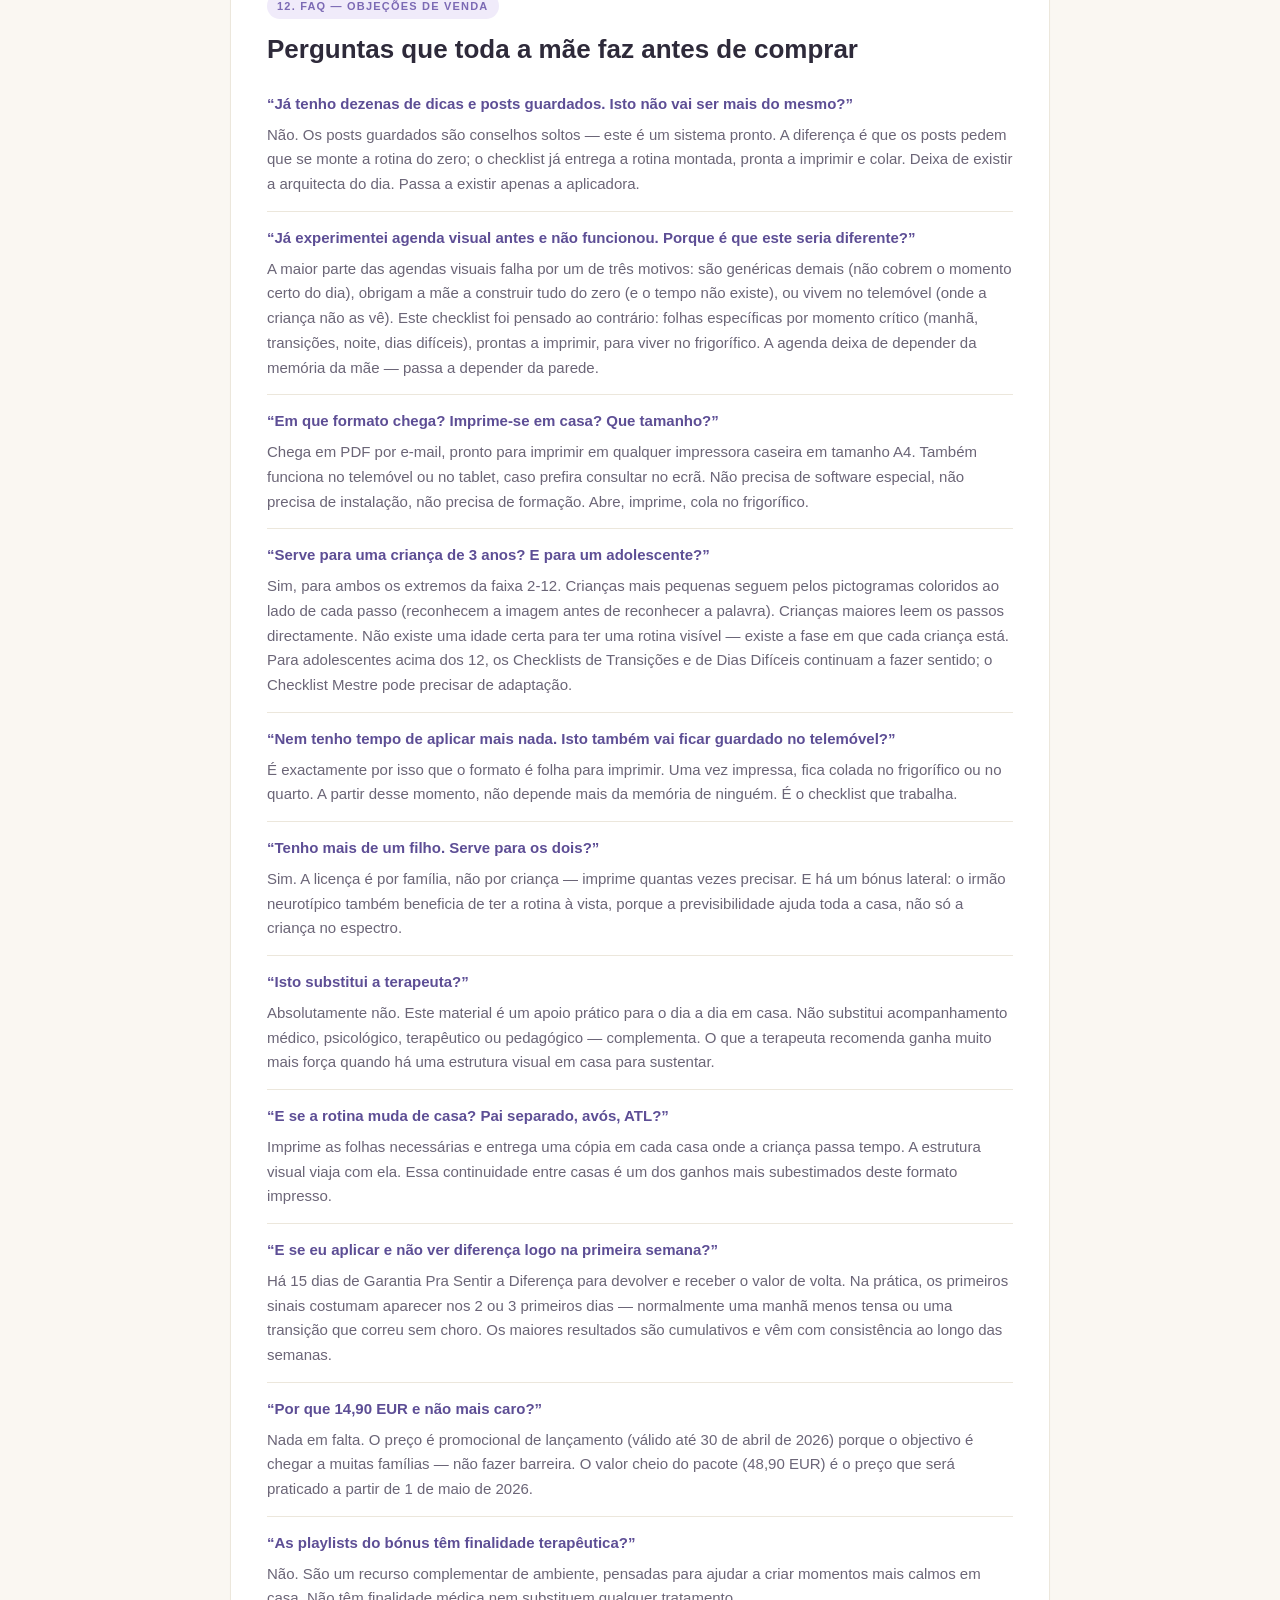
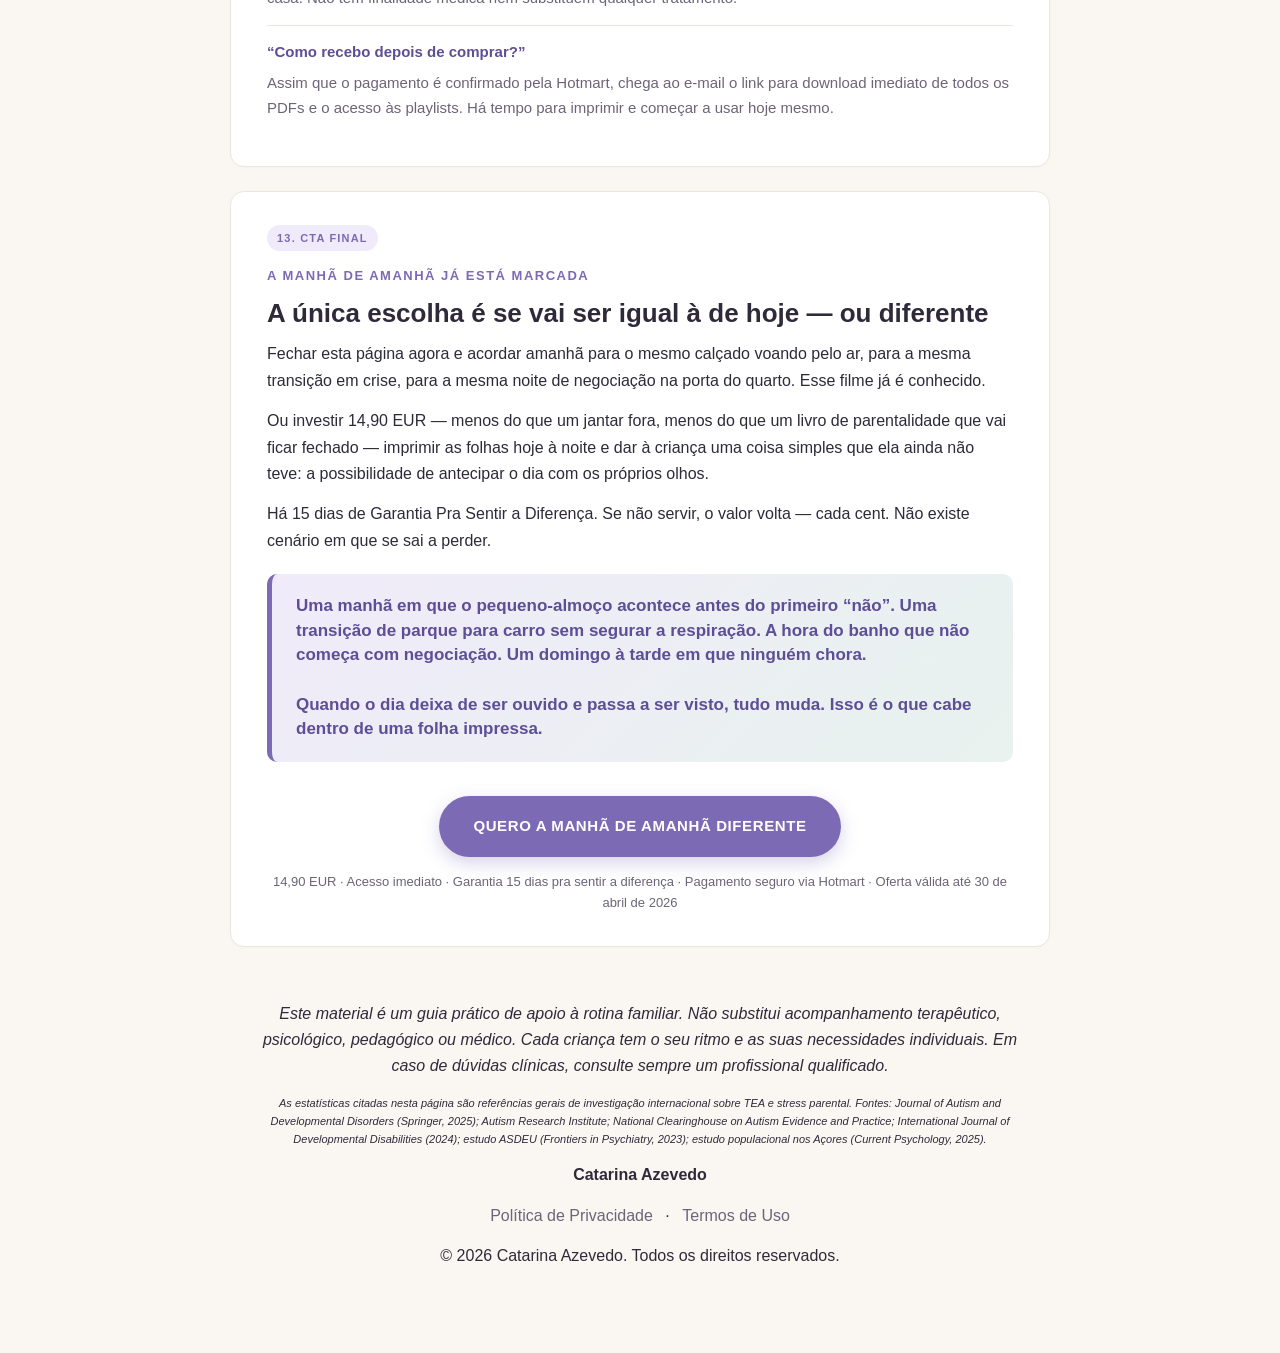
==== commit df978048: "feat: copy v1.3 - CRO fixes (data proof, repositioned bio, real urgency, micro-CTA, tagline)" ====
--- a/preview-copy-v1.html
+++ b/preview-copy-v1.html
@@ -3,7 +3,7 @@
 <head>
 <meta charset="UTF-8">
 <meta name="viewport" content="width=device-width, initial-scale=1.0">
-<title>Preview Copy v1.2 TEMPERATURA ELEVADA — Catarina Azevedo | Checklist Diário</title>
+<title>Preview Copy v1.3 CRO aplicado — Catarina Azevedo | Checklist Diário</title>
 <style>
   :root {
     --bg: #faf7f2;
@@ -335,23 +335,28 @@
 <div class="container">
 
   <div class="doc-header">
-    <h1>Preview Copy v1.2 TEMPERATURA ELEVADA — Landing Page</h1>
+    <h1>Preview Copy v1.3 — CRO aplicado — Landing Page</h1>
     <p>Produto: Checklist Diário para Crianças Autistas &middot; Autora: <strong>Catarina Azevedo</strong> &middot; Contratante da LP: Laura Petim</p>
     <div class="meta">
       <span>Framework: BAB + Micro-cenas</span>
       <span>Idioma: PT-PT neutro</span>
       <span>Moeda: EURO</span>
-      <span class="ok">V1.2 — Temperatura elevada</span>
+      <span class="ok">V1.3 — CRO aplicado</span>
       <span>Data: 2026-04-09</span>
     </div>
   </div>
 
   <div class="impl-note">
-    <strong>Notas de implementação:</strong><br>
+    <strong>Notas de implementação (v1.3 — correções CRO aplicadas):</strong><br>
     &bull; Todos os CTAs redirecionam para <strong>checkout Hotmart</strong> — URL fornecida no build.<br>
-    &bull; <strong>Timer de 10:00</strong> na Secção 10, acima do preço. Reseta por sessão.<br>
+    &bull; <strong>Timer falso REMOVIDO.</strong> Substituído por urgência real de preço (data de expiração 30/abril/2026) + escassez de bónus (100 primeiras compras).<br>
+    &bull; <strong>Nova secção 3.5</strong> — Prova por dados com 3 estatísticas reais de fontes credíveis (Springer, Autism Research Institute, ASDEU, Frontiers).<br>
+    &bull; <strong>Micro-CTA</strong> adicionado no fim da secção 2 ("Mostra-me como") → ancora para #oferta.<br>
+    &bull; <strong>Bio da Catarina</strong> reposicionada — peso movido para o propósito e para os dados (não inventa credenciais).<br>
+    &bull; <strong>Garantia</strong> com nome próprio: "Garantia 15 Dias Pra Sentir a Diferença".<br>
+    &bull; <strong>FAQ expandido</strong> com 3 novas objeções (formato/impressão, idade extremos, "já tentei antes").<br>
+    &bull; <strong>Frase-bordão</strong> "Quando o dia deixa de ser ouvido e passa a ser visto, tudo muda." repetida 3x.<br>
     &bull; Mockup do PDF obrigatório nas secções 4 e 10.<br>
-    &bull; Rodapé minimalista: apenas Política de Privacidade + Termos de Uso + copyright Catarina Azevedo.<br>
     &bull; <strong>Validação Meta Ads:</strong> nenhuma frase afirma características pessoais do leitor, nenhuma promessa clínica, nenhum "seu filho autista" direto, nenhum antes/depois sensacionalista.
   </div>
 
@@ -362,8 +367,8 @@
     <h1 class="h1">Do caos das manhãs à rotina possível — em 7 dias, com uma folha impressa.</h1>
     <p class="sub">Sem mais um livro para ler. Sem mais um curso para assistir. Um checklist visual pronto para imprimir hoje e aplicar já amanhã — desenhado para a forma como o cérebro no espectro realmente funciona.</p>
     <a href="#oferta" class="cta">Quero a manhã de amanhã diferente</a>
-    <div class="micro">Acesso imediato por e-mail &middot; Garantia incondicional de 15 dias &middot; PDF para imprimir ou usar no telemóvel</div>
-    <div class="micro" style="margin-top:10px;">100% prático, zero teoria &middot; Criado a partir da observação real de crianças no espectro &middot; Pagamento seguro via Hotmart</div>
+    <div class="micro">Acesso imediato por e-mail &middot; Garantia 15 dias pra sentir a diferença &middot; PDF para imprimir ou usar no telemóvel</div>
+    <div class="micro" style="margin-top:10px;">100% prático, zero teoria &middot; Baseado em apoios visuais — prática reconhecida em investigação internacional sobre TEA &middot; Pagamento seguro via Hotmart</div>
   </div>
 
   <!-- SECÇÃO 2 — BEFORE (custo invisível) -->
@@ -390,6 +395,13 @@
         <p>A pergunta que aparece às 3 da manhã, quando a casa finalmente dorme: <em>e se eu estiver a piorar tudo sem perceber?</em> Ela não aparece nas consultas. Aparece no teto do quarto, em silêncio.</p>
       </div>
     </div>
+
+    <div class="highlight-box" style="text-align:center; margin-top:24px;">
+      Se 2 ou 3 destas cenas já aconteceram esta semana, talvez não precise de ler o resto da página.
+      <div style="margin-top:14px;">
+        <a href="#oferta" class="cta">Mostra-me como &rarr;</a>
+      </div>
+    </div>
   </div>
 
   <!-- SECÇÃO 3 — EDUCAÇÃO DO MECANISMO -->
@@ -402,7 +414,40 @@
     <p>Não é magia. É <strong>previsibilidade visual</strong> — e funciona porque respeita o modo como o cérebro no espectro realmente processa o dia.</p>
 
     <div class="highlight-box">
-      A pergunta não é &ldquo;como fazê-lo obedecer?&rdquo;. É &ldquo;como o ajudar a saber o que vem a seguir?&rdquo;.
+      Quando o dia deixa de ser ouvido e passa a ser visto, tudo muda.
+    </div>
+  </div>
+
+  <!-- SECÇÃO 3.5 — PROVA POR DADOS -->
+  <div class="section">
+    <span class="section-label">3.5 &middot; O que a investigação já sabe</span>
+    <div class="pre-head">Não é opinião. É prática reconhecida há anos.</div>
+    <h2 class="h2">Porque os apoios visuais funcionam — o que a investigação internacional já documentou</h2>
+    <p>A ideia de organizar o dia de uma criança no espectro com apoios visuais não nasceu aqui. Ela é uma das práticas mais estudadas na área do autismo nas últimas duas décadas. Três dados que ajudam a compreender porque é que uma folha impressa pode mudar uma casa:</p>
+
+    <div class="pillars">
+      <div class="pillar">
+        <h4 style="font-size:30px; color: var(--primary-dark); margin-bottom:8px;">60%</h4>
+        <p style="font-size:14px; color: var(--text); margin-bottom:8px;"><strong>das mães de crianças com TEA vivem em stress crónico elevado.</strong></p>
+        <p>Numa escala clínica reconhecida (Parenting Stress Index), seis em cada dez mães de crianças no espectro pontuam na faixa de stress parental elevado — acima das mães de crianças neurotípicas.</p>
+        <p class="micro" style="margin-top:8px;"><em>Fonte: Journal of Autism and Developmental Disorders (Springer, 2025); Autism Research Institute.</em></p>
+      </div>
+      <div class="pillar">
+        <h4 style="font-size:30px; color: var(--primary-dark); margin-bottom:8px;">28</h4>
+        <p style="font-size:14px; color: var(--text); margin-bottom:8px;"><strong>práticas baseadas em evidência para TEA — e os apoios visuais são uma delas.</strong></p>
+        <p>A National Clearinghouse on Autism Evidence and Practice reconhece os apoios visuais (visual schedules) como uma das 28 práticas baseadas em evidência. Revisões sistemáticas mostram que reduzem comportamentos desafiantes durante transições e aumentam o tempo de tarefa de forma autónoma.</p>
+        <p class="micro" style="margin-top:8px;"><em>Fonte: National Clearinghouse on Autism Evidence and Practice; International Journal of Developmental Disabilities (2024).</em></p>
+      </div>
+      <div class="pillar">
+        <h4 style="font-size:30px; color: var(--primary-dark); margin-bottom:8px;">0,5% a 1%</h4>
+        <p style="font-size:14px; color: var(--text); margin-bottom:8px;"><strong>das crianças em idade escolar em Portugal estão no espectro.</strong></p>
+        <p>Estudos populacionais recentes apontam para uma prevalência muito acima das estimativas antigas. Mais diagnósticos significa mais famílias a chegar a casa no dia do diagnóstico sem saber por onde começar.</p>
+        <p class="micro" style="margin-top:8px;"><em>Fonte: estudo ASDEU região Centro (Frontiers in Psychiatry, 2023); estudo populacional nos Açores (Current Psychology, 2025).</em></p>
+      </div>
+    </div>
+
+    <div class="highlight-box">
+      Estes dados não prometem resultado nenhum. Só mostram que a estrutura visual não é uma ideia nova nem uma moda — é uma das práticas mais documentadas na área. O que é novo aqui é o <strong>formato</strong>: uma folha pronta, sem precisar de construir do zero.
     </div>
   </div>
 
@@ -539,7 +584,7 @@
     </ol>
 
     <div class="highlight-box">
-      Três ou mais destas cenas não é um sinal de falha. É um sinal de que falta a ferramenta certa. E ela está a 14,90 EUR de distância.
+      Três ou mais destas cenas não é um sinal de falha. É um sinal de que falta a ferramenta certa. <strong>Quando o dia deixa de ser ouvido e passa a ser visto, tudo muda</strong> — e ela está a 14,90 EUR de distância.
     </div>
     <p class="micro"><em>Nota: este material é educativo e de apoio à rotina. Não substitui acompanhamento profissional especializado.</em></p>
   </div>
@@ -549,10 +594,12 @@
     <span class="section-label">9. Quem criou</span>
     <h2 class="h2">Quem está por trás deste material</h2>
     <h3 class="h3">Catarina Azevedo</h3>
-    <p>Sou a Catarina Azevedo e crio conteúdos educativos para pais e cuidadores de crianças autistas.</p>
-    <p>Este checklist não saiu de livros. Saiu da observação real de como crianças no espectro respondem quando a rotina deixa de ser uma ordem falada e passa a ser um mapa visível.</p>
-    <p>Criei o material que gostaria de ter tido nas mãos há uns anos atrás — simples, sem termos clínicos, para aplicar já amanhã de manhã sem precisar de formação nenhuma.</p>
-    <p><strong>Missão:</strong> dar a mães e pais uma ferramenta concreta, acessível e imediata — não mais um livro para acumular no telemóvel.</p>
+    <p>Sou a Catarina Azevedo. Crio conteúdos educativos voltados para o apoio de pais e cuidadores de crianças autistas.</p>
+    <p>Este material não nasceu de um livro académico nem de uma sala de aula. Nasceu de uma necessidade real: a de ver o dia organizado numa folha simples, sem termos clínicos, sem 80 páginas para ler — uma folha que uma família inteira possa consultar em dez segundos no frigorífico.</p>
+    <p>A minha missão é simples: dar a mães e pais uma ferramenta concreta, acessível e imediata. Não mais um livro para acumular no telemóvel. Não mais um curso para deixar na metade. Uma folha que se imprime hoje e se usa amanhã.</p>
+    <div class="highlight-box">
+      O peso deste material não está em mim. Está no que ele respeita: o modo como o cérebro no espectro realmente processa o dia. E isso, os estudos internacionais já mostram há anos.
+    </div>
     <div class="mockup-placeholder">[ FOTO DA CATARINA — pedir imagem à autora ]</div>
   </div>
 
@@ -562,10 +609,12 @@
     <div class="pre-head">Tudo o que entra no pacote de hoje</div>
     <h2 class="h2">Por 14,90 EUR, a rotina inteira organizada — e ainda o bónus de som</h2>
 
-    <div class="timer-wrap">
-      <div class="timer-label">Esta condição expira em</div>
-      <div class="timer">10:00</div>
-      <span class="timer-note">[ Timer regressivo — reseta por sessão do utilizador ]</span>
+    <div style="background: linear-gradient(135deg, #fff4d6 0%, #ffe8c2 100%); border: 2px solid var(--gold); border-radius: 12px; padding: 22px 24px; margin: 20px 0; text-align: center;">
+      <div style="font-size: 12px; font-weight: 700; letter-spacing: 1.5px; text-transform: uppercase; color: #7a5f1f; margin-bottom: 8px;">Urgência honesta — sem timer falso</div>
+      <p style="font-size: 17px; color: var(--text); margin-bottom: 10px;"><strong>Oferta de lançamento válida até 30 de abril de 2026.</strong></p>
+      <p style="font-size: 14px; color: var(--muted); margin-bottom: 14px;">A partir de 1 de maio, o pacote volta ao valor cheio de <strong>48,90 EUR</strong>.</p>
+      <div style="height: 1px; background: var(--gold); opacity: 0.4; margin: 14px auto; max-width: 180px;"></div>
+      <p style="font-size: 15px; color: var(--text); margin: 0;"><strong>As primeiras 100 compras levam o BÓNUS Playlists Spotify.</strong><br><span style="font-size: 13px; color: var(--muted);">A partir da compra n.º 101, o bónus sai do pacote — fica só o checklist.</span></p>
     </div>
 
     <div class="offer-box">
@@ -576,8 +625,8 @@
         <li>Checklist das Transições (PDF) — <strong>5,00 EUR</strong></li>
         <li>Checklist da Noite e do Sono (PDF) — <strong>5,00 EUR</strong></li>
         <li>Guia Rápido para Dias Difíceis (PDF) — <em>bónus prático</em></li>
-        <li><strong>BÓNUS:</strong> Kit Playlists para Rotina e Calmaria (Spotify: Foco / Conexão / Sono) — <strong>19,90 EUR</strong></li>
-        <li>Acesso imediato por e-mail + garantia incondicional de 15 dias</li>
+        <li><strong>BÓNUS:</strong> Kit Playlists para Rotina e Calmaria (Spotify: Foco / Conexão / Sono) — <strong>19,90 EUR</strong> <em>(só para as 100 primeiras compras)</em></li>
+        <li>Acesso imediato por e-mail + Garantia 15 Dias Pra Sentir a Diferença</li>
       </ul>
       <div style="text-align:center;margin-top:18px;">
         <span class="price-old">Valor total do pacote: 48,90 EUR</span>
@@ -589,7 +638,7 @@
 
       <div style="text-align:center;">
         <a href="#" class="cta">Quero levar tudo por 14,90 EUR</a>
-        <div class="micro">Acesso imediato &middot; Download em PDF &middot; Playlists Spotify gratuitas &middot; Pagamento seguro via Hotmart</div>
+        <div class="micro">Acesso imediato &middot; Download em PDF &middot; Playlists Spotify gratuitas (100 primeiras) &middot; Pagamento seguro via Hotmart</div>
       </div>
     </div>
   </div>
@@ -598,12 +647,13 @@
   <div class="section">
     <span class="section-label">11. Garantia</span>
     <div class="guarantee-box">
-      <div class="seal"><strong>15</strong>DIAS<br>GARANTIA</div>
+      <div class="seal"><strong>15</strong>DIAS<br>SENTIR</div>
+      <div class="pre-head" style="color: var(--success);">Garantia 15 Dias Pra Sentir a Diferença</div>
       <h2 class="h2">15 dias para testar. Se não sentir diferença, o valor volta — integralmente.</h2>
       <p>A verdade em cima da mesa: quem imprime o checklist hoje, aplica durante uma semana, e ao fim dessa semana sente que não foi para a sua realidade — recebe os 14,90 EUR de volta. Sem formulário, sem perguntas, sem justificação.</p>
       <p>Não é só se não funcionar. É se simplesmente não gostar. Todo o risco fica deste lado. O único compromisso do outro lado é tentar durante 7 dias.</p>
       <div class="highlight-box">
-        O pior cenário possível é receber 14,90 EUR de volta. O melhor cenário é uma primeira manhã em meses em que o pequeno-almoço acontece antes do primeiro &ldquo;não&rdquo;.
+        O pior cenário possível é receber 14,90 EUR de volta. O melhor cenário é uma primeira manhã em meses em que o pequeno-almoço acontece antes do primeiro &ldquo;não&rdquo;. Por isso este selo chama-se simplesmente <strong>Garantia Pra Sentir a Diferença</strong> — porque o compromisso não é acreditar, é sentir.
       </div>
     </div>
   </div>
@@ -619,13 +669,28 @@
     </div>
 
     <div class="faq-item">
+      <div class="q">&ldquo;Já experimentei agenda visual antes e não funcionou. Porque é que este seria diferente?&rdquo;</div>
+      <div class="a">A maior parte das agendas visuais falha por um de três motivos: são genéricas demais (não cobrem o momento certo do dia), obrigam a mãe a construir tudo do zero (e o tempo não existe), ou vivem no telemóvel (onde a criança não as vê). Este checklist foi pensado ao contrário: folhas específicas por momento crítico (manhã, transições, noite, dias difíceis), prontas a imprimir, para viver no frigorífico. A agenda deixa de depender da memória da mãe — passa a depender da parede.</div>
+    </div>
+
+    <div class="faq-item">
+      <div class="q">&ldquo;Em que formato chega? Imprime-se em casa? Que tamanho?&rdquo;</div>
+      <div class="a">Chega em PDF por e-mail, pronto para imprimir em qualquer impressora caseira em tamanho A4. Também funciona no telemóvel ou no tablet, caso prefira consultar no ecrã. Não precisa de software especial, não precisa de instalação, não precisa de formação. Abre, imprime, cola no frigorífico.</div>
+    </div>
+
+    <div class="faq-item">
+      <div class="q">&ldquo;Serve para uma criança de 3 anos? E para um adolescente?&rdquo;</div>
+      <div class="a">Sim, para ambos os extremos da faixa 2-12. Crianças mais pequenas seguem pelos pictogramas coloridos ao lado de cada passo (reconhecem a imagem antes de reconhecer a palavra). Crianças maiores leem os passos directamente. Não existe uma idade certa para ter uma rotina visível — existe a fase em que cada criança está. Para adolescentes acima dos 12, os Checklists de Transições e de Dias Difíceis continuam a fazer sentido; o Checklist Mestre pode precisar de adaptação.</div>
+    </div>
+
+    <div class="faq-item">
       <div class="q">&ldquo;Nem tenho tempo de aplicar mais nada. Isto também vai ficar guardado no telemóvel?&rdquo;</div>
       <div class="a">É exactamente por isso que o formato é folha para imprimir. Uma vez impressa, fica colada no frigorífico ou no quarto. A partir desse momento, não depende mais da memória de ninguém. É o checklist que trabalha.</div>
     </div>
 
     <div class="faq-item">
-      <div class="q">&ldquo;O meu filho é muito novo / mais velho / severo / leve. Isto vai servir?&rdquo;</div>
-      <div class="a">Sim. O checklist é visual e adaptável. Crianças mais pequenas seguem por imagens, maiores já conseguem ler os passos. Adapta-se a velocidade à fase dela. Não existe &ldquo;idade certa&rdquo; para ter uma rotina visível.</div>
+      <div class="q">&ldquo;Tenho mais de um filho. Serve para os dois?&rdquo;</div>
+      <div class="a">Sim. A licença é por família, não por criança — imprime quantas vezes precisar. E há um bónus lateral: o irmão neurotípico também beneficia de ter a rotina à vista, porque a previsibilidade ajuda toda a casa, não só a criança no espectro.</div>
     </div>
 
     <div class="faq-item">
@@ -634,13 +699,18 @@
     </div>
 
     <div class="faq-item">
+      <div class="q">&ldquo;E se a rotina muda de casa? Pai separado, avós, ATL?&rdquo;</div>
+      <div class="a">Imprime as folhas necessárias e entrega uma cópia em cada casa onde a criança passa tempo. A estrutura visual viaja com ela. Essa continuidade entre casas é um dos ganhos mais subestimados deste formato impresso.</div>
+    </div>
+
+    <div class="faq-item">
       <div class="q">&ldquo;E se eu aplicar e não ver diferença logo na primeira semana?&rdquo;</div>
-      <div class="a">Há 15 dias de garantia total para devolver e receber o valor de volta. Na prática, os primeiros sinais costumam aparecer nos 2 ou 3 primeiros dias — normalmente uma manhã menos tensa ou uma transição que correu sem choro. Os maiores resultados são cumulativos e vêm com consistência ao longo das semanas.</div>
+      <div class="a">Há 15 dias de Garantia Pra Sentir a Diferença para devolver e receber o valor de volta. Na prática, os primeiros sinais costumam aparecer nos 2 ou 3 primeiros dias — normalmente uma manhã menos tensa ou uma transição que correu sem choro. Os maiores resultados são cumulativos e vêm com consistência ao longo das semanas.</div>
     </div>
 
     <div class="faq-item">
       <div class="q">&ldquo;Por que 14,90 EUR e não mais caro?&rdquo;</div>
-      <div class="a">Nada em falta. O preço é promocional de lançamento porque o objectivo é chegar a muitas famílias — não fazer barreira. O valor cheio do pacote (48,90 EUR) é o preço que será praticado quando o lançamento terminar.</div>
+      <div class="a">Nada em falta. O preço é promocional de lançamento (válido até 30 de abril de 2026) porque o objectivo é chegar a muitas famílias — não fazer barreira. O valor cheio do pacote (48,90 EUR) é o preço que será praticado a partir de 1 de maio de 2026.</div>
     </div>
 
     <div class="faq-item">
@@ -660,21 +730,23 @@
     <div class="pre-head">A manhã de amanhã já está marcada</div>
     <h2 class="h2">A única escolha é se vai ser igual à de hoje — ou diferente</h2>
     <p>Fechar esta página agora e acordar amanhã para o mesmo calçado voando pelo ar, para a mesma transição em crise, para a mesma noite de negociação na porta do quarto. Esse filme já é conhecido.</p>
-    <p>Ou investir 14,90 EUR — menos do que um jantar fora — imprimir as folhas hoje à noite e dar à criança uma coisa simples que ela ainda não teve: a possibilidade de antecipar o dia com os próprios olhos.</p>
-    <p>Há 15 dias de garantia total. Se não servir, o valor volta — cada cent. Não existe cenário em que se sai a perder.</p>
+    <p>Ou investir 14,90 EUR — menos do que um jantar fora, menos do que um livro de parentalidade que vai ficar fechado — imprimir as folhas hoje à noite e dar à criança uma coisa simples que ela ainda não teve: a possibilidade de antecipar o dia com os próprios olhos.</p>
+    <p>Há 15 dias de Garantia Pra Sentir a Diferença. Se não servir, o valor volta — cada cent. Não existe cenário em que se sai a perder.</p>
 
     <div class="highlight-box">
-      Uma manhã em que o pequeno-almoço acontece antes do primeiro &ldquo;não&rdquo;. Uma transição de parque para carro sem segurar a respiração. A hora do banho que não começa com negociação. Um domingo à tarde em que ninguém chora. Isso é o que cabe dentro de uma folha impressa.
+      Uma manhã em que o pequeno-almoço acontece antes do primeiro &ldquo;não&rdquo;. Uma transição de parque para carro sem segurar a respiração. A hora do banho que não começa com negociação. Um domingo à tarde em que ninguém chora.<br><br>
+      <strong>Quando o dia deixa de ser ouvido e passa a ser visto, tudo muda.</strong> Isso é o que cabe dentro de uma folha impressa.
     </div>
 
     <div style="text-align:center;margin-top:16px;">
       <a href="#" class="cta">Quero a manhã de amanhã diferente</a>
-      <div class="micro">14,90 EUR &middot; Acesso imediato &middot; Garantia de 15 dias &middot; Pagamento seguro via Hotmart</div>
+      <div class="micro">14,90 EUR &middot; Acesso imediato &middot; Garantia 15 dias pra sentir a diferença &middot; Pagamento seguro via Hotmart &middot; Oferta válida até 30 de abril de 2026</div>
     </div>
   </div>
 
   <footer>
     <p><em>Este material é um guia prático de apoio à rotina familiar. Não substitui acompanhamento terapêutico, psicológico, pedagógico ou médico. Cada criança tem o seu ritmo e as suas necessidades individuais. Em caso de dúvidas clínicas, consulte sempre um profissional qualificado.</em></p>
+    <p style="margin-top:10px; font-size:11px;"><em>As estatísticas citadas nesta página são referências gerais de investigação internacional sobre TEA e stress parental. Fontes: Journal of Autism and Developmental Disorders (Springer, 2025); Autism Research Institute; National Clearinghouse on Autism Evidence and Practice; International Journal of Developmental Disabilities (2024); estudo ASDEU (Frontiers in Psychiatry, 2023); estudo populacional nos Açores (Current Psychology, 2025).</em></p>
     <p style="margin-top:14px;"><strong>Catarina Azevedo</strong></p>
     <p><a href="#">Política de Privacidade</a> &middot; <a href="#">Termos de Uso</a></p>
     <p style="margin-top:8px;">&copy; 2026 Catarina Azevedo. Todos os direitos reservados.</p>
